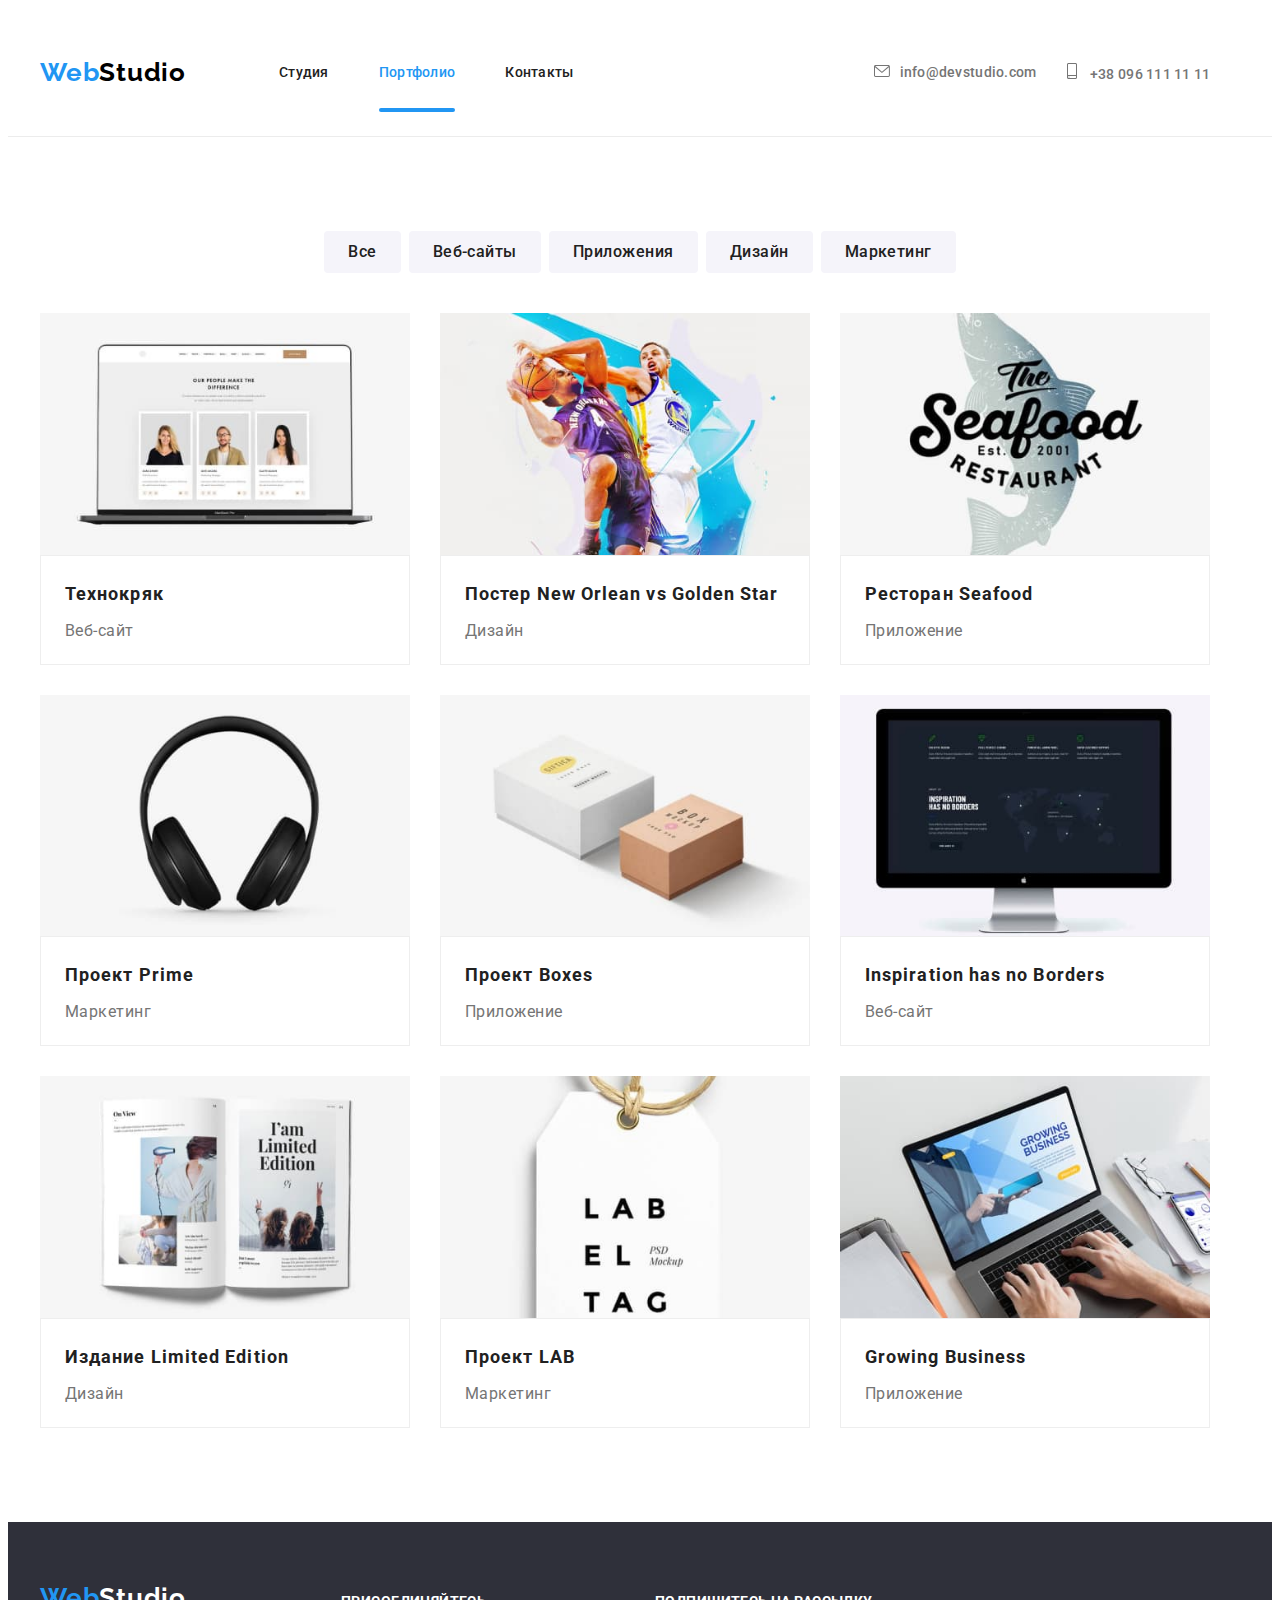
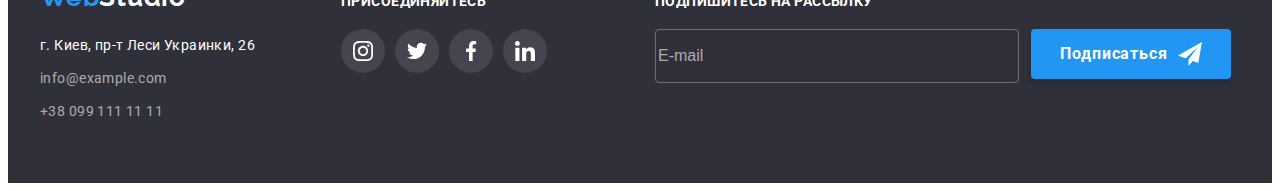
==== portfolio.html @ fca925fd "project" ====
<!DOCTYPE html>
<html lang="ru">
  <head>
    <meta charset="UTF-8" />
    <meta http-equiv="X-UA-Compatible" content="IE=edge" />
    <meta name="viewport" content="width=device-width, initial-scale=1.0" />
    <title>Portfolio</title>
    <link rel="preconnect" href="https://fonts.googleapis.com" />
    <link rel="preconnect" href="https://fonts.gstatic.com" crossorigin />
    <link
      href="https://fonts.googleapis.com/css2?family=Raleway:wght@700&family=Roboto:wght@400;500;700;900&display=swap"
      rel="stylesheet"
    />
    <link
      rel="stylesheet"
      href="https://cdnjs.cloudflare.com/ajax/libs/modern-normalize/1.1.0/modern-normalize.min.css"
      integrity="sha512-wpPYUAdjBVSE4KJnH1VR1HeZfpl1ub8YT/NKx4PuQ5NmX2tKuGu6U/JRp5y+Y8XG2tV+wKQpNHVUX03MfMFn9Q=="
      crossorigin="anonymous"
      referrerpolicy="no-referrer"
    />
    <!-- <link rel="stylesheet" href="./css/styles.css" /> -->
    <link rel="stylesheet" href="./css/main.min.css" />
  </head>
  <body>
    <!-- header -->
    <header class="header">
      <div class="container container__header">
        <a href="./index.html" class="logo" lang="en"
          >Web<span class="logo__dark">Studio</span></a
        >

        <nav>
          <ul class="site-nav">
            <li class="site-nav__item">
              <a href="./index.html" class="site-nav__link">Студия</a>
            </li>
            <li class="site-nav__item">
              <a
                href="./portfolio.html"
                class="site-nav__link site-nav__link--current"
                >Портфолио</a
              >
            </li>
            <li class="site-nav__item">
              <a href="" class="site-nav__link">Контакты</a>
            </li>
          </ul>
        </nav>
        <ul class="connect">
          <li class="connect__item">
            <a href="mailto:info@devstudio.com" class="connect__link">
              <svg class="connect__icon connect__icon--env">
                <use href="./images/symbol-defs.svg#envelope"></use></svg
              >info@devstudio.com</a
            >
          </li>
          <li class="connect__item">
            <a href="tel:+380961111111" class="connect__link">
              <svg class="connect__icon connect__icon--smart">
                <use href="./images/symbol-defs.svg#smartphone"></use>
              </svg>
              +38 096 111 11 11
            </a>
          </li>
        </ul>
        <button type="button" class="menu-btn">
          <svg
            class="menu-btn__icon"
            width="24"
            height="16"
            aria-label="Переключатель мобильного меню"
          >
            <use href="./images/symbol-defs.svg#cross"></use>
            <use href="./images/symbol-defs.svg#menu_24px16"></use>
          </svg>
        </button>
      </div>
    </header>

    <!-- main  -->
    <main>
      <section class="section">
        <div class="container">
          <h1 class="portfolio-title visually-hidden">Портфолио</h1>
          <!-- portfolio nav ------------- -->

          <ul class="filter">
            <li class="filter__item">
              <button type="button" class="filter__btn">Все</button>
            </li>
            <li class="filter__item">
              <button type="button" class="filter__btn">Веб-сайты</button>
            </li>
            <li class="filter__item">
              <button type="button" class="filter__btn">Приложения</button>
            </li>
            <li class="filter__item">
              <button type="button" class="filter__btn">Дизайн</button>
            </li>
            <li class="filter__item">
              <button type="button" class="filter__btn">Маркетинг</button>
            </li>
          </ul>

          <!-- project -->
          <ul class="project">
            <li class="project__item">
              <a href="" class="project__link">
                <div class="project__card-img">
                  <img
                    srcset="
                      ./images/p01_450_294.jpg 450w,
                      ./images/p01_354_294.jpg 354w,
                      ./images/p01_370_294.jpg 370w
                    "
                    src="./images/p01_450_294.jpg"
                    alt="Фотографии сотрудников"
                    sizes="(min-width: 1200px) 33vw, (min-width: 768px) 50vw, 100vw"
                  />
                  <p class="project__text">
                    Технокряк это современная площадка распространения
                    коронавируса. Компании используют эту платформу для
                    цифрового шпионажа и атак на защищённые сервера конкурентов.
                  </p>
                </div>
                <div class="project__footer">
                  <h2 class="project__title">Технокряк</h2>
                  <p class="project__development">Веб-сайт</p>
                </div>
              </a>
            </li>
            <li class="project__item">
              <a href="" class="project__link">
                <div class="project__card-img">
                  <img
                    srcset="
                      ./images/p02_450_294.jpg 450w,
                      ./images/p02_354_294.jpg 354w,
                      ./images/p02_370_294.jpg 370w
                    "
                    src="./images/p02_450_294.jpg"
                    alt="Двое играют в волейбол"
                    sizes="(min-width: 1200px) 33vw, (min-width: 768px) 50vw, 100vw"
                  />
                  <p class="project__text">
                    Технокряк это современная площадка распространения
                    коронавируса. Компании используют эту платформу для
                    цифрового шпионажа и атак на защищённые сервера конкурентов.
                  </p>
                </div>
                <div class="project__footer">
                  <h2 class="project__title">
                    Постер <span lang="en">New Orlean vs Golden Star</span>
                  </h2>
                  <p class="project__development">Дизайн</p>
                </div>
              </a>
            </li>
            <li class="project__item">
              <a href="" class="project__link">
                <div class="project__card-img">
                  <img
                    srcset="
                      ./images/p03_450_294.jpg 450w,
                      ./images/p03_354_294.jpg 354w,
                      ./images/p03_370_294.jpg 370w
                    "
                    src="./images/p03_450_294.jpg"
                    alt="Лого ресторана"
                    sizes="(min-width: 1200px) 33vw, (min-width: 768px) 50vw, 100vw"
                  />
                  <p class="project__text">
                    Технокряк это современная площадка распространения
                    коронавируса. Компании используют эту платформу для
                    цифрового шпионажа и атак на защищённые сервера конкурентов.
                  </p>
                </div>
                <div class="project__footer">
                  <h2 class="project__title">
                    Ресторан <span lang="en">Seafood</span>
                  </h2>
                  <p class="project__development">Приложение</p>
                </div>
              </a>
            </li>
            <li class="project__item">
              <a href="" class="project__link">
                <div class="project__card-img">
                  <img
                    srcset="
                      ./images/p04_450_294.jpg 450w,
                      ./images/p04_354_294.jpg 354w,
                      ./images/p04_370_294.jpg 370w
                    "
                    src="./images/p04_450_294.jpg"
                    alt="Наушники"
                    sizes="(min-width: 1200px) 33vw, (min-width: 768px) 50vw, 100vw"
                  />
                  <p class="project__text">
                    Технокряк это современная площадка распространения
                    коронавируса. Компании используют эту платформу для
                    цифрового шпионажа и атак на защищённые сервера конкурентов.
                  </p>
                </div>
                <div class="project__footer">
                  <h2 class="project__title">
                    Проект <span lang="en">Prime</span>
                  </h2>
                  <p class="project__development">Маркетинг</p>
                </div>
              </a>
            </li>
            <li class="project__item">
              <a href="" class="project__link">
                <div class="project__card-img">
                  <img
                    srcset="
                      ./images/p05_450_294.jpg 450w,
                      ./images/p05_354_294.jpg 354w,
                      ./images/p05_370_294.jpg 370w
                    "
                    src="./images/p05_450_294.jpg"
                    alt="Две коробочки"
                    sizes="(min-width: 1200px) 33vw, (min-width: 768px) 50vw, 100vw"
                  />
                  <p class="project__text">
                    Технокряк это современная площадка распространения
                    коронавируса. Компании используют эту платформу для
                    цифрового шпионажа и атак на защищённые сервера конкурентов.
                  </p>
                </div>
                <div class="project__footer">
                  <h2 class="project__title">
                    Проект <span lang="en">Boxes</span>
                  </h2>
                  <p class="project__development">Приложение</p>
                </div>
              </a>
            </li>
            <li class="project__item">
              <a href="" class="project__link">
                <div class="project__card-img">
                  <img
                    srcset="
                      ./images/p06_450_294.jpg 450w,
                      ./images/p06_354_294.jpg 354w,
                      ./images/p06_370_294.jpg 370w
                    "
                    src="./images/p06_450_294.jpg"
                    alt="Веб страница на мониторе"
                    sizes="(min-width: 1200px) 33vw, (min-width: 768px) 50vw, 100vw"
                  />
                  <p class="project__text">
                    Технокряк это современная площадка распространения
                    коронавируса. Компании используют эту платформу для
                    цифрового шпионажа и атак на защищённые сервера конкурентов.
                  </p>
                </div>
                <div class="project__footer">
                  <h2 class="project__title" lang="en">
                    Inspiration has no Borders
                  </h2>
                  <p class="project__development">Веб-сайт</p>
                </div>
              </a>
            </li>
            <li class="project__item">
              <a href="" class="project__link">
                <div class="project__card-img">
                  <img
                    srcset="
                      ./images/p07_450_294.jpg 450w,
                      ./images/p07_354_294.jpg 354w,
                      ./images/p07_370_294.jpg 370w
                    "
                    src="./images/p07_450_294.jpg"
                    alt="Раскрытая страница журнала"
                    sizes="(min-width: 1200px) 33vw, (min-width: 768px) 50vw, 100vw"
                  />
                  <p class="project__text">
                    Технокряк это современная площадка распространения
                    коронавируса. Компании используют эту платформу для
                    цифрового шпионажа и атак на защищённые сервера конкурентов.
                  </p>
                </div>
                <div class="project__footer">
                  <h2 class="project__title">
                    Издание <span lang="en">Limited Edition</span>
                  </h2>
                  <p class="project__development">Дизайн</p>
                </div>
              </a>
            </li>
            <li class="project__item">
              <a href="" class="project__link">
                <div class="project__card-img">
                  <img
                    srcset="
                      ./images/p08_450_294.jpg 450w,
                      ./images/p08_354_294.jpg 354w,
                      ./images/p08_370_294.jpg 370w
                    "
                    src="./images/p08_450_294.jpg"
                    alt="Ярлык на веревочке"
                    sizes="(min-width: 1200px) 33vw, (min-width: 768px) 50vw, 100vw"
                  />
                  <p class="project__text">
                    Технокряк это современная площадка распространения
                    коронавируса. Компании используют эту платформу для
                    цифрового шпионажа и атак на защищённые сервера конкурентов.
                  </p>
                </div>
                <div class="project__footer">
                  <h2 class="project__title">
                    Проект <span lang="en">LAB</span>
                  </h2>
                  <p class="project__development">Маркетинг</p>
                </div>
              </a>
            </li>
            <li class="project__item">
              <a href="" class="project__link">
                <div class="project__card-img">
                  <img
                    srcset="
                      ./images/p09_450_294.jpg 450w,
                      ./images/p09_354_294.jpg 354w,
                      ./images/p09_370_294.jpg 370w
                    "
                    src="./images/p09_450_294.jpg"
                    alt="Работа за ноутбуком"
                    sizes="(min-width: 1200px) 33vw, (min-width: 768px) 50vw, 100vw"
                  />
                  <p class="project__text">
                    Технокряк это современная площадка распространения
                    коронавируса. Компании используют эту платформу для
                    цифрового шпионажа и атак на защищённые сервера конкурентов.
                  </p>
                </div>
                <div class="project__footer">
                  <h2 class="project__title" lang="en">Growing Business</h2>
                  <p class="project__development">Приложение</p>
                </div>
              </a>
            </li>
          </ul>
        </div>
      </section>
    </main>
    <!-- footer -->
    <footer class="footer">
      <div class="container container--flex">
        <div class="container__item container-logoadd">
          <a href="./index.html" class="logo" lang="en"
            >Web<span class="logo__light">Studio</span>
          </a>
          <address class="container-address">
            <ul class="footer-address list">
              <li class="footer-address__item">
                <a
                  href="https://goo.gl/maps/Y3qcfdr68zk5Risw8"
                  target="_blank"
                  rel="noopener noreferrer nofollow"
                  class="footer-link footer-link--address"
                  >г. Киев, пр-т Леси Украинки, 26</a
                >
              </li>
              <li class="footer-address__item">
                <a
                  href="mailto:info@example.com"
                  class="footer-link footer-link--mail"
                  >info@example.com</a
                >
              </li>
              <li class="footer-address__item">
                <a href="tel:+380991111111" class="footer-link footer-link--tel"
                  >+38 099 111 11 11</a
                >
              </li>
            </ul>
          </address>
        </div>
        <div class="container__item container-links">
          <p class="footer-cont-text">Присоединяйтесь</p>

          <ul class="footer-icon list">
            <li class="footer-icon__item">
              <a href="" class="footer-icon-link">
                <svg class="footer-icon-icon" width="20" height="20">
                  <use href="./images/symbol-defs.svg#instagram"></use>
                </svg>
              </a>
            </li>
            <li class="footer-icon__item">
              <a href="" class="footer-icon-link">
                <svg class="footer-icon-icon" width="20" height="20">
                  <use href="./images/symbol-defs.svg#twitter"></use>
                </svg>
              </a>
            </li>
            <li class="footer-icon__item">
              <a href="" class="footer-icon-link">
                <svg class="footer-icon-icon" width="20" height="20">
                  <use href="./images/symbol-defs.svg#facebook"></use>
                </svg>
              </a>
            </li>
            <li class="footer-icon__item">
              <a href="" class="footer-icon-link">
                <svg class="footer-icon-icon" width="20" height="20">
                  <use href="./images/symbol-defs.svg#linkedin"></use>
                </svg>
              </a>
            </li>
          </ul>
        </div>

        <div class="container__item container-email">
          <p class="footer-cont-text">Подпишитесь на рассылку</p>
          <form class="form-input">
            <label for="form-input__label"></label>
            <input
              type="email"
              class="form-input__item"
              name="item-mail"
              id="item-mail"
              placeholder="E-mail"
            />
            <button type="submit" class="btn form-input__btn">
              Подписаться
              <svg class="icon-send" width="24" height="24">
                <use href="./images/symbol-defs.svg#icon-send"></use>
              </svg>
            </button>
          </form>
        </div>
      </div>
    </footer>
  </body>
</html>
---- css/styles.css ----
/* ---Header--------------- */
/* --- hero ------------------ */
/* --- advantage ----------- */
/* --- development ------------------------- */
/* --- team -------------------------- */

/* client */
/* footer */
/* --- portfolio-page ---------------- */

/* project */

/* modal-form */

/* .modal-chek-text::before {
  content: '';
  width: 16px;
  height: 15px;
  border: 2px solid #000000;
  border-radius: 2px;
  margin-right: 8px;
}
.modal-chek:checked + .modal-chek-text::before {
  background-image: url(../images/icon\ check.png);
  border: none;
} */
---- css/main.min.css ----
:root{--prim-text-color: #757575;--title-text-color: #212121;--accent-color: #2196f3;--prim-backg-color: #ffffff;--light-backg-color: #f5f4fa;--dark-backg-color: #2f303a}body.modal-open{overflow:hidden}p,h1,h2,h3,h4,h5,h6{margin:0}ul{margin:0;padding:0}body{font-family:'Roboto', sans-serif;color:var(--prim-text-color);background-color:var(--prim-backg-color)}button{cursor:pointer}img{display:block;max-width:100%;height:auto}a{text-decoration:none}ul{list-style:none}.visually-hidden{position:absolute;white-space:nowrap;width:1px;height:1px;overflow:hidden;border:0;padding:0;clip:rect(0 0 0 0);clip-path:inset(50%);margin:-1px}.development__box,.social__link,.client__link,.footer-icon-link{display:flex;align-items:center}.container{width:100%;padding-left:15px;padding-right:15px;margin:0 auto}@media screen and (min-width: 480px){.container{width:480px}}@media screen and (min-width: 768px){.container{width:768px}}@media screen and (min-width: 1200px){.container{width:1200px}}.section{padding-top:60px;padding-bottom:60px}@media screen and (min-width: 1200px){.section{padding-top:94px;padding-bottom:94px}}.section-title{text-align:center;color:var(--title-text-color);margin-bottom:50px}@media screen and (min-width: 480px){.section-title{font-weight:700;font-size:28px;line-height:1.17857;letter-spacing:.03em}}@media screen and (min-width: 1200px){.section-title{font-size:36px;line-height:1.16667;letter-spacing:.03em}}.logo{font-family:Raleway, sans-serif;font-weight:700;font-size:24px;line-height:1.16667;letter-spacing:.03em;color:var(--accent-color);transition:color 300ms cubic-bezier(0.4, 0, 0.2, 1)}@media screen and (min-width: 1200px){.logo{font-weight:700;font-size:26px;line-height:1.19231;letter-spacing:.03em}}.logo:hover .logo__dark,.logo:focus .logo__dark,.logo:hover .logo__light,.logo:focus .logo__light{color:var(--accent-color)}.logo__dark{font-family:Raleway, sans-serif;color:#000000}.logo__light{font-family:Raleway, sans-serif;color:#ffffff}.btn{font-family:inherit;cursor:pointer;width:200px;height:50px;font-weight:700;font-size:16px;line-height:1.875;letter-spacing:.06em;display:flex;align-items:center;justify-content:center;text-align:center;white-space:nowrap;color:#ffffff;background-color:var(--accent-color);border:transparent;border-radius:4px;box-shadow:0px 4px 4px rgba(0,0,0,0.15);transition:background-color 300ms cubic-bezier(0.4, 0, 0.2, 1)}.btn:hover,.btn:focus{background-color:#188ce8}.header{padding-top:24px;padding-bottom:24px;border-bottom:1px solid #ececec}.container__header{position:relative;display:flex;align-items:center;justify-content:space-between;min-height:80px}.menu-btn{display:inline-flex;margin:0;padding:0;border:none;background-color:transparent}@media screen and (min-width: 768px){.menu-btn{display:none}}.menu-btn__icon--close{display:none}.site-nav{font-weight:500;font-size:14px;line-height:1.14286;letter-spacing:.02em;display:none}@media screen and (min-width: 768px){.site-nav{display:contents;margin-left:88px;display:flex}}@media screen and (min-width: 1200px){.site-nav{margin-left:93px}}.site-nav__item{position:relative}.site-nav__item+.site-nav__item{margin-left:50px}.site-nav__link{color:var(--title-text-color);transition:color 300ms cubic-bezier(0.4, 0, 0.2, 1)}.site-nav__link:hover,.site-nav__link:focus{color:var(--accent-color)}.site-nav__link--current{color:var(--accent-color)}.site-nav__link--current::after{content:'';width:100%;height:4px;background:#2196f3;border-radius:2px;position:absolute;left:0;top:44px}.connect{font-weight:500;font-size:12px;line-height:1.16667;letter-spacing:.02em;display:none}@media screen and (min-width: 768px){.connect{display:contents;margin-right:auto;display:flex;flex-wrap:wrap;width:100%;margin-right:auto;margin-left:84px}.connect__link{color:var(--prim-text-color);transition:color 300ms cubic-bezier(0.4, 0, 0.2, 1)}.connect__link:hover,.connect__link:focus{color:var(--accent-color)}.connect__icon{fill:currentColor}}@media screen and (min-width: 768px) and (min-width: 768px){.connect__icon{margin-right:8px}}@media screen and (min-width: 768px) and (min-width: 1200px){.connect__icon{margin-right:10px}}@media screen and (min-width: 768px) and (min-width: 768px){.connect__icon--env{width:14px;height:10px}}@media screen and (min-width: 768px) and (min-width: 1200px){.connect__icon--env{width:16px;height:12px}}@media screen and (min-width: 768px) and (min-width: 768px){.connect__icon--smart{width:10px;height:14px}}@media screen and (min-width: 768px) and (min-width: 1200px){.connect__icon--smart{width:10px;height:16px}}@media screen and (min-width: 1200px){.connect{font-weight:500;font-size:14px;line-height:1.14286;letter-spacing:.02em;margin-left:300px;flex-direction:row;align-items:center}.connect__item+.connect__item{margin-left:30px}}.hero{background-color:var(--dark-backg-color);max-width:480px;padding:118px 0;margin-left:auto;margin-right:auto;background-image:linear-gradient(to right, rgba(47,48,58,0.4), rgba(47,48,58,0.4)),url("../images/hero-480_400.jpg");background-repeat:no-repeat;background-position:center;background-size:cover}@media screen and (min-width: 768px){.hero{max-width:768px;background-image:linear-gradient(to right, rgba(47,48,58,0.4), rgba(47,48,58,0.4)),url("../images/hero-768_400.jpg")}}@media screen and (min-width: 1200px){.hero{max-width:1600px;padding:200px 0;margin-left:auto;margin-right:auto;background-image:linear-gradient(to right, rgba(47,48,58,0.4), rgba(47,48,58,0.4)),url("../images/hero-1600_600.jpg")}}.hero__title{font-weight:900;font-size:26px;line-height:1.61538;letter-spacing:.06em;max-width:360px;text-align:center;text-transform:uppercase;color:#ffffff;margin-bottom:30px;margin-left:auto;margin-right:auto}.btn__hero{padding:10px 32px;margin-left:auto;margin-right:auto}.advantage-list{max-width:480px;margin-bottom:-30px}@media screen and (min-width: 768px){.advantage-list{max-width:768px;display:flex;flex-wrap:wrap;margin-left:-30px}}@media screen and (min-width: 1200px){.advantage-list{max-width:1200px}}.advantage-list__item{margin-bottom:30px}@media screen and (min-width: 768px){.advantage-list__item{width:calc(100% / 2 - 30px);margin-left:30px}}@media screen and (min-width: 1200px){.advantage-list__item{width:calc(100% / 4 - 30px)}}.advantage-list__box{display:flex;height:120px;margin-bottom:30px;align-items:center;justify-content:center;background:var(--light-backg-color);border-radius:4px}.advantage-list__title{font-weight:700;font-size:14px;line-height:1.14286;letter-spacing:.03em;text-transform:uppercase;color:var(--title-text-color);margin-bottom:10px}.advantage-list__text{font-size:14px;line-height:1.71429;letter-spacing:.03em;max-width:450px}@media screen and (min-width: 768px){.advantage-list__text{max-width:354px}}@media screen and (min-width: 1200px){.advantage-list__text{max-width:270px}}.section--no-padding{display:none}@media screen and (min-width: 1200px){.section--no-padding{display:contents;padding-top:0}}.development-list{display:flex;margin-left:-30px}.development-list__item{position:relative;width:calc(100% / 3 - 30px);margin-left:30px}.development__box{position:absolute;justify-content:center;width:100%;height:70px;background:rgba(47,48,58,0.8);bottom:0px}.development__text{font-weight:700;font-size:14px;line-height:1.14286;letter-spacing:.03em;text-transform:uppercase;color:#ffffff}.section--other-background{background-color:var(--light-backg-color)}.team{max-width:480px;margin-bottom:-30px}@media screen and (min-width: 768px){.team{max-width:768px;display:flex;flex-wrap:wrap;margin-left:-30px}}@media screen and (min-width: 1200px){.team{max-width:1200px}}.team__item{margin-bottom:30px;background:#ffffff;box-shadow:0px 1px 3px rgba(0,0,0,0.12),0px 1px 1px rgba(0,0,0,0.14),0px 2px 1px rgba(0,0,0,0.2);border-radius:0px 0px 4px 4px}@media screen and (min-width: 768px){.team__item{width:calc(100% / 2 - 30px);margin-left:30px}}@media screen and (min-width: 1200px){.team__item{width:calc(100% / 4 - 30px)}}.team__card{padding:30px 0}.team__title{font-weight:500;font-size:16px;line-height:1.1875;letter-spacing:.03em;text-align:center;color:var(--title-text-color);margin-bottom:10px}.team__text{font-size:16px;line-height:1.1875;letter-spacing:.03em;text-align:center;margin-bottom:16px}.social{display:flex;justify-content:center}.social__item{width:44px;height:44px}.social__item+.social__item{margin-left:10px}.social__link{justify-content:center;width:100%;height:100%;border-radius:50%;color:#afb1b8;background-color:var(--prim-backg-color);transition-property:background-color, color;transition-duration:250ms;transition-timing-function:cubic-bezier(0.4, 0, 0.2, 1)}.social__link:hover,.social__link:focus{color:#ffffff;background-color:var(--accent-color)}.social__icon{fill:currentColor}.client{max-width:480px;margin-bottom:-30px;display:flex;flex-wrap:wrap;margin-left:-30px}@media screen and (min-width: 768px){.client{max-width:768px}}@media screen and (min-width: 1200px){.client{max-width:1200px}}.client__item{margin-bottom:30px;background:#ffffff;width:calc(100% / 2 - 30px);margin-left:30px}.client__item+.client__item{margin-left:30px}@media screen and (min-width: 768px){.client__item{width:calc(100% / 3 - 30px)}}@media screen and (min-width: 1200px){.client__item{width:calc(100% / 6 - 30px)}}.client__link{justify-content:center;width:100%;height:100%;border:1px solid #afb1b8;border-radius:4px;color:#afb1b8;transition-property:border, color;transition-duration:250ms;transition-timing-function:cubic-bezier(0.4, 0, 0.2, 1)}.client__link:hover,.client__link:focus{color:var(--accent-color);border:1px solid var(--accent-color)}.client__icon{fill:currentColor}.footer{background-color:var(--dark-backg-color);padding-bottom:60px}@media screen and (min-width: 768px){.container--flex{display:flex;flex-wrap:wrap;align-items:baseline;justify-items:center}}.container__item{padding-top:60px;text-align:center}@media screen and (min-width: 768px){.container__item{width:50%}}@media screen and (min-width: 1200px){.container__item{text-align:left}}@media screen and (min-width: 768px){.container-logoadd{width:50%}}@media screen and (min-width: 1200px){.container-logoadd{width:231px}}.container-address{margin-top:20px}.footer-address__item{font-style:normal;font-size:14px;line-height:1.71429;letter-spacing:.03em}.footer-address__item:not(:last-child){margin-bottom:9px}.footer-link--address{color:#ffffff;transition:color 300ms cubic-bezier(0.4, 0, 0.2, 1)}.footer-link--mail,.footer-link--tel{color:rgba(255,255,255,0.6);transition:color 300ms cubic-bezier(0.4, 0, 0.2, 1)}.footer-link:hover,.footer-link:focus{color:var(--accent-color)}@media screen and (min-width: 1200px){.container-links{margin-left:70px;margin-right:93px;width:206px}}.footer-cont-text{font-weight:700;font-size:14px;line-height:1.14286;letter-spacing:.03em;text-transform:uppercase;color:#ffffff;margin-bottom:20px}.footer-icon{display:flex;justify-content:center}@media screen and (min-width: 1200px){.footer-icon{justify-content:left}}.footer-icon__item{width:44px;height:44px}.footer-icon__item+.footer-icon__item{margin-left:10px}.footer-icon-link{justify-content:center;width:100%;height:100%;border-radius:50%;color:#ffffff;background:rgba(255,255,255,0.1);transition-property:background-color, color;transition-duration:250ms;transition-timing-function:cubic-bezier(0.4, 0, 0.2, 1)}.footer-icon-link:hover,.footer-icon-link:focus{color:#ffffff;background-color:var(--accent-color)}.footer-icon-icon{fill:currentColor}.container-email{width:100%;margin-left:auto;margin-right:auto}@media screen and (min-width: 480px){.container-email{width:450px}}@media screen and (min-width: 1200px){.container-email{width:570px}}.form-input{display:block}@media screen and (min-width: 1200px){.form-input{display:inline-flex}}.form-input__item{margin-left:auto;margin-right:auto;width:100%;height:100%;margin-bottom:20px;font-size:16px;height:50px;border-radius:4px;background-color:transparent;border:1px solid rgba(255,255,255,0.3);transition:border-color 500ms}@media screen and (min-width: 480px){.form-input__item{width:450px}}@media screen and (min-width: 1200px){.form-input__item{width:358px}}.form-input__item::placeholder{color:rgba(255,255,255,0.6);transition:color 500ms}.form-input__item:hover,.form-input__item:focus{color:#ffffff;border:1px solid #ffffff}.form-input__item:hover::placeholder,.form-input__item:focus::placeholder{color:#ffffff}.form-input__btn{padding:10px 28px;margin-left:auto;margin-right:auto}@media screen and (min-width: 1200px){.form-input__btn{padding:10px 28px;margin-left:12px}}.icon-send{margin-left:10px;fill:currentColor}.filter{display:flex;flex-wrap:wrap;flex-direction:row;margin-left:-8px;margin-bottom:25px}@media screen and (min-width: 768px){.filter{justify-content:center}}.filter__btn{margin-left:8px;margin-bottom:15px;padding:6px 22px;font-family:inherit;white-space:nowrap;cursor:pointer;font-weight:500;font-size:16px;line-height:1.625;letter-spacing:.03em;color:var(--title-text-color);border-color:transparent;border-radius:4px;background-color:var(--light-backg-color);transition-property:background-color, color, box-shadow;transition-duration:250ms;transition-timing-function:cubic-bezier(0.4, 0, 0.2, 1)}.filter__btn:hover,.filter__btn:focus{color:#ffffff;background-color:var(--accent-color);box-shadow:0px 3px 1px rgba(0,0,0,0.1),0px 1px 2px rgba(0,0,0,0.08),0px 2px 2px rgba(0,0,0,0.12)}.project{max-width:450px}@media screen and (min-width: 768px){.project{max-width:768px;display:flex;flex-wrap:wrap;margin-left:-30px;margin-bottom:-30px}}@media screen and (min-width: 1200px){.project{max-width:1200px}}.project__item{margin-bottom:30px;position:relative}@media screen and (min-width: 768px){.project__item{width:calc(100% / 2 - 30px);margin-left:30px}}@media screen and (min-width: 1200px){.project__item{width:calc(100% / 3 - 30px)}}.project__card-img{position:relative;overflow:hidden}.project__text{position:absolute;top:0;left:0;font-size:18px;line-height:1.55556;letter-spacing:.03em;color:#ffffff;background-color:rgba(33,150,243,0.8);padding:24px;height:100%;transform:translateY(100%);transition:transform 300ms cubic-bezier(0.4, 0, 0.2, 1)}.project__link{display:block;transition:box-shadow 300ms cubic-bezier(0.4, 0, 0.2, 1)}.project__link:hover,.project__link:focus{box-shadow:0px 1px 1px rgba(0,0,0,0.12),0px 4px 4px rgba(0,0,0,0.06),1px 4px 6px rgba(0,0,0,0.16)}.project__link:hover .project__text,.project__link:focus .project__text{transform:translateY(0)}.project__footer{background:#ffffff;border:1px solid #eeeeee;box-sizing:border-box;padding:20px 24px}@media screen and (min-width: 768px){.project__footer{height:146px}}@media screen and (min-width: 1200px){.project__footer{height:110px}}.project__title{margin-bottom:4px;font-weight:700;font-size:18px;line-height:2;letter-spacing:.06em;color:var(--title-text-color)}.project__development{font-weight:hull;font-size:16px;line-height:1.875;letter-spacing:.03em;color:var(--prim-text-color)}.backdrop{position:fixed;top:0;width:100vw;height:100vh;background-color:rgba(0,0,0,0.367);overflow-y:scroll;transition:opacity 500ms, visibility 500ms}.is-hidden{opacity:0;pointer-events:none;visibility:hidden}.modal{background-color:#ffffff;border-radius:10px;position:absolute;top:50%;left:50%;transform:translate(-50%, -50%);padding:40px}@media screen and (min-width: 480px){.modal{width:450px;min-height:609px}}@media screen and (min-width: 1200px){.modal{width:528px;min-height:581px}}.modal-close-btn{width:30px;height:30px;border-radius:50%;border:1px solid #999999;background-color:transparent;position:absolute;top:8px;right:8px;display:flex;align-items:center;justify-content:center}.modal-close-btn:hover,.modal-close-btn:focus{fill:var(--accent-color)}.modal-title{font-weight:700;font-size:20px;line-height:1.15;letter-spacing:.03em;text-align:center;color:var(--title-text-color);margin-bottom:12px}.form-field{margin-bottom:10px}.modal-label{display:block;font-size:12px;line-height:1.33333;letter-spacing:.01em;color:var(--prim-text-color);margin-bottom:10px}.modal-label--end{margin-bottom:20px}.modal-label__field{position:relative;display:block;margin-top:4px}.modal-label__block{width:100%;border:1px solid rgba(33,33,33,0.2);border-radius:4px;outline:none}.modal-label__block::placeholder{font-size:12px;line-height:1.16667;letter-spacing:.01em;color:rgba(117,117,117,0.5)}.modal-label__block:hover::placeholder,.modal-label__block:focus::placeholder{color:var(--accent-color)}.modal-label__block:hover+.modal-icon,.modal-label__block:focus+.modal-icon{fill:var(--accent-color)}.modal-label__block--input{height:40px;padding-left:42px}.modal-label__block--text{height:120px;padding:12px 16px;resize:none;display:block;margin-top:4px}.modal-icon{position:absolute;left:12px;top:50%;transform:translateY(-50%);fill:var(--title-text-color)}.chek-field{position:relative;margin-bottom:30px;display:flex;align-items:center;justify-content:center}.modal-chek-span{width:16px;height:15px;border:2px solid #000000;border-radius:2px;margin-right:8px;fill:transparent}.modal-chek-text{font-size:14px;color:var(--prim-text-color)}.modal-chek:focus+.modal-chek-span{outline:3px solid var(--accent-color)}.modal-chek:checked+.modal-chek-span{background-color:var(--accent-color);border:none;fill:#ffffff}.chek-label-span{color:var(--accent-color);text-decoration:underline}.btn--submit{padding:10px 32px;margin-left:auto;margin-right:auto}
/*# sourceMappingURL=main.min.css.map */
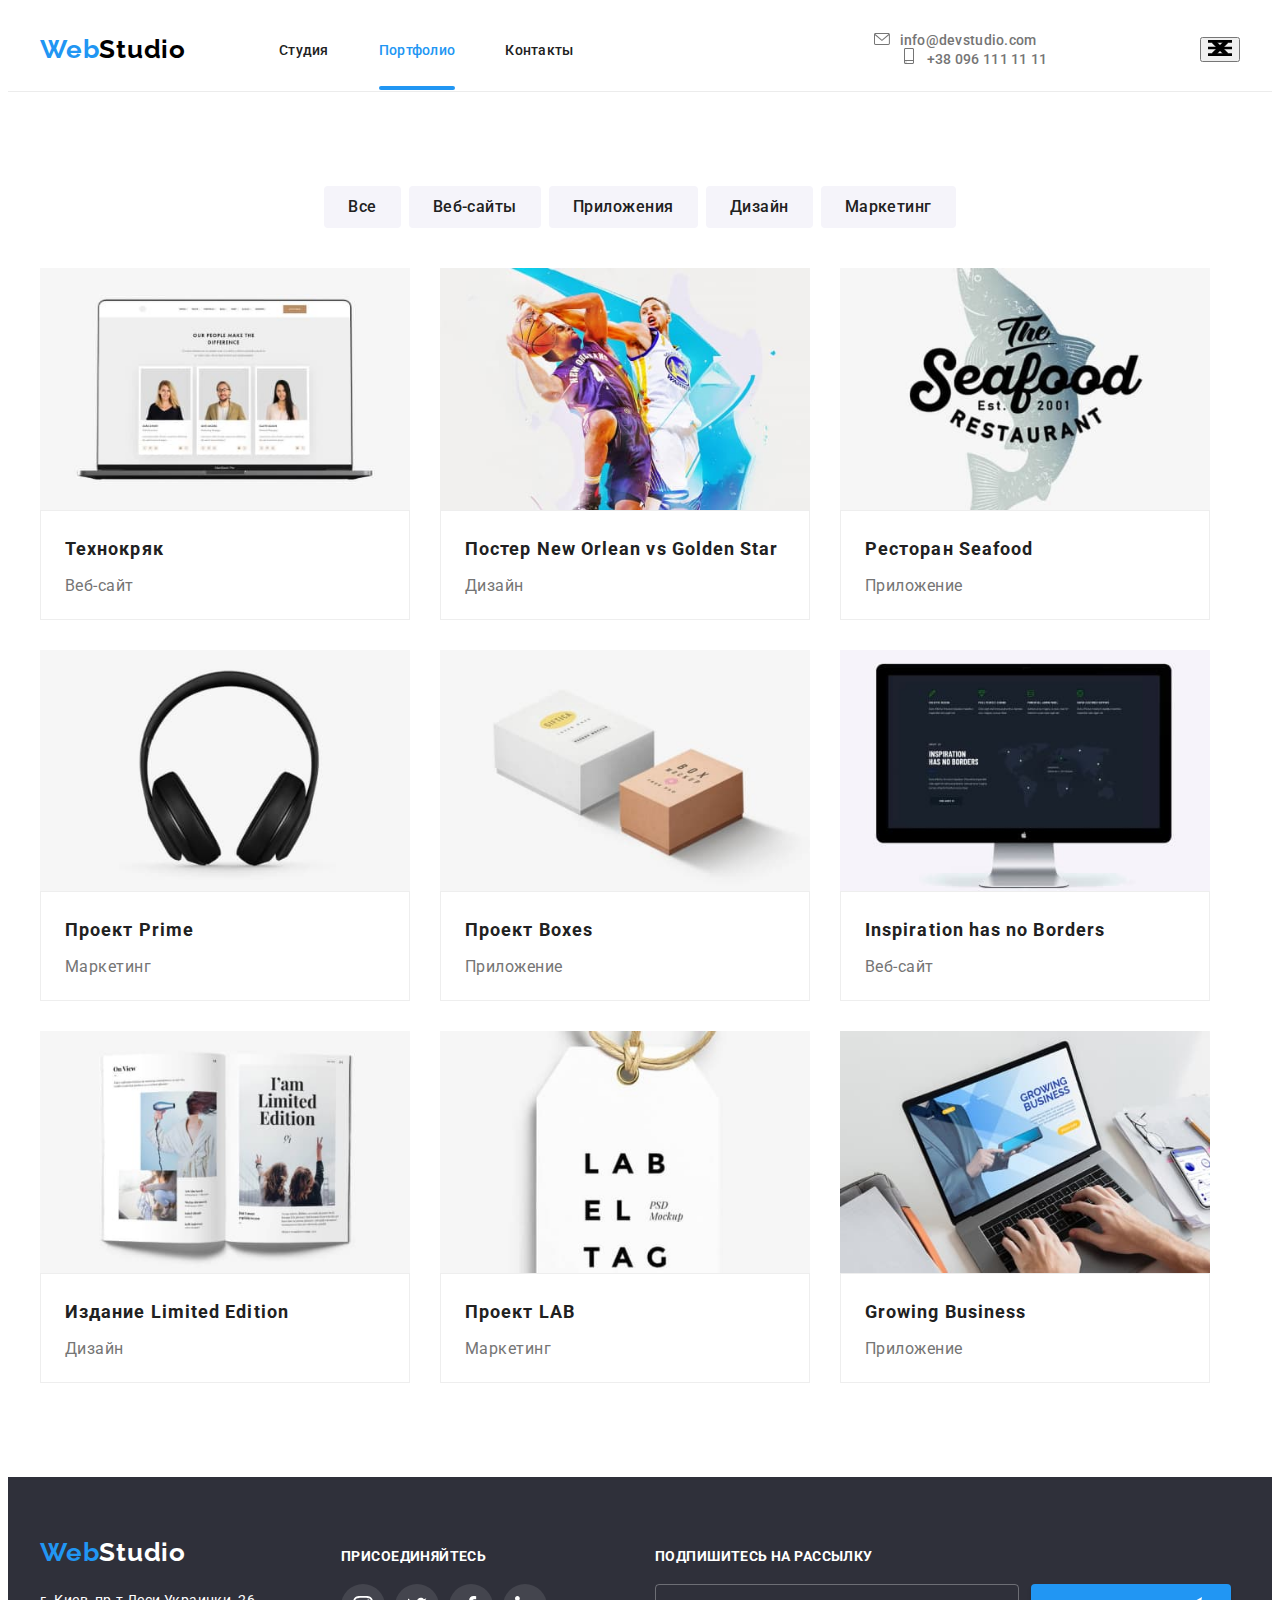
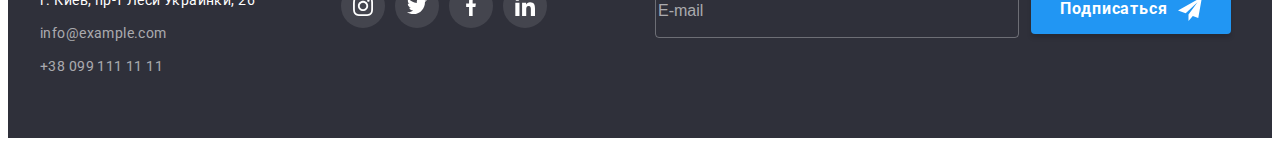
==== commit 6307e862: "add" ====
--- a/portfolio.html
+++ b/portfolio.html
@@ -436,5 +436,6 @@
         </div>
       </div>
     </footer>
+    <script src="./js/menu.js"></script>
   </body>
 </html>
--- a/css/main.min.css
+++ b/css/main.min.css
@@ -1,2 +1,2 @@
-:root{--prim-text-color: #757575;--title-text-color: #212121;--accent-color: #2196f3;--prim-backg-color: #ffffff;--light-backg-color: #f5f4fa;--dark-backg-color: #2f303a}body.modal-open{overflow:hidden}p,h1,h2,h3,h4,h5,h6{margin:0}ul{margin:0;padding:0}body{font-family:'Roboto', sans-serif;color:var(--prim-text-color);background-color:var(--prim-backg-color)}button{cursor:pointer}img{display:block;max-width:100%;height:auto}a{text-decoration:none}ul{list-style:none}.visually-hidden{position:absolute;white-space:nowrap;width:1px;height:1px;overflow:hidden;border:0;padding:0;clip:rect(0 0 0 0);clip-path:inset(50%);margin:-1px}.development__box,.social__link,.client__link,.footer-icon-link{display:flex;align-items:center}.container{width:100%;padding-left:15px;padding-right:15px;margin:0 auto}@media screen and (min-width: 480px){.container{width:480px}}@media screen and (min-width: 768px){.container{width:768px}}@media screen and (min-width: 1200px){.container{width:1200px}}.section{padding-top:60px;padding-bottom:60px}@media screen and (min-width: 1200px){.section{padding-top:94px;padding-bottom:94px}}.section-title{text-align:center;color:var(--title-text-color);margin-bottom:50px}@media screen and (min-width: 480px){.section-title{font-weight:700;font-size:28px;line-height:1.17857;letter-spacing:.03em}}@media screen and (min-width: 1200px){.section-title{font-size:36px;line-height:1.16667;letter-spacing:.03em}}.logo{font-family:Raleway, sans-serif;font-weight:700;font-size:24px;line-height:1.16667;letter-spacing:.03em;color:var(--accent-color);transition:color 300ms cubic-bezier(0.4, 0, 0.2, 1)}@media screen and (min-width: 1200px){.logo{font-weight:700;font-size:26px;line-height:1.19231;letter-spacing:.03em}}.logo:hover .logo__dark,.logo:focus .logo__dark,.logo:hover .logo__light,.logo:focus .logo__light{color:var(--accent-color)}.logo__dark{font-family:Raleway, sans-serif;color:#000000}.logo__light{font-family:Raleway, sans-serif;color:#ffffff}.btn{font-family:inherit;cursor:pointer;width:200px;height:50px;font-weight:700;font-size:16px;line-height:1.875;letter-spacing:.06em;display:flex;align-items:center;justify-content:center;text-align:center;white-space:nowrap;color:#ffffff;background-color:var(--accent-color);border:transparent;border-radius:4px;box-shadow:0px 4px 4px rgba(0,0,0,0.15);transition:background-color 300ms cubic-bezier(0.4, 0, 0.2, 1)}.btn:hover,.btn:focus{background-color:#188ce8}.header{padding-top:24px;padding-bottom:24px;border-bottom:1px solid #ececec}.container__header{position:relative;display:flex;align-items:center;justify-content:space-between;min-height:80px}.menu-btn{display:inline-flex;margin:0;padding:0;border:none;background-color:transparent}@media screen and (min-width: 768px){.menu-btn{display:none}}.menu-btn__icon--close{display:none}.site-nav{font-weight:500;font-size:14px;line-height:1.14286;letter-spacing:.02em;display:none}@media screen and (min-width: 768px){.site-nav{display:contents;margin-left:88px;display:flex}}@media screen and (min-width: 1200px){.site-nav{margin-left:93px}}.site-nav__item{position:relative}.site-nav__item+.site-nav__item{margin-left:50px}.site-nav__link{color:var(--title-text-color);transition:color 300ms cubic-bezier(0.4, 0, 0.2, 1)}.site-nav__link:hover,.site-nav__link:focus{color:var(--accent-color)}.site-nav__link--current{color:var(--accent-color)}.site-nav__link--current::after{content:'';width:100%;height:4px;background:#2196f3;border-radius:2px;position:absolute;left:0;top:44px}.connect{font-weight:500;font-size:12px;line-height:1.16667;letter-spacing:.02em;display:none}@media screen and (min-width: 768px){.connect{display:contents;margin-right:auto;display:flex;flex-wrap:wrap;width:100%;margin-right:auto;margin-left:84px}.connect__link{color:var(--prim-text-color);transition:color 300ms cubic-bezier(0.4, 0, 0.2, 1)}.connect__link:hover,.connect__link:focus{color:var(--accent-color)}.connect__icon{fill:currentColor}}@media screen and (min-width: 768px) and (min-width: 768px){.connect__icon{margin-right:8px}}@media screen and (min-width: 768px) and (min-width: 1200px){.connect__icon{margin-right:10px}}@media screen and (min-width: 768px) and (min-width: 768px){.connect__icon--env{width:14px;height:10px}}@media screen and (min-width: 768px) and (min-width: 1200px){.connect__icon--env{width:16px;height:12px}}@media screen and (min-width: 768px) and (min-width: 768px){.connect__icon--smart{width:10px;height:14px}}@media screen and (min-width: 768px) and (min-width: 1200px){.connect__icon--smart{width:10px;height:16px}}@media screen and (min-width: 1200px){.connect{font-weight:500;font-size:14px;line-height:1.14286;letter-spacing:.02em;margin-left:300px;flex-direction:row;align-items:center}.connect__item+.connect__item{margin-left:30px}}.hero{background-color:var(--dark-backg-color);max-width:480px;padding:118px 0;margin-left:auto;margin-right:auto;background-image:linear-gradient(to right, rgba(47,48,58,0.4), rgba(47,48,58,0.4)),url("../images/hero-480_400.jpg");background-repeat:no-repeat;background-position:center;background-size:cover}@media screen and (min-width: 768px){.hero{max-width:768px;background-image:linear-gradient(to right, rgba(47,48,58,0.4), rgba(47,48,58,0.4)),url("../images/hero-768_400.jpg")}}@media screen and (min-width: 1200px){.hero{max-width:1600px;padding:200px 0;margin-left:auto;margin-right:auto;background-image:linear-gradient(to right, rgba(47,48,58,0.4), rgba(47,48,58,0.4)),url("../images/hero-1600_600.jpg")}}.hero__title{font-weight:900;font-size:26px;line-height:1.61538;letter-spacing:.06em;max-width:360px;text-align:center;text-transform:uppercase;color:#ffffff;margin-bottom:30px;margin-left:auto;margin-right:auto}.btn__hero{padding:10px 32px;margin-left:auto;margin-right:auto}.advantage-list{max-width:480px;margin-bottom:-30px}@media screen and (min-width: 768px){.advantage-list{max-width:768px;display:flex;flex-wrap:wrap;margin-left:-30px}}@media screen and (min-width: 1200px){.advantage-list{max-width:1200px}}.advantage-list__item{margin-bottom:30px}@media screen and (min-width: 768px){.advantage-list__item{width:calc(100% / 2 - 30px);margin-left:30px}}@media screen and (min-width: 1200px){.advantage-list__item{width:calc(100% / 4 - 30px)}}.advantage-list__box{display:flex;height:120px;margin-bottom:30px;align-items:center;justify-content:center;background:var(--light-backg-color);border-radius:4px}.advantage-list__title{font-weight:700;font-size:14px;line-height:1.14286;letter-spacing:.03em;text-transform:uppercase;color:var(--title-text-color);margin-bottom:10px}.advantage-list__text{font-size:14px;line-height:1.71429;letter-spacing:.03em;max-width:450px}@media screen and (min-width: 768px){.advantage-list__text{max-width:354px}}@media screen and (min-width: 1200px){.advantage-list__text{max-width:270px}}.section--no-padding{display:none}@media screen and (min-width: 1200px){.section--no-padding{display:contents;padding-top:0}}.development-list{display:flex;margin-left:-30px}.development-list__item{position:relative;width:calc(100% / 3 - 30px);margin-left:30px}.development__box{position:absolute;justify-content:center;width:100%;height:70px;background:rgba(47,48,58,0.8);bottom:0px}.development__text{font-weight:700;font-size:14px;line-height:1.14286;letter-spacing:.03em;text-transform:uppercase;color:#ffffff}.section--other-background{background-color:var(--light-backg-color)}.team{max-width:480px;margin-bottom:-30px}@media screen and (min-width: 768px){.team{max-width:768px;display:flex;flex-wrap:wrap;margin-left:-30px}}@media screen and (min-width: 1200px){.team{max-width:1200px}}.team__item{margin-bottom:30px;background:#ffffff;box-shadow:0px 1px 3px rgba(0,0,0,0.12),0px 1px 1px rgba(0,0,0,0.14),0px 2px 1px rgba(0,0,0,0.2);border-radius:0px 0px 4px 4px}@media screen and (min-width: 768px){.team__item{width:calc(100% / 2 - 30px);margin-left:30px}}@media screen and (min-width: 1200px){.team__item{width:calc(100% / 4 - 30px)}}.team__card{padding:30px 0}.team__title{font-weight:500;font-size:16px;line-height:1.1875;letter-spacing:.03em;text-align:center;color:var(--title-text-color);margin-bottom:10px}.team__text{font-size:16px;line-height:1.1875;letter-spacing:.03em;text-align:center;margin-bottom:16px}.social{display:flex;justify-content:center}.social__item{width:44px;height:44px}.social__item+.social__item{margin-left:10px}.social__link{justify-content:center;width:100%;height:100%;border-radius:50%;color:#afb1b8;background-color:var(--prim-backg-color);transition-property:background-color, color;transition-duration:250ms;transition-timing-function:cubic-bezier(0.4, 0, 0.2, 1)}.social__link:hover,.social__link:focus{color:#ffffff;background-color:var(--accent-color)}.social__icon{fill:currentColor}.client{max-width:480px;margin-bottom:-30px;display:flex;flex-wrap:wrap;margin-left:-30px}@media screen and (min-width: 768px){.client{max-width:768px}}@media screen and (min-width: 1200px){.client{max-width:1200px}}.client__item{margin-bottom:30px;background:#ffffff;width:calc(100% / 2 - 30px);margin-left:30px}.client__item+.client__item{margin-left:30px}@media screen and (min-width: 768px){.client__item{width:calc(100% / 3 - 30px)}}@media screen and (min-width: 1200px){.client__item{width:calc(100% / 6 - 30px)}}.client__link{justify-content:center;width:100%;height:100%;border:1px solid #afb1b8;border-radius:4px;color:#afb1b8;transition-property:border, color;transition-duration:250ms;transition-timing-function:cubic-bezier(0.4, 0, 0.2, 1)}.client__link:hover,.client__link:focus{color:var(--accent-color);border:1px solid var(--accent-color)}.client__icon{fill:currentColor}.footer{background-color:var(--dark-backg-color);padding-bottom:60px}@media screen and (min-width: 768px){.container--flex{display:flex;flex-wrap:wrap;align-items:baseline;justify-items:center}}.container__item{padding-top:60px;text-align:center}@media screen and (min-width: 768px){.container__item{width:50%}}@media screen and (min-width: 1200px){.container__item{text-align:left}}@media screen and (min-width: 768px){.container-logoadd{width:50%}}@media screen and (min-width: 1200px){.container-logoadd{width:231px}}.container-address{margin-top:20px}.footer-address__item{font-style:normal;font-size:14px;line-height:1.71429;letter-spacing:.03em}.footer-address__item:not(:last-child){margin-bottom:9px}.footer-link--address{color:#ffffff;transition:color 300ms cubic-bezier(0.4, 0, 0.2, 1)}.footer-link--mail,.footer-link--tel{color:rgba(255,255,255,0.6);transition:color 300ms cubic-bezier(0.4, 0, 0.2, 1)}.footer-link:hover,.footer-link:focus{color:var(--accent-color)}@media screen and (min-width: 1200px){.container-links{margin-left:70px;margin-right:93px;width:206px}}.footer-cont-text{font-weight:700;font-size:14px;line-height:1.14286;letter-spacing:.03em;text-transform:uppercase;color:#ffffff;margin-bottom:20px}.footer-icon{display:flex;justify-content:center}@media screen and (min-width: 1200px){.footer-icon{justify-content:left}}.footer-icon__item{width:44px;height:44px}.footer-icon__item+.footer-icon__item{margin-left:10px}.footer-icon-link{justify-content:center;width:100%;height:100%;border-radius:50%;color:#ffffff;background:rgba(255,255,255,0.1);transition-property:background-color, color;transition-duration:250ms;transition-timing-function:cubic-bezier(0.4, 0, 0.2, 1)}.footer-icon-link:hover,.footer-icon-link:focus{color:#ffffff;background-color:var(--accent-color)}.footer-icon-icon{fill:currentColor}.container-email{width:100%;margin-left:auto;margin-right:auto}@media screen and (min-width: 480px){.container-email{width:450px}}@media screen and (min-width: 1200px){.container-email{width:570px}}.form-input{display:block}@media screen and (min-width: 1200px){.form-input{display:inline-flex}}.form-input__item{margin-left:auto;margin-right:auto;width:100%;height:100%;margin-bottom:20px;font-size:16px;height:50px;border-radius:4px;background-color:transparent;border:1px solid rgba(255,255,255,0.3);transition:border-color 500ms}@media screen and (min-width: 480px){.form-input__item{width:450px}}@media screen and (min-width: 1200px){.form-input__item{width:358px}}.form-input__item::placeholder{color:rgba(255,255,255,0.6);transition:color 500ms}.form-input__item:hover,.form-input__item:focus{color:#ffffff;border:1px solid #ffffff}.form-input__item:hover::placeholder,.form-input__item:focus::placeholder{color:#ffffff}.form-input__btn{padding:10px 28px;margin-left:auto;margin-right:auto}@media screen and (min-width: 1200px){.form-input__btn{padding:10px 28px;margin-left:12px}}.icon-send{margin-left:10px;fill:currentColor}.filter{display:flex;flex-wrap:wrap;flex-direction:row;margin-left:-8px;margin-bottom:25px}@media screen and (min-width: 768px){.filter{justify-content:center}}.filter__btn{margin-left:8px;margin-bottom:15px;padding:6px 22px;font-family:inherit;white-space:nowrap;cursor:pointer;font-weight:500;font-size:16px;line-height:1.625;letter-spacing:.03em;color:var(--title-text-color);border-color:transparent;border-radius:4px;background-color:var(--light-backg-color);transition-property:background-color, color, box-shadow;transition-duration:250ms;transition-timing-function:cubic-bezier(0.4, 0, 0.2, 1)}.filter__btn:hover,.filter__btn:focus{color:#ffffff;background-color:var(--accent-color);box-shadow:0px 3px 1px rgba(0,0,0,0.1),0px 1px 2px rgba(0,0,0,0.08),0px 2px 2px rgba(0,0,0,0.12)}.project{max-width:450px}@media screen and (min-width: 768px){.project{max-width:768px;display:flex;flex-wrap:wrap;margin-left:-30px;margin-bottom:-30px}}@media screen and (min-width: 1200px){.project{max-width:1200px}}.project__item{margin-bottom:30px;position:relative}@media screen and (min-width: 768px){.project__item{width:calc(100% / 2 - 30px);margin-left:30px}}@media screen and (min-width: 1200px){.project__item{width:calc(100% / 3 - 30px)}}.project__card-img{position:relative;overflow:hidden}.project__text{position:absolute;top:0;left:0;font-size:18px;line-height:1.55556;letter-spacing:.03em;color:#ffffff;background-color:rgba(33,150,243,0.8);padding:24px;height:100%;transform:translateY(100%);transition:transform 300ms cubic-bezier(0.4, 0, 0.2, 1)}.project__link{display:block;transition:box-shadow 300ms cubic-bezier(0.4, 0, 0.2, 1)}.project__link:hover,.project__link:focus{box-shadow:0px 1px 1px rgba(0,0,0,0.12),0px 4px 4px rgba(0,0,0,0.06),1px 4px 6px rgba(0,0,0,0.16)}.project__link:hover .project__text,.project__link:focus .project__text{transform:translateY(0)}.project__footer{background:#ffffff;border:1px solid #eeeeee;box-sizing:border-box;padding:20px 24px}@media screen and (min-width: 768px){.project__footer{height:146px}}@media screen and (min-width: 1200px){.project__footer{height:110px}}.project__title{margin-bottom:4px;font-weight:700;font-size:18px;line-height:2;letter-spacing:.06em;color:var(--title-text-color)}.project__development{font-weight:hull;font-size:16px;line-height:1.875;letter-spacing:.03em;color:var(--prim-text-color)}.backdrop{position:fixed;top:0;width:100vw;height:100vh;background-color:rgba(0,0,0,0.367);overflow-y:scroll;transition:opacity 500ms, visibility 500ms}.is-hidden{opacity:0;pointer-events:none;visibility:hidden}.modal{background-color:#ffffff;border-radius:10px;position:absolute;top:50%;left:50%;transform:translate(-50%, -50%);padding:40px}@media screen and (min-width: 480px){.modal{width:450px;min-height:609px}}@media screen and (min-width: 1200px){.modal{width:528px;min-height:581px}}.modal-close-btn{width:30px;height:30px;border-radius:50%;border:1px solid #999999;background-color:transparent;position:absolute;top:8px;right:8px;display:flex;align-items:center;justify-content:center}.modal-close-btn:hover,.modal-close-btn:focus{fill:var(--accent-color)}.modal-title{font-weight:700;font-size:20px;line-height:1.15;letter-spacing:.03em;text-align:center;color:var(--title-text-color);margin-bottom:12px}.form-field{margin-bottom:10px}.modal-label{display:block;font-size:12px;line-height:1.33333;letter-spacing:.01em;color:var(--prim-text-color);margin-bottom:10px}.modal-label--end{margin-bottom:20px}.modal-label__field{position:relative;display:block;margin-top:4px}.modal-label__block{width:100%;border:1px solid rgba(33,33,33,0.2);border-radius:4px;outline:none}.modal-label__block::placeholder{font-size:12px;line-height:1.16667;letter-spacing:.01em;color:rgba(117,117,117,0.5)}.modal-label__block:hover::placeholder,.modal-label__block:focus::placeholder{color:var(--accent-color)}.modal-label__block:hover+.modal-icon,.modal-label__block:focus+.modal-icon{fill:var(--accent-color)}.modal-label__block--input{height:40px;padding-left:42px}.modal-label__block--text{height:120px;padding:12px 16px;resize:none;display:block;margin-top:4px}.modal-icon{position:absolute;left:12px;top:50%;transform:translateY(-50%);fill:var(--title-text-color)}.chek-field{position:relative;margin-bottom:30px;display:flex;align-items:center;justify-content:center}.modal-chek-span{width:16px;height:15px;border:2px solid #000000;border-radius:2px;margin-right:8px;fill:transparent}.modal-chek-text{font-size:14px;color:var(--prim-text-color)}.modal-chek:focus+.modal-chek-span{outline:3px solid var(--accent-color)}.modal-chek:checked+.modal-chek-span{background-color:var(--accent-color);border:none;fill:#ffffff}.chek-label-span{color:var(--accent-color);text-decoration:underline}.btn--submit{padding:10px 32px;margin-left:auto;margin-right:auto}
+:root{--prim-text-color: #757575;--title-text-color: #212121;--accent-color: #2196f3;--prim-backg-color: #ffffff;--light-backg-color: #f5f4fa;--dark-backg-color: #2f303a}body.modal-open{overflow:hidden}p,h1,h2,h3,h4,h5,h6{margin:0}ul{margin:0;padding:0}body{font-family:'Roboto', sans-serif;color:var(--prim-text-color);background-color:var(--prim-backg-color)}button{cursor:pointer}img{display:block;max-width:100%;height:auto}a{text-decoration:none}ul{list-style:none}.visually-hidden{position:absolute;white-space:nowrap;width:1px;height:1px;overflow:hidden;border:0;padding:0;clip:rect(0 0 0 0);clip-path:inset(50%);margin:-1px}.development__box,.social__link,.client__link,.footer-icon-link{display:flex;align-items:center}.container{width:100%;padding-left:15px;padding-right:15px;margin:0 auto}@media screen and (min-width: 480px){.container{width:480px}}@media screen and (min-width: 768px){.container{width:768px}}@media screen and (min-width: 1200px){.container{width:1200px}}.section{padding-top:60px;padding-bottom:60px}@media screen and (min-width: 1200px){.section{padding-top:94px;padding-bottom:94px}}.section-title{text-align:center;color:var(--title-text-color);margin-bottom:50px}@media screen and (min-width: 480px){.section-title{font-weight:700;font-size:28px;line-height:1.17857;letter-spacing:.03em}}@media screen and (min-width: 1200px){.section-title{font-size:36px;line-height:1.16667;letter-spacing:.03em}}.logo{font-family:Raleway, sans-serif;font-weight:700;font-size:24px;line-height:1.16667;letter-spacing:.03em;color:var(--accent-color);transition:color 300ms cubic-bezier(0.4, 0, 0.2, 1)}@media screen and (min-width: 1200px){.logo{font-weight:700;font-size:26px;line-height:1.19231;letter-spacing:.03em}}.logo:hover .logo__dark,.logo:focus .logo__dark,.logo:hover .logo__light,.logo:focus .logo__light{color:var(--accent-color)}.logo__dark{font-family:Raleway, sans-serif;color:#000000}.logo__light{font-family:Raleway, sans-serif;color:#ffffff}.btn{font-family:inherit;cursor:pointer;width:200px;height:50px;font-weight:700;font-size:16px;line-height:1.875;letter-spacing:.06em;display:flex;align-items:center;justify-content:center;text-align:center;white-space:nowrap;color:#ffffff;background-color:var(--accent-color);border:transparent;border-radius:4px;box-shadow:0px 4px 4px rgba(0,0,0,0.15);transition:background-color 300ms cubic-bezier(0.4, 0, 0.2, 1)}.btn:hover,.btn:focus{background-color:#188ce8}.header{padding-top:16px;padding-bottom:16px;border-bottom:1px solid #ececec}@media screen and (min-width: 768px){.header{padding-top:26px;padding-bottom:26px}}@media screen and (min-width: 1200px){.header{padding-top:24px;padding-bottom:24px}}.container__header{position:relative;display:flex;align-items:center;justify-content:space-between}.menu-open-btn{display:inline-flex;margin:0;padding:0;border:none;background-color:transparent}.menu-open-btn:hover,.menu-open-btn:focus{fill:var(--accent-color)}@media screen and (min-width: 768px){.menu-open-btn{display:none}}.site-nav{font-weight:500;font-size:14px;line-height:1.14286;letter-spacing:.02em;display:none}@media screen and (min-width: 768px){.site-nav{display:contents;margin-left:88px;display:flex}}@media screen and (min-width: 1200px){.site-nav{margin-left:93px}}.site-nav__item{position:relative}.site-nav__item+.site-nav__item{margin-left:50px}.site-nav__link{color:var(--title-text-color);transition:color 300ms cubic-bezier(0.4, 0, 0.2, 1)}.site-nav__link:hover,.site-nav__link:focus{color:var(--accent-color)}.site-nav__link--current{color:var(--accent-color)}.site-nav__link--current::after{content:'';width:100%;height:4px;background:#2196f3;border-radius:2px;position:absolute;left:0;top:44px}.connect{font-weight:500;font-size:12px;line-height:1.16667;letter-spacing:.02em;display:none}@media screen and (min-width: 768px){.connect{display:contents;margin-right:auto;display:flex;flex-wrap:wrap;width:100%;margin-right:auto;margin-left:84px}.connect__link{color:var(--prim-text-color);transition:color 300ms cubic-bezier(0.4, 0, 0.2, 1)}.connect__link:hover,.connect__link:focus{color:var(--accent-color)}.connect__icon{fill:currentColor}}@media screen and (min-width: 768px) and (min-width: 768px){.connect__icon{margin-right:8px}}@media screen and (min-width: 768px) and (min-width: 1200px){.connect__icon{margin-right:10px}}@media screen and (min-width: 768px) and (min-width: 768px){.connect__icon--env{width:14px;height:10px}}@media screen and (min-width: 768px) and (min-width: 1200px){.connect__icon--env{width:16px;height:12px}}@media screen and (min-width: 768px) and (min-width: 768px){.connect__icon--smart{width:10px;height:14px}}@media screen and (min-width: 768px) and (min-width: 1200px){.connect__icon--smart{width:10px;height:16px}}@media screen and (min-width: 1200px){.connect{font-weight:500;font-size:14px;line-height:1.14286;letter-spacing:.02em;margin-left:300px;flex-direction:row;align-items:center}.connect__item+.connect__item{margin-left:30px}}.mob-menu{position:fixed;z-index:1;background-color:#ffffff;top:0;left:0;padding-top:48px;padding-bottom:48px;padding-left:40px;font-style:normal;font-weight:500}.mob-menu-container{height:796px;display:flex;flex-direction:column;justify-content:space-between}.menu-close-btn{margin:0;padding:0;border:none;background-color:transparent;position:absolute;top:10px;right:15px}.menu-close-btn:hover,.menu-close-btn:focus{fill:var(--accent-color)}.mob-menu__item:not(:last-child){margin-bottom:32px}.mob-menu__link{font-size:40px;line-height:47px;letter-spacing:0.02em;color:#212121}.mob-menu__link:hover,.mob-menu__link:focus{color:#2196f3}.mob-contact{display:block}.mob-soc__item{margin-top:32}.mob-contact__tel{font-size:34px;line-height:40px;letter-spacing:0.02em;color:#2196f3}.mob-contact__tel:hover,.mob-contact__tel:focus{color:#188ce8}.mob-contact__mail{font-size:24px;line-height:28px;letter-spacing:0.02em;color:#757575}.mob-contact__mail:hover,.mob-contact__mail:focus{color:#188ce8}.mob-soc{margin-top:64px;display:flex}.mob-soc__link{font-size:18px;line-height:22px;letter-spacing:0.02em;color:#2196f3}.mob-soc__item:not(:last-child){margin-right:10px;padding-right:10px;border-right:1px solid rgba(33,33,33,0.2)}.hero{background-color:var(--dark-backg-color);max-width:480px;padding:118px 0;margin-left:auto;margin-right:auto;background-image:linear-gradient(to right, rgba(47,48,58,0.4), rgba(47,48,58,0.4)),url("../images/hero-480_400.jpg");background-repeat:no-repeat;background-position:center;background-size:cover}@media (min-device-pixel-ratio: 2), (min-resolution: 192dpi), (min-resolution: 2dppx){.hero{background-image:linear-gradient(to right, rgba(47,48,58,0.4), rgba(47,48,58,0.4)),url("../images/hero-480_400_2x.jpg")}}@media screen and (min-width: 768px){.hero{max-width:768px;background-image:linear-gradient(to right, rgba(47,48,58,0.4), rgba(47,48,58,0.4)),url("../images/hero-768_400.jpg")}}@media screen and (min-width: 768px) and (min-device-pixel-ratio: 2), screen and (min-width: 768px) and (min-resolution: 192dpi), screen and (min-width: 768px) and (min-resolution: 2dppx){.hero{background-image:linear-gradient(to right, rgba(47,48,58,0.4), rgba(47,48,58,0.4)),url("../images/hero-768_400_2x.jpg")}}@media screen and (min-width: 1200px){.hero{max-width:1600px;padding:200px 0;margin-left:auto;margin-right:auto;background-image:linear-gradient(to right, rgba(47,48,58,0.4), rgba(47,48,58,0.4)),url("../images/hero-1600_600.jpg")}}@media screen and (min-width: 1200px) and (min-device-pixel-ratio: 2), screen and (min-width: 1200px) and (min-resolution: 192dpi), screen and (min-width: 1200px) and (min-resolution: 2dppx){.hero{background-image:linear-gradient(to right, rgba(47,48,58,0.4), rgba(47,48,58,0.4)),url("../images/hero-1600_600_2x.jpg")}}.hero__title{font-weight:900;font-size:26px;line-height:1.61538;letter-spacing:.06em;max-width:360px;text-align:center;text-transform:uppercase;color:#ffffff;margin-bottom:30px;margin-left:auto;margin-right:auto}.btn__hero{padding:10px 32px;margin-left:auto;margin-right:auto}.advantage-list{max-width:480px;margin-bottom:-30px}@media screen and (min-width: 768px){.advantage-list{max-width:768px;display:flex;flex-wrap:wrap;margin-left:-30px}}@media screen and (min-width: 1200px){.advantage-list{max-width:1200px}}.advantage-list__item{margin-bottom:30px}@media screen and (min-width: 768px){.advantage-list__item{width:calc(100% / 2 - 30px);margin-left:30px}}@media screen and (min-width: 1200px){.advantage-list__item{width:calc(100% / 4 - 30px)}}.advantage-list__box{display:flex;height:120px;margin-bottom:30px;align-items:center;justify-content:center;background:var(--light-backg-color);border-radius:4px}.advantage-list__title{font-weight:700;font-size:14px;line-height:1.14286;letter-spacing:.03em;text-transform:uppercase;color:var(--title-text-color);margin-bottom:10px}.advantage-list__text{font-size:14px;line-height:1.71429;letter-spacing:.03em;max-width:450px}@media screen and (min-width: 768px){.advantage-list__text{max-width:354px}}@media screen and (min-width: 1200px){.advantage-list__text{max-width:270px}}.section--no-padding{display:none}@media screen and (min-width: 1200px){.section--no-padding{display:contents;padding-top:0}}.development-list{display:flex;margin-left:-30px}.development-list__item{position:relative;width:calc(100% / 3 - 30px);margin-left:30px}.development__box{position:absolute;justify-content:center;width:100%;height:70px;background:rgba(47,48,58,0.8);bottom:0px}.development__text{font-weight:700;font-size:14px;line-height:1.14286;letter-spacing:.03em;text-transform:uppercase;color:#ffffff}.section--other-background{background-color:var(--light-backg-color)}.team{max-width:480px;margin-bottom:-30px}@media screen and (min-width: 768px){.team{max-width:768px;display:flex;flex-wrap:wrap;margin-left:-30px}}@media screen and (min-width: 1200px){.team{max-width:1200px}}.team__item{margin-bottom:30px;background:#ffffff;box-shadow:0px 1px 3px rgba(0,0,0,0.12),0px 1px 1px rgba(0,0,0,0.14),0px 2px 1px rgba(0,0,0,0.2);border-radius:0px 0px 4px 4px}@media screen and (min-width: 768px){.team__item{width:calc(100% / 2 - 30px);margin-left:30px}}@media screen and (min-width: 1200px){.team__item{width:calc(100% / 4 - 30px)}}.team__card{padding:30px 0}.team__title{font-weight:500;font-size:16px;line-height:1.1875;letter-spacing:.03em;text-align:center;color:var(--title-text-color);margin-bottom:10px}.team__text{font-size:16px;line-height:1.1875;letter-spacing:.03em;text-align:center;margin-bottom:16px}.social{display:flex;justify-content:center}.social__item{width:44px;height:44px}.social__item+.social__item{margin-left:10px}.social__link{justify-content:center;width:100%;height:100%;border-radius:50%;color:#afb1b8;background-color:var(--prim-backg-color);transition-property:background-color, color;transition-duration:250ms;transition-timing-function:cubic-bezier(0.4, 0, 0.2, 1)}.social__link:hover,.social__link:focus{color:#ffffff;background-color:var(--accent-color)}.social__icon{fill:currentColor}.client{max-width:480px;margin-bottom:-30px;display:flex;flex-wrap:wrap;margin-left:-30px}@media screen and (min-width: 768px){.client{max-width:768px}}@media screen and (min-width: 1200px){.client{max-width:1200px}}.client__item{margin-bottom:30px;background:#ffffff;width:calc(100% / 2 - 30px);margin-left:30px}.client__item+.client__item{margin-left:30px}@media screen and (min-width: 768px){.client__item{width:calc(100% / 3 - 30px)}}@media screen and (min-width: 1200px){.client__item{width:calc(100% / 6 - 30px)}}.client__link{justify-content:center;width:100%;height:100%;border:1px solid #afb1b8;border-radius:4px;color:#afb1b8;transition-property:border, color;transition-duration:250ms;transition-timing-function:cubic-bezier(0.4, 0, 0.2, 1)}.client__link:hover,.client__link:focus{color:var(--accent-color);border:1px solid var(--accent-color)}.client__icon{fill:currentColor}.footer{background-color:var(--dark-backg-color);padding-bottom:60px}@media screen and (min-width: 768px){.container--flex{display:flex;flex-wrap:wrap;align-items:baseline;justify-items:center}}.container__item{padding-top:60px;text-align:center}@media screen and (min-width: 768px){.container__item{width:50%}}@media screen and (min-width: 1200px){.container__item{text-align:left}}@media screen and (min-width: 768px){.container-logoadd{width:50%}}@media screen and (min-width: 1200px){.container-logoadd{width:231px}}.container-address{margin-top:20px}.footer-address__item{font-style:normal;font-size:14px;line-height:1.71429;letter-spacing:.03em}.footer-address__item:not(:last-child){margin-bottom:9px}.footer-link--address{color:#ffffff;transition:color 300ms cubic-bezier(0.4, 0, 0.2, 1)}.footer-link--mail,.footer-link--tel{color:rgba(255,255,255,0.6);transition:color 300ms cubic-bezier(0.4, 0, 0.2, 1)}.footer-link:hover,.footer-link:focus{color:var(--accent-color)}@media screen and (min-width: 1200px){.container-links{margin-left:70px;margin-right:93px;width:206px}}.footer-cont-text{font-weight:700;font-size:14px;line-height:1.14286;letter-spacing:.03em;text-transform:uppercase;color:#ffffff;margin-bottom:20px}.footer-icon{display:flex;justify-content:center}@media screen and (min-width: 1200px){.footer-icon{justify-content:left}}.footer-icon__item{width:44px;height:44px}.footer-icon__item+.footer-icon__item{margin-left:10px}.footer-icon-link{justify-content:center;width:100%;height:100%;border-radius:50%;color:#ffffff;background:rgba(255,255,255,0.1);transition-property:background-color, color;transition-duration:250ms;transition-timing-function:cubic-bezier(0.4, 0, 0.2, 1)}.footer-icon-link:hover,.footer-icon-link:focus{color:#ffffff;background-color:var(--accent-color)}.footer-icon-icon{fill:currentColor}.container-email{width:100%;margin-left:auto;margin-right:auto}@media screen and (min-width: 480px){.container-email{width:450px}}@media screen and (min-width: 1200px){.container-email{width:570px}}.form-input{display:block}@media screen and (min-width: 1200px){.form-input{display:inline-flex}}.form-input__item{margin-left:auto;margin-right:auto;width:100%;height:100%;margin-bottom:20px;font-size:16px;height:50px;border-radius:4px;background-color:transparent;border:1px solid rgba(255,255,255,0.3);transition:border-color 500ms}@media screen and (min-width: 480px){.form-input__item{width:450px}}@media screen and (min-width: 1200px){.form-input__item{width:358px}}.form-input__item::placeholder{color:rgba(255,255,255,0.6);transition:color 500ms}.form-input__item:hover,.form-input__item:focus{color:#ffffff;border:1px solid #ffffff}.form-input__item:hover::placeholder,.form-input__item:focus::placeholder{color:#ffffff}.form-input__btn{padding:10px 28px;margin-left:auto;margin-right:auto}@media screen and (min-width: 1200px){.form-input__btn{padding:10px 28px;margin-left:12px}}.icon-send{margin-left:10px;fill:currentColor}.filter{display:flex;flex-wrap:wrap;flex-direction:row;margin-left:-8px;margin-bottom:25px}@media screen and (min-width: 768px){.filter{justify-content:center}}.filter__btn{margin-left:8px;margin-bottom:15px;padding:6px 22px;font-family:inherit;white-space:nowrap;cursor:pointer;font-weight:500;font-size:16px;line-height:1.625;letter-spacing:.03em;color:var(--title-text-color);border-color:transparent;border-radius:4px;background-color:var(--light-backg-color);transition-property:background-color, color, box-shadow;transition-duration:250ms;transition-timing-function:cubic-bezier(0.4, 0, 0.2, 1)}.filter__btn:hover,.filter__btn:focus{color:#ffffff;background-color:var(--accent-color);box-shadow:0px 3px 1px rgba(0,0,0,0.1),0px 1px 2px rgba(0,0,0,0.08),0px 2px 2px rgba(0,0,0,0.12)}.project{max-width:450px}@media screen and (min-width: 768px){.project{max-width:768px;display:flex;flex-wrap:wrap;margin-left:-30px;margin-bottom:-30px}}@media screen and (min-width: 1200px){.project{max-width:1200px}}.project__item{margin-bottom:30px;position:relative}@media screen and (min-width: 768px){.project__item{width:calc(100% / 2 - 30px);margin-left:30px}}@media screen and (min-width: 1200px){.project__item{width:calc(100% / 3 - 30px)}}.project__card-img{position:relative;overflow:hidden}.project__text{position:absolute;top:0;left:0;font-size:18px;line-height:1.55556;letter-spacing:.03em;color:#ffffff;background-color:rgba(33,150,243,0.8);padding:24px;height:100%;transform:translateY(100%);transition:transform 300ms cubic-bezier(0.4, 0, 0.2, 1)}.project__link{display:block;transition:box-shadow 300ms cubic-bezier(0.4, 0, 0.2, 1)}.project__link:hover,.project__link:focus{box-shadow:0px 1px 1px rgba(0,0,0,0.12),0px 4px 4px rgba(0,0,0,0.06),1px 4px 6px rgba(0,0,0,0.16)}.project__link:hover .project__text,.project__link:focus .project__text{transform:translateY(0)}.project__footer{background:#ffffff;border:1px solid #eeeeee;box-sizing:border-box;padding:20px 24px}@media screen and (min-width: 768px){.project__footer{height:146px}}@media screen and (min-width: 1200px){.project__footer{height:110px}}.project__title{margin-bottom:4px;font-weight:700;font-size:18px;line-height:2;letter-spacing:.06em;color:var(--title-text-color)}.project__development{font-weight:hull;font-size:16px;line-height:1.875;letter-spacing:.03em;color:var(--prim-text-color)}.backdrop{position:fixed;top:0;width:100vw;height:100vh;background-color:rgba(0,0,0,0.367);overflow-y:scroll;transition:opacity 500ms, visibility 500ms}.is-hidden{opacity:0;pointer-events:none;visibility:hidden}.modal{background-color:#ffffff;border-radius:10px;position:absolute;top:50%;left:50%;transform:translate(-50%, -50%);padding:40px}@media screen and (min-width: 480px){.modal{width:450px;min-height:609px}}@media screen and (min-width: 1200px){.modal{width:528px;min-height:581px}}.modal-close-btn{width:30px;height:30px;border-radius:50%;border:1px solid #999999;background-color:transparent;position:absolute;top:8px;right:8px;display:flex;align-items:center;justify-content:center}.modal-close-btn:hover,.modal-close-btn:focus{fill:var(--accent-color)}.modal-title{font-weight:700;font-size:20px;line-height:1.15;letter-spacing:.03em;text-align:center;color:var(--title-text-color);margin-bottom:12px}.form-field{margin-bottom:10px}.modal-label{display:block;font-size:12px;line-height:1.33333;letter-spacing:.01em;color:var(--prim-text-color);margin-bottom:10px}.modal-label--end{margin-bottom:20px}.modal-label__field{position:relative;display:block;margin-top:4px}.modal-label__block{width:100%;border:1px solid rgba(33,33,33,0.2);border-radius:4px;outline:none}.modal-label__block::placeholder{font-size:12px;line-height:1.16667;letter-spacing:.01em;color:rgba(117,117,117,0.5)}.modal-label__block:hover::placeholder,.modal-label__block:focus::placeholder{color:var(--accent-color)}.modal-label__block:hover+.modal-icon,.modal-label__block:focus+.modal-icon{fill:var(--accent-color)}.modal-label__block--input{height:40px;padding-left:42px}.modal-label__block--text{height:120px;padding:12px 16px;resize:none;display:block;margin-top:4px}.modal-icon{position:absolute;left:12px;top:50%;transform:translateY(-50%);fill:var(--title-text-color)}.chek-field{position:relative;margin-bottom:30px;display:flex;align-items:center;justify-content:center}.modal-chek-span{width:16px;height:15px;border:2px solid #000000;border-radius:2px;margin-right:8px;fill:transparent}.modal-chek-text{font-size:14px;color:var(--prim-text-color)}.modal-chek:focus+.modal-chek-span{outline:3px solid var(--accent-color)}.modal-chek:checked+.modal-chek-span{background-color:var(--accent-color);border:none;fill:#ffffff}.chek-label-span{color:var(--accent-color);text-decoration:underline}.btn--submit{padding:10px 32px;margin-left:auto;margin-right:auto}
 /*# sourceMappingURL=main.min.css.map */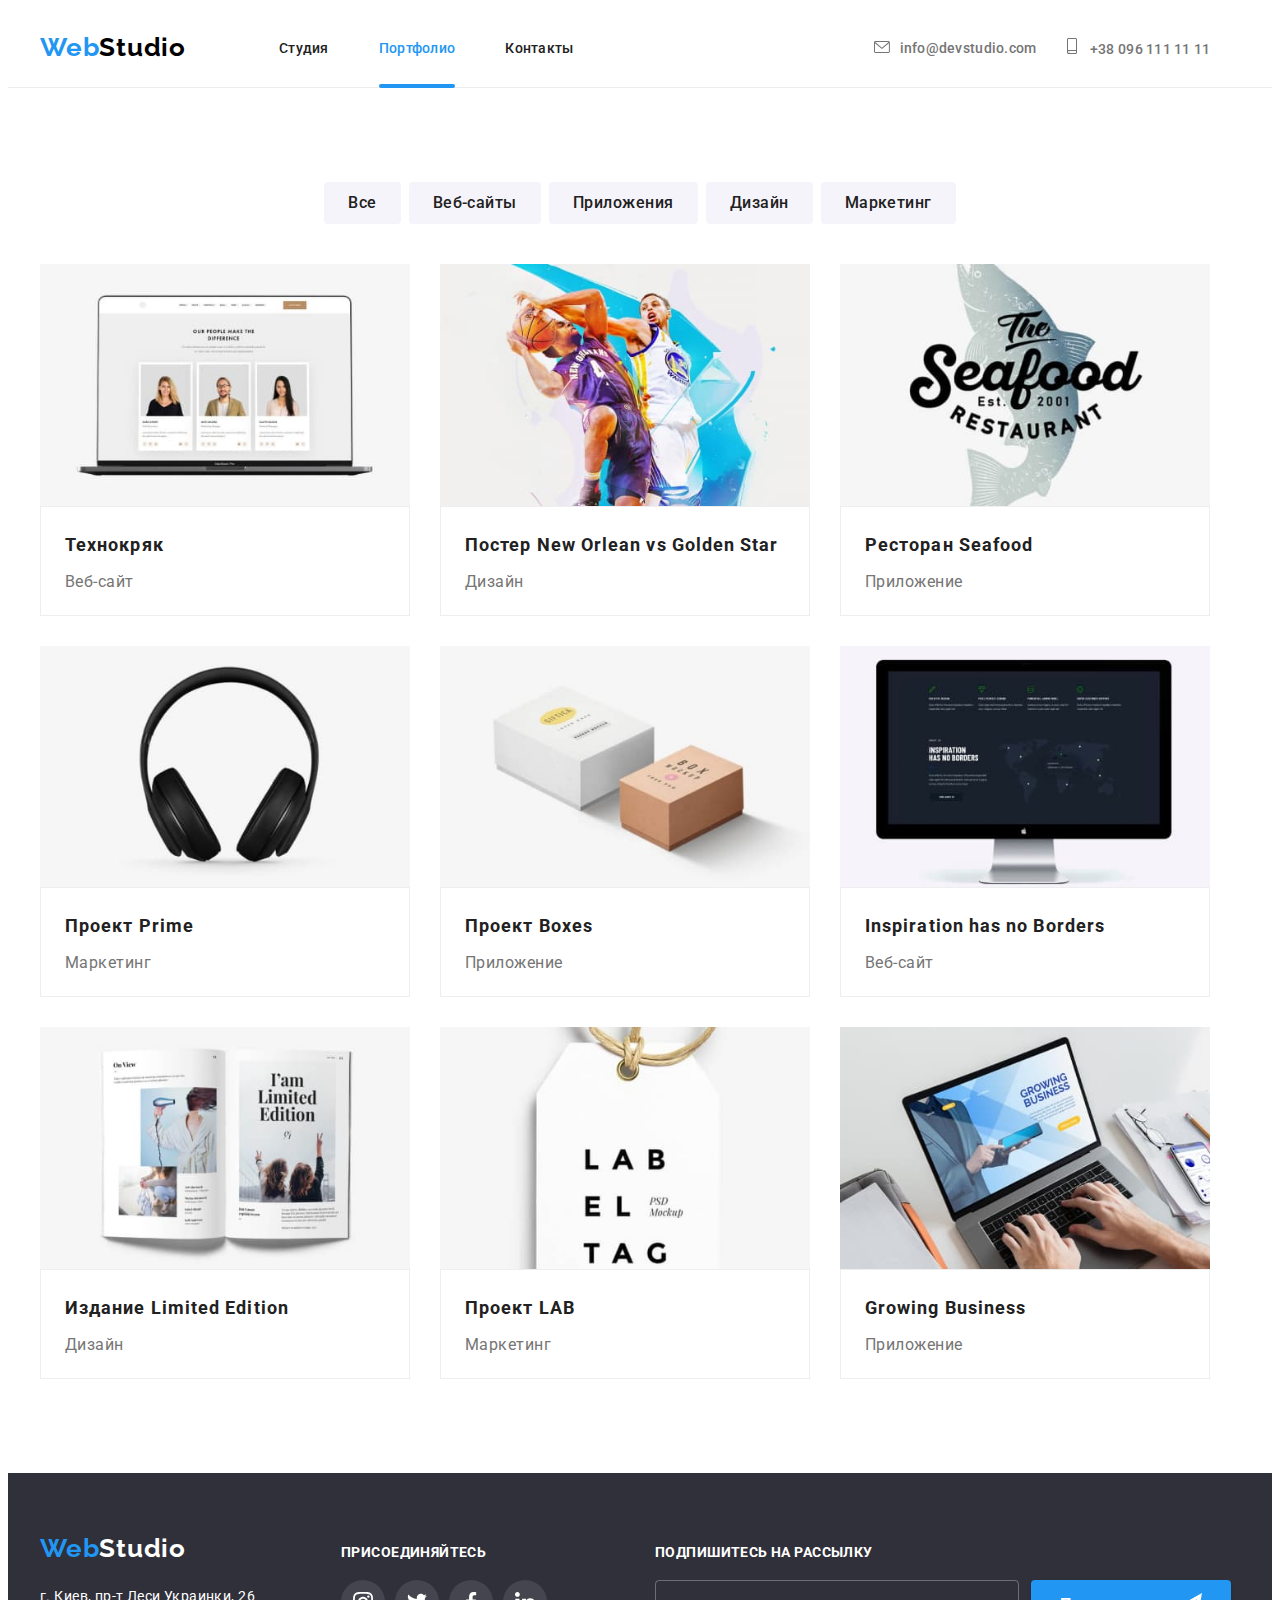
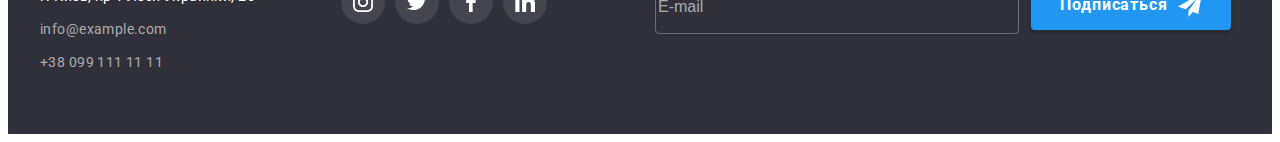
==== commit bf480f3a: "menu" ====
--- a/portfolio.html
+++ b/portfolio.html
@@ -63,17 +63,79 @@
             </a>
           </li>
         </ul>
-        <button type="button" class="menu-btn">
+
+        <button type="button" class="menu-open-btn">
           <svg
             class="menu-btn__icon"
-            width="24"
-            height="16"
-            aria-label="Переключатель мобильного меню"
+            width="40"
+            height="40"
+            aria-label="Включеник мобильного меню"
           >
-            <use href="./images/symbol-defs.svg#cross"></use>
-            <use href="./images/symbol-defs.svg#menu_24px16"></use>
+            <use
+              class="menu-btn__icon--menu"
+              href="./images/symbol-defs.svg#menu_40px"
+            ></use>
           </svg>
         </button>
+      </div>
+
+      <div class="mob-menu is-hidden">
+        <div class="container mob-menu-container">
+          <div class="mob-menu-top">
+            <button type="button" class="menu-close-btn">
+              <svg
+                class="menu-btn__icon"
+                width="40"
+                height="40"
+                aria-label="Выключение мобильного меню"
+              >
+                <use
+                  class="menu-btn__icon--close"
+                  href="./images/symbol-defs.svg#close_40px"
+                ></use>
+              </svg>
+            </button>
+            <ul class="mob-menu-list list">
+              <li class="mob-menu__item">
+                <a href="./index.html" class="mob-menu__link">Студия</a>
+              </li>
+              <li class="mob-menu__item">
+                <a href="./portfolio.html" class="mob-menu__link">Портфолио</a>
+              </li>
+              <li class="mob-menu__item">
+                <a href="" class="mob-menu__link">Контакты</a>
+              </li>
+            </ul>
+          </div>
+          <div class="mob-menu-bottom">
+            <ul class="mob-contact">
+              <li class="mob-contact__item">
+                <a href="tel:+380961111111" class="mob-contact__tel"
+                  >+38 096 111 11 11
+                </a>
+              </li>
+              <li class="mob-contact__item">
+                <a href="mailto:info@devstudio.com" class="mob-contact__mail">
+                  info@devstudio.com
+                </a>
+              </li>
+            </ul>
+            <ul class="mob-soc">
+              <li class="mob-soc__item">
+                <a href="" class="mob-soc__link"> Instagram </a>
+              </li>
+              <li class="mob-soc__item">
+                <a href="" class="mob-soc__link"> Twitter </a>
+              </li>
+              <li class="mob-soc__item">
+                <a href="" class="mob-soc__link"> Facebook </a>
+              </li>
+              <li class="mob-soc__item">
+                <a href="" class="mob-soc__link"> LinkedIn </a>
+              </li>
+            </ul>
+          </div>
+        </div>
       </div>
     </header>
 
--- a/css/main.min.css
+++ b/css/main.min.css
@@ -1,2 +1,2 @@
-:root{--prim-text-color: #757575;--title-text-color: #212121;--accent-color: #2196f3;--prim-backg-color: #ffffff;--light-backg-color: #f5f4fa;--dark-backg-color: #2f303a}body.modal-open{overflow:hidden}p,h1,h2,h3,h4,h5,h6{margin:0}ul{margin:0;padding:0}body{font-family:'Roboto', sans-serif;color:var(--prim-text-color);background-color:var(--prim-backg-color)}button{cursor:pointer}img{display:block;max-width:100%;height:auto}a{text-decoration:none}ul{list-style:none}.visually-hidden{position:absolute;white-space:nowrap;width:1px;height:1px;overflow:hidden;border:0;padding:0;clip:rect(0 0 0 0);clip-path:inset(50%);margin:-1px}.development__box,.social__link,.client__link,.footer-icon-link{display:flex;align-items:center}.container{width:100%;padding-left:15px;padding-right:15px;margin:0 auto}@media screen and (min-width: 480px){.container{width:480px}}@media screen and (min-width: 768px){.container{width:768px}}@media screen and (min-width: 1200px){.container{width:1200px}}.section{padding-top:60px;padding-bottom:60px}@media screen and (min-width: 1200px){.section{padding-top:94px;padding-bottom:94px}}.section-title{text-align:center;color:var(--title-text-color);margin-bottom:50px}@media screen and (min-width: 480px){.section-title{font-weight:700;font-size:28px;line-height:1.17857;letter-spacing:.03em}}@media screen and (min-width: 1200px){.section-title{font-size:36px;line-height:1.16667;letter-spacing:.03em}}.logo{font-family:Raleway, sans-serif;font-weight:700;font-size:24px;line-height:1.16667;letter-spacing:.03em;color:var(--accent-color);transition:color 300ms cubic-bezier(0.4, 0, 0.2, 1)}@media screen and (min-width: 1200px){.logo{font-weight:700;font-size:26px;line-height:1.19231;letter-spacing:.03em}}.logo:hover .logo__dark,.logo:focus .logo__dark,.logo:hover .logo__light,.logo:focus .logo__light{color:var(--accent-color)}.logo__dark{font-family:Raleway, sans-serif;color:#000000}.logo__light{font-family:Raleway, sans-serif;color:#ffffff}.btn{font-family:inherit;cursor:pointer;width:200px;height:50px;font-weight:700;font-size:16px;line-height:1.875;letter-spacing:.06em;display:flex;align-items:center;justify-content:center;text-align:center;white-space:nowrap;color:#ffffff;background-color:var(--accent-color);border:transparent;border-radius:4px;box-shadow:0px 4px 4px rgba(0,0,0,0.15);transition:background-color 300ms cubic-bezier(0.4, 0, 0.2, 1)}.btn:hover,.btn:focus{background-color:#188ce8}.header{padding-top:16px;padding-bottom:16px;border-bottom:1px solid #ececec}@media screen and (min-width: 768px){.header{padding-top:26px;padding-bottom:26px}}@media screen and (min-width: 1200px){.header{padding-top:24px;padding-bottom:24px}}.container__header{position:relative;display:flex;align-items:center;justify-content:space-between}.menu-open-btn{display:inline-flex;margin:0;padding:0;border:none;background-color:transparent}.menu-open-btn:hover,.menu-open-btn:focus{fill:var(--accent-color)}@media screen and (min-width: 768px){.menu-open-btn{display:none}}.site-nav{font-weight:500;font-size:14px;line-height:1.14286;letter-spacing:.02em;display:none}@media screen and (min-width: 768px){.site-nav{display:contents;margin-left:88px;display:flex}}@media screen and (min-width: 1200px){.site-nav{margin-left:93px}}.site-nav__item{position:relative}.site-nav__item+.site-nav__item{margin-left:50px}.site-nav__link{color:var(--title-text-color);transition:color 300ms cubic-bezier(0.4, 0, 0.2, 1)}.site-nav__link:hover,.site-nav__link:focus{color:var(--accent-color)}.site-nav__link--current{color:var(--accent-color)}.site-nav__link--current::after{content:'';width:100%;height:4px;background:#2196f3;border-radius:2px;position:absolute;left:0;top:44px}.connect{font-weight:500;font-size:12px;line-height:1.16667;letter-spacing:.02em;display:none}@media screen and (min-width: 768px){.connect{display:contents;margin-right:auto;display:flex;flex-wrap:wrap;width:100%;margin-right:auto;margin-left:84px}.connect__link{color:var(--prim-text-color);transition:color 300ms cubic-bezier(0.4, 0, 0.2, 1)}.connect__link:hover,.connect__link:focus{color:var(--accent-color)}.connect__icon{fill:currentColor}}@media screen and (min-width: 768px) and (min-width: 768px){.connect__icon{margin-right:8px}}@media screen and (min-width: 768px) and (min-width: 1200px){.connect__icon{margin-right:10px}}@media screen and (min-width: 768px) and (min-width: 768px){.connect__icon--env{width:14px;height:10px}}@media screen and (min-width: 768px) and (min-width: 1200px){.connect__icon--env{width:16px;height:12px}}@media screen and (min-width: 768px) and (min-width: 768px){.connect__icon--smart{width:10px;height:14px}}@media screen and (min-width: 768px) and (min-width: 1200px){.connect__icon--smart{width:10px;height:16px}}@media screen and (min-width: 1200px){.connect{font-weight:500;font-size:14px;line-height:1.14286;letter-spacing:.02em;margin-left:300px;flex-direction:row;align-items:center}.connect__item+.connect__item{margin-left:30px}}.mob-menu{position:fixed;z-index:1;background-color:#ffffff;top:0;left:0;padding-top:48px;padding-bottom:48px;padding-left:40px;font-style:normal;font-weight:500}.mob-menu-container{height:796px;display:flex;flex-direction:column;justify-content:space-between}.menu-close-btn{margin:0;padding:0;border:none;background-color:transparent;position:absolute;top:10px;right:15px}.menu-close-btn:hover,.menu-close-btn:focus{fill:var(--accent-color)}.mob-menu__item:not(:last-child){margin-bottom:32px}.mob-menu__link{font-size:40px;line-height:47px;letter-spacing:0.02em;color:#212121}.mob-menu__link:hover,.mob-menu__link:focus{color:#2196f3}.mob-contact{display:block}.mob-soc__item{margin-top:32}.mob-contact__tel{font-size:34px;line-height:40px;letter-spacing:0.02em;color:#2196f3}.mob-contact__tel:hover,.mob-contact__tel:focus{color:#188ce8}.mob-contact__mail{font-size:24px;line-height:28px;letter-spacing:0.02em;color:#757575}.mob-contact__mail:hover,.mob-contact__mail:focus{color:#188ce8}.mob-soc{margin-top:64px;display:flex}.mob-soc__link{font-size:18px;line-height:22px;letter-spacing:0.02em;color:#2196f3}.mob-soc__item:not(:last-child){margin-right:10px;padding-right:10px;border-right:1px solid rgba(33,33,33,0.2)}.hero{background-color:var(--dark-backg-color);max-width:480px;padding:118px 0;margin-left:auto;margin-right:auto;background-image:linear-gradient(to right, rgba(47,48,58,0.4), rgba(47,48,58,0.4)),url("../images/hero-480_400.jpg");background-repeat:no-repeat;background-position:center;background-size:cover}@media (min-device-pixel-ratio: 2), (min-resolution: 192dpi), (min-resolution: 2dppx){.hero{background-image:linear-gradient(to right, rgba(47,48,58,0.4), rgba(47,48,58,0.4)),url("../images/hero-480_400_2x.jpg")}}@media screen and (min-width: 768px){.hero{max-width:768px;background-image:linear-gradient(to right, rgba(47,48,58,0.4), rgba(47,48,58,0.4)),url("../images/hero-768_400.jpg")}}@media screen and (min-width: 768px) and (min-device-pixel-ratio: 2), screen and (min-width: 768px) and (min-resolution: 192dpi), screen and (min-width: 768px) and (min-resolution: 2dppx){.hero{background-image:linear-gradient(to right, rgba(47,48,58,0.4), rgba(47,48,58,0.4)),url("../images/hero-768_400_2x.jpg")}}@media screen and (min-width: 1200px){.hero{max-width:1600px;padding:200px 0;margin-left:auto;margin-right:auto;background-image:linear-gradient(to right, rgba(47,48,58,0.4), rgba(47,48,58,0.4)),url("../images/hero-1600_600.jpg")}}@media screen and (min-width: 1200px) and (min-device-pixel-ratio: 2), screen and (min-width: 1200px) and (min-resolution: 192dpi), screen and (min-width: 1200px) and (min-resolution: 2dppx){.hero{background-image:linear-gradient(to right, rgba(47,48,58,0.4), rgba(47,48,58,0.4)),url("../images/hero-1600_600_2x.jpg")}}.hero__title{font-weight:900;font-size:26px;line-height:1.61538;letter-spacing:.06em;max-width:360px;text-align:center;text-transform:uppercase;color:#ffffff;margin-bottom:30px;margin-left:auto;margin-right:auto}.btn__hero{padding:10px 32px;margin-left:auto;margin-right:auto}.advantage-list{max-width:480px;margin-bottom:-30px}@media screen and (min-width: 768px){.advantage-list{max-width:768px;display:flex;flex-wrap:wrap;margin-left:-30px}}@media screen and (min-width: 1200px){.advantage-list{max-width:1200px}}.advantage-list__item{margin-bottom:30px}@media screen and (min-width: 768px){.advantage-list__item{width:calc(100% / 2 - 30px);margin-left:30px}}@media screen and (min-width: 1200px){.advantage-list__item{width:calc(100% / 4 - 30px)}}.advantage-list__box{display:flex;height:120px;margin-bottom:30px;align-items:center;justify-content:center;background:var(--light-backg-color);border-radius:4px}.advantage-list__title{font-weight:700;font-size:14px;line-height:1.14286;letter-spacing:.03em;text-transform:uppercase;color:var(--title-text-color);margin-bottom:10px}.advantage-list__text{font-size:14px;line-height:1.71429;letter-spacing:.03em;max-width:450px}@media screen and (min-width: 768px){.advantage-list__text{max-width:354px}}@media screen and (min-width: 1200px){.advantage-list__text{max-width:270px}}.section--no-padding{display:none}@media screen and (min-width: 1200px){.section--no-padding{display:contents;padding-top:0}}.development-list{display:flex;margin-left:-30px}.development-list__item{position:relative;width:calc(100% / 3 - 30px);margin-left:30px}.development__box{position:absolute;justify-content:center;width:100%;height:70px;background:rgba(47,48,58,0.8);bottom:0px}.development__text{font-weight:700;font-size:14px;line-height:1.14286;letter-spacing:.03em;text-transform:uppercase;color:#ffffff}.section--other-background{background-color:var(--light-backg-color)}.team{max-width:480px;margin-bottom:-30px}@media screen and (min-width: 768px){.team{max-width:768px;display:flex;flex-wrap:wrap;margin-left:-30px}}@media screen and (min-width: 1200px){.team{max-width:1200px}}.team__item{margin-bottom:30px;background:#ffffff;box-shadow:0px 1px 3px rgba(0,0,0,0.12),0px 1px 1px rgba(0,0,0,0.14),0px 2px 1px rgba(0,0,0,0.2);border-radius:0px 0px 4px 4px}@media screen and (min-width: 768px){.team__item{width:calc(100% / 2 - 30px);margin-left:30px}}@media screen and (min-width: 1200px){.team__item{width:calc(100% / 4 - 30px)}}.team__card{padding:30px 0}.team__title{font-weight:500;font-size:16px;line-height:1.1875;letter-spacing:.03em;text-align:center;color:var(--title-text-color);margin-bottom:10px}.team__text{font-size:16px;line-height:1.1875;letter-spacing:.03em;text-align:center;margin-bottom:16px}.social{display:flex;justify-content:center}.social__item{width:44px;height:44px}.social__item+.social__item{margin-left:10px}.social__link{justify-content:center;width:100%;height:100%;border-radius:50%;color:#afb1b8;background-color:var(--prim-backg-color);transition-property:background-color, color;transition-duration:250ms;transition-timing-function:cubic-bezier(0.4, 0, 0.2, 1)}.social__link:hover,.social__link:focus{color:#ffffff;background-color:var(--accent-color)}.social__icon{fill:currentColor}.client{max-width:480px;margin-bottom:-30px;display:flex;flex-wrap:wrap;margin-left:-30px}@media screen and (min-width: 768px){.client{max-width:768px}}@media screen and (min-width: 1200px){.client{max-width:1200px}}.client__item{margin-bottom:30px;background:#ffffff;width:calc(100% / 2 - 30px);margin-left:30px}.client__item+.client__item{margin-left:30px}@media screen and (min-width: 768px){.client__item{width:calc(100% / 3 - 30px)}}@media screen and (min-width: 1200px){.client__item{width:calc(100% / 6 - 30px)}}.client__link{justify-content:center;width:100%;height:100%;border:1px solid #afb1b8;border-radius:4px;color:#afb1b8;transition-property:border, color;transition-duration:250ms;transition-timing-function:cubic-bezier(0.4, 0, 0.2, 1)}.client__link:hover,.client__link:focus{color:var(--accent-color);border:1px solid var(--accent-color)}.client__icon{fill:currentColor}.footer{background-color:var(--dark-backg-color);padding-bottom:60px}@media screen and (min-width: 768px){.container--flex{display:flex;flex-wrap:wrap;align-items:baseline;justify-items:center}}.container__item{padding-top:60px;text-align:center}@media screen and (min-width: 768px){.container__item{width:50%}}@media screen and (min-width: 1200px){.container__item{text-align:left}}@media screen and (min-width: 768px){.container-logoadd{width:50%}}@media screen and (min-width: 1200px){.container-logoadd{width:231px}}.container-address{margin-top:20px}.footer-address__item{font-style:normal;font-size:14px;line-height:1.71429;letter-spacing:.03em}.footer-address__item:not(:last-child){margin-bottom:9px}.footer-link--address{color:#ffffff;transition:color 300ms cubic-bezier(0.4, 0, 0.2, 1)}.footer-link--mail,.footer-link--tel{color:rgba(255,255,255,0.6);transition:color 300ms cubic-bezier(0.4, 0, 0.2, 1)}.footer-link:hover,.footer-link:focus{color:var(--accent-color)}@media screen and (min-width: 1200px){.container-links{margin-left:70px;margin-right:93px;width:206px}}.footer-cont-text{font-weight:700;font-size:14px;line-height:1.14286;letter-spacing:.03em;text-transform:uppercase;color:#ffffff;margin-bottom:20px}.footer-icon{display:flex;justify-content:center}@media screen and (min-width: 1200px){.footer-icon{justify-content:left}}.footer-icon__item{width:44px;height:44px}.footer-icon__item+.footer-icon__item{margin-left:10px}.footer-icon-link{justify-content:center;width:100%;height:100%;border-radius:50%;color:#ffffff;background:rgba(255,255,255,0.1);transition-property:background-color, color;transition-duration:250ms;transition-timing-function:cubic-bezier(0.4, 0, 0.2, 1)}.footer-icon-link:hover,.footer-icon-link:focus{color:#ffffff;background-color:var(--accent-color)}.footer-icon-icon{fill:currentColor}.container-email{width:100%;margin-left:auto;margin-right:auto}@media screen and (min-width: 480px){.container-email{width:450px}}@media screen and (min-width: 1200px){.container-email{width:570px}}.form-input{display:block}@media screen and (min-width: 1200px){.form-input{display:inline-flex}}.form-input__item{margin-left:auto;margin-right:auto;width:100%;height:100%;margin-bottom:20px;font-size:16px;height:50px;border-radius:4px;background-color:transparent;border:1px solid rgba(255,255,255,0.3);transition:border-color 500ms}@media screen and (min-width: 480px){.form-input__item{width:450px}}@media screen and (min-width: 1200px){.form-input__item{width:358px}}.form-input__item::placeholder{color:rgba(255,255,255,0.6);transition:color 500ms}.form-input__item:hover,.form-input__item:focus{color:#ffffff;border:1px solid #ffffff}.form-input__item:hover::placeholder,.form-input__item:focus::placeholder{color:#ffffff}.form-input__btn{padding:10px 28px;margin-left:auto;margin-right:auto}@media screen and (min-width: 1200px){.form-input__btn{padding:10px 28px;margin-left:12px}}.icon-send{margin-left:10px;fill:currentColor}.filter{display:flex;flex-wrap:wrap;flex-direction:row;margin-left:-8px;margin-bottom:25px}@media screen and (min-width: 768px){.filter{justify-content:center}}.filter__btn{margin-left:8px;margin-bottom:15px;padding:6px 22px;font-family:inherit;white-space:nowrap;cursor:pointer;font-weight:500;font-size:16px;line-height:1.625;letter-spacing:.03em;color:var(--title-text-color);border-color:transparent;border-radius:4px;background-color:var(--light-backg-color);transition-property:background-color, color, box-shadow;transition-duration:250ms;transition-timing-function:cubic-bezier(0.4, 0, 0.2, 1)}.filter__btn:hover,.filter__btn:focus{color:#ffffff;background-color:var(--accent-color);box-shadow:0px 3px 1px rgba(0,0,0,0.1),0px 1px 2px rgba(0,0,0,0.08),0px 2px 2px rgba(0,0,0,0.12)}.project{max-width:450px}@media screen and (min-width: 768px){.project{max-width:768px;display:flex;flex-wrap:wrap;margin-left:-30px;margin-bottom:-30px}}@media screen and (min-width: 1200px){.project{max-width:1200px}}.project__item{margin-bottom:30px;position:relative}@media screen and (min-width: 768px){.project__item{width:calc(100% / 2 - 30px);margin-left:30px}}@media screen and (min-width: 1200px){.project__item{width:calc(100% / 3 - 30px)}}.project__card-img{position:relative;overflow:hidden}.project__text{position:absolute;top:0;left:0;font-size:18px;line-height:1.55556;letter-spacing:.03em;color:#ffffff;background-color:rgba(33,150,243,0.8);padding:24px;height:100%;transform:translateY(100%);transition:transform 300ms cubic-bezier(0.4, 0, 0.2, 1)}.project__link{display:block;transition:box-shadow 300ms cubic-bezier(0.4, 0, 0.2, 1)}.project__link:hover,.project__link:focus{box-shadow:0px 1px 1px rgba(0,0,0,0.12),0px 4px 4px rgba(0,0,0,0.06),1px 4px 6px rgba(0,0,0,0.16)}.project__link:hover .project__text,.project__link:focus .project__text{transform:translateY(0)}.project__footer{background:#ffffff;border:1px solid #eeeeee;box-sizing:border-box;padding:20px 24px}@media screen and (min-width: 768px){.project__footer{height:146px}}@media screen and (min-width: 1200px){.project__footer{height:110px}}.project__title{margin-bottom:4px;font-weight:700;font-size:18px;line-height:2;letter-spacing:.06em;color:var(--title-text-color)}.project__development{font-weight:hull;font-size:16px;line-height:1.875;letter-spacing:.03em;color:var(--prim-text-color)}.backdrop{position:fixed;top:0;width:100vw;height:100vh;background-color:rgba(0,0,0,0.367);overflow-y:scroll;transition:opacity 500ms, visibility 500ms}.is-hidden{opacity:0;pointer-events:none;visibility:hidden}.modal{background-color:#ffffff;border-radius:10px;position:absolute;top:50%;left:50%;transform:translate(-50%, -50%);padding:40px}@media screen and (min-width: 480px){.modal{width:450px;min-height:609px}}@media screen and (min-width: 1200px){.modal{width:528px;min-height:581px}}.modal-close-btn{width:30px;height:30px;border-radius:50%;border:1px solid #999999;background-color:transparent;position:absolute;top:8px;right:8px;display:flex;align-items:center;justify-content:center}.modal-close-btn:hover,.modal-close-btn:focus{fill:var(--accent-color)}.modal-title{font-weight:700;font-size:20px;line-height:1.15;letter-spacing:.03em;text-align:center;color:var(--title-text-color);margin-bottom:12px}.form-field{margin-bottom:10px}.modal-label{display:block;font-size:12px;line-height:1.33333;letter-spacing:.01em;color:var(--prim-text-color);margin-bottom:10px}.modal-label--end{margin-bottom:20px}.modal-label__field{position:relative;display:block;margin-top:4px}.modal-label__block{width:100%;border:1px solid rgba(33,33,33,0.2);border-radius:4px;outline:none}.modal-label__block::placeholder{font-size:12px;line-height:1.16667;letter-spacing:.01em;color:rgba(117,117,117,0.5)}.modal-label__block:hover::placeholder,.modal-label__block:focus::placeholder{color:var(--accent-color)}.modal-label__block:hover+.modal-icon,.modal-label__block:focus+.modal-icon{fill:var(--accent-color)}.modal-label__block--input{height:40px;padding-left:42px}.modal-label__block--text{height:120px;padding:12px 16px;resize:none;display:block;margin-top:4px}.modal-icon{position:absolute;left:12px;top:50%;transform:translateY(-50%);fill:var(--title-text-color)}.chek-field{position:relative;margin-bottom:30px;display:flex;align-items:center;justify-content:center}.modal-chek-span{width:16px;height:15px;border:2px solid #000000;border-radius:2px;margin-right:8px;fill:transparent}.modal-chek-text{font-size:14px;color:var(--prim-text-color)}.modal-chek:focus+.modal-chek-span{outline:3px solid var(--accent-color)}.modal-chek:checked+.modal-chek-span{background-color:var(--accent-color);border:none;fill:#ffffff}.chek-label-span{color:var(--accent-color);text-decoration:underline}.btn--submit{padding:10px 32px;margin-left:auto;margin-right:auto}
+:root{--prim-text-color: #757575;--title-text-color: #212121;--accent-color: #2196f3;--prim-backg-color: #ffffff;--light-backg-color: #f5f4fa;--dark-backg-color: #2f303a}body.modal-open{overflow:hidden}p,h1,h2,h3,h4,h5,h6{margin:0}ul{margin:0;padding:0}body{font-family:'Roboto', sans-serif;color:var(--prim-text-color);background-color:var(--prim-backg-color)}button{cursor:pointer}img{display:block;max-width:100%;height:auto}a{text-decoration:none}ul{list-style:none}.visually-hidden{position:absolute;white-space:nowrap;width:1px;height:1px;overflow:hidden;border:0;padding:0;clip:rect(0 0 0 0);clip-path:inset(50%);margin:-1px}.development__box,.social__link,.client__link,.footer-icon-link{display:flex;align-items:center}.container{width:100%;padding-left:15px;padding-right:15px;margin:0 auto}@media screen and (min-width: 480px){.container{width:480px}}@media screen and (min-width: 768px){.container{width:768px}}@media screen and (min-width: 1200px){.container{width:1200px}}.section{padding-top:60px;padding-bottom:60px}@media screen and (min-width: 1200px){.section{padding-top:94px;padding-bottom:94px}}.section-title{text-align:center;color:var(--title-text-color);margin-bottom:50px}@media screen and (min-width: 480px){.section-title{font-weight:700;font-size:28px;line-height:1.17857;letter-spacing:.03em}}@media screen and (min-width: 1200px){.section-title{font-size:36px;line-height:1.16667;letter-spacing:.03em}}.logo{font-family:Raleway, sans-serif;font-weight:700;font-size:24px;line-height:1.16667;letter-spacing:.03em;color:var(--accent-color);transition:color 300ms cubic-bezier(0.4, 0, 0.2, 1)}@media screen and (min-width: 1200px){.logo{font-weight:700;font-size:26px;line-height:1.19231;letter-spacing:.03em}}.logo:hover .logo__dark,.logo:focus .logo__dark,.logo:hover .logo__light,.logo:focus .logo__light{color:var(--accent-color)}.logo__dark{font-family:Raleway, sans-serif;color:#000000}.logo__light{font-family:Raleway, sans-serif;color:#ffffff}.btn{font-family:inherit;cursor:pointer;width:200px;height:50px;font-weight:700;font-size:16px;line-height:1.875;letter-spacing:.06em;display:flex;align-items:center;justify-content:center;text-align:center;white-space:nowrap;color:#ffffff;background-color:var(--accent-color);border:transparent;border-radius:4px;box-shadow:0px 4px 4px rgba(0,0,0,0.15);transition:background-color 300ms cubic-bezier(0.4, 0, 0.2, 1)}.btn:hover,.btn:focus{background-color:#188ce8}.header{padding-top:16px;padding-bottom:16px;border-bottom:1px solid #ececec}@media screen and (min-width: 768px){.header{padding-top:26px;padding-bottom:26px}}@media screen and (min-width: 1200px){.header{padding-top:24px;padding-bottom:24px}}.container__header{position:relative;display:flex;align-items:center;justify-content:space-between}.menu-open-btn{display:inline-flex;margin:0;padding:0;border:none;background-color:transparent}.menu-open-btn:hover,.menu-open-btn:focus{fill:var(--accent-color)}@media screen and (min-width: 768px){.menu-open-btn{display:none}}.site-nav{font-weight:500;font-size:14px;line-height:1.14286;letter-spacing:.02em;display:none}@media screen and (min-width: 768px){.site-nav{display:contents;margin-left:88px;display:flex}}@media screen and (min-width: 1200px){.site-nav{margin-left:93px}}.site-nav__item{position:relative}.site-nav__item+.site-nav__item{margin-left:50px}.site-nav__link{color:var(--title-text-color);transition:color 300ms cubic-bezier(0.4, 0, 0.2, 1)}.site-nav__link:hover,.site-nav__link:focus{color:var(--accent-color)}.site-nav__link--current{color:var(--accent-color)}.site-nav__link--current::after{content:'';width:100%;height:4px;background:#2196f3;border-radius:2px;position:absolute;left:0;top:44px}.connect{font-weight:500;font-size:12px;line-height:1.16667;letter-spacing:.02em;display:none}@media screen and (min-width: 768px){.connect{display:contents;margin-right:auto;display:flex;flex-wrap:wrap;width:100%;margin-right:auto;margin-left:84px}.connect__link{color:var(--prim-text-color);transition:color 300ms cubic-bezier(0.4, 0, 0.2, 1)}.connect__link:hover,.connect__link:focus{color:var(--accent-color)}.connect__icon{fill:currentColor}}@media screen and (min-width: 768px) and (min-width: 768px){.connect__icon{margin-right:8px}}@media screen and (min-width: 768px) and (min-width: 1200px){.connect__icon{margin-right:10px}}@media screen and (min-width: 768px) and (min-width: 768px){.connect__icon--env{width:14px;height:10px}}@media screen and (min-width: 768px) and (min-width: 1200px){.connect__icon--env{width:16px;height:12px}}@media screen and (min-width: 768px) and (min-width: 768px){.connect__icon--smart{width:10px;height:14px}}@media screen and (min-width: 768px) and (min-width: 1200px){.connect__icon--smart{width:10px;height:16px}}@media screen and (min-width: 1200px){.connect{font-weight:500;font-size:14px;line-height:1.14286;letter-spacing:.02em;margin-left:300px;flex-direction:row;align-items:center}.connect__item+.connect__item{margin-left:30px}}.mob-menu{position:fixed;z-index:1;background-color:#ffffff;width:100vw;height:100vw;top:0;left:0;padding-top:48px;padding-bottom:48px;padding-left:40px;font-style:normal;font-weight:500}.mob-menu-container{height:100%;display:flex;flex-direction:column;justify-content:space-between}.menu-close-btn{margin:0;padding:0;border:none;background-color:transparent;position:absolute;top:10px;right:15px}.menu-close-btn:hover,.menu-close-btn:focus{fill:var(--accent-color)}.mob-menu__item:not(:last-child){margin-bottom:32px}.mob-menu__link{font-size:40px;line-height:47px;letter-spacing:0.02em;color:#212121}.mob-menu__link:hover,.mob-menu__link:focus{color:#2196f3}.mob-contact{display:block}.mob-soc__item{margin-top:32}.mob-contact__tel{font-size:34px;line-height:40px;letter-spacing:0.02em;color:#2196f3}.mob-contact__tel:hover,.mob-contact__tel:focus{color:#188ce8}.mob-contact__mail{font-size:24px;line-height:28px;letter-spacing:0.02em;color:#757575}.mob-contact__mail:hover,.mob-contact__mail:focus{color:#188ce8}.mob-soc{margin-top:64px;display:flex}.mob-soc__link{font-size:18px;line-height:22px;letter-spacing:0.02em;color:#2196f3}.mob-soc__item:not(:last-child){margin-right:10px;padding-right:10px;border-right:1px solid rgba(33,33,33,0.2)}.hero{background-color:var(--dark-backg-color);max-width:480px;padding:118px 0;margin-left:auto;margin-right:auto;background-image:linear-gradient(to right, rgba(47,48,58,0.4), rgba(47,48,58,0.4)),url("../images/hero-480_400.jpg");background-repeat:no-repeat;background-position:center;background-size:cover}@media (min-device-pixel-ratio: 2), (min-resolution: 192dpi), (min-resolution: 2dppx){.hero{background-image:linear-gradient(to right, rgba(47,48,58,0.4), rgba(47,48,58,0.4)),url("../images/hero-480_400_2x.jpg")}}@media screen and (min-width: 768px){.hero{max-width:768px;background-image:linear-gradient(to right, rgba(47,48,58,0.4), rgba(47,48,58,0.4)),url("../images/hero-768_400.jpg")}}@media screen and (min-width: 768px) and (min-device-pixel-ratio: 2), screen and (min-width: 768px) and (min-resolution: 192dpi), screen and (min-width: 768px) and (min-resolution: 2dppx){.hero{background-image:linear-gradient(to right, rgba(47,48,58,0.4), rgba(47,48,58,0.4)),url("../images/hero-768_400_2x.jpg")}}@media screen and (min-width: 1200px){.hero{max-width:1600px;padding:200px 0;margin-left:auto;margin-right:auto;background-image:linear-gradient(to right, rgba(47,48,58,0.4), rgba(47,48,58,0.4)),url("../images/hero-1600_600.jpg")}}@media screen and (min-width: 1200px) and (min-device-pixel-ratio: 2), screen and (min-width: 1200px) and (min-resolution: 192dpi), screen and (min-width: 1200px) and (min-resolution: 2dppx){.hero{background-image:linear-gradient(to right, rgba(47,48,58,0.4), rgba(47,48,58,0.4)),url("../images/hero-1600_600_2x.jpg")}}.hero__title{font-weight:900;font-size:26px;line-height:1.61538;letter-spacing:.06em;max-width:360px;text-align:center;text-transform:uppercase;color:#ffffff;margin-bottom:30px;margin-left:auto;margin-right:auto}.btn__hero{padding:10px 32px;margin-left:auto;margin-right:auto}.advantage-list{max-width:480px;margin-bottom:-30px}@media screen and (min-width: 768px){.advantage-list{max-width:768px;display:flex;flex-wrap:wrap;margin-left:-30px}}@media screen and (min-width: 1200px){.advantage-list{max-width:1200px}}.advantage-list__item{margin-bottom:30px}@media screen and (min-width: 768px){.advantage-list__item{width:calc(100% / 2 - 30px);margin-left:30px}}@media screen and (min-width: 1200px){.advantage-list__item{width:calc(100% / 4 - 30px)}}.advantage-list__box{display:flex;height:120px;margin-bottom:30px;align-items:center;justify-content:center;background:var(--light-backg-color);border-radius:4px}.advantage-list__title{font-weight:700;font-size:14px;line-height:1.14286;letter-spacing:.03em;text-transform:uppercase;color:var(--title-text-color);margin-bottom:10px}.advantage-list__text{font-size:14px;line-height:1.71429;letter-spacing:.03em;max-width:450px}@media screen and (min-width: 768px){.advantage-list__text{max-width:354px}}@media screen and (min-width: 1200px){.advantage-list__text{max-width:270px}}.section--no-padding{display:none}@media screen and (min-width: 1200px){.section--no-padding{display:contents;padding-top:0}}.development-list{display:flex;margin-left:-30px}.development-list__item{position:relative;width:calc(100% / 3 - 30px);margin-left:30px}.development__box{position:absolute;justify-content:center;width:100%;height:70px;background:rgba(47,48,58,0.8);bottom:0px}.development__text{font-weight:700;font-size:14px;line-height:1.14286;letter-spacing:.03em;text-transform:uppercase;color:#ffffff}.section--other-background{background-color:var(--light-backg-color)}.team{max-width:480px;margin-bottom:-30px}@media screen and (min-width: 768px){.team{max-width:768px;display:flex;flex-wrap:wrap;margin-left:-30px}}@media screen and (min-width: 1200px){.team{max-width:1200px}}.team__item{margin-bottom:30px;background:#ffffff;box-shadow:0px 1px 3px rgba(0,0,0,0.12),0px 1px 1px rgba(0,0,0,0.14),0px 2px 1px rgba(0,0,0,0.2);border-radius:0px 0px 4px 4px}@media screen and (min-width: 768px){.team__item{width:calc(100% / 2 - 30px);margin-left:30px}}@media screen and (min-width: 1200px){.team__item{width:calc(100% / 4 - 30px)}}.team__card{padding:30px 0}.team__title{font-weight:500;font-size:16px;line-height:1.1875;letter-spacing:.03em;text-align:center;color:var(--title-text-color);margin-bottom:10px}.team__text{font-size:16px;line-height:1.1875;letter-spacing:.03em;text-align:center;margin-bottom:16px}.social{display:flex;justify-content:center}.social__item{width:44px;height:44px}.social__item+.social__item{margin-left:10px}.social__link{justify-content:center;width:100%;height:100%;border-radius:50%;color:#afb1b8;background-color:var(--prim-backg-color);transition-property:background-color, color;transition-duration:250ms;transition-timing-function:cubic-bezier(0.4, 0, 0.2, 1)}.social__link:hover,.social__link:focus{color:#ffffff;background-color:var(--accent-color)}.social__icon{fill:currentColor}.client{max-width:480px;margin-bottom:-30px;display:flex;flex-wrap:wrap;margin-left:-30px}@media screen and (min-width: 768px){.client{max-width:768px}}@media screen and (min-width: 1200px){.client{max-width:1200px}}.client__item{margin-bottom:30px;background:#ffffff;width:calc(100% / 2 - 30px);margin-left:30px}.client__item+.client__item{margin-left:30px}@media screen and (min-width: 768px){.client__item{width:calc(100% / 3 - 30px)}}@media screen and (min-width: 1200px){.client__item{width:calc(100% / 6 - 30px)}}.client__link{justify-content:center;width:100%;height:100%;border:1px solid #afb1b8;border-radius:4px;color:#afb1b8;transition-property:border, color;transition-duration:250ms;transition-timing-function:cubic-bezier(0.4, 0, 0.2, 1)}.client__link:hover,.client__link:focus{color:var(--accent-color);border:1px solid var(--accent-color)}.client__icon{fill:currentColor}.footer{background-color:var(--dark-backg-color);padding-bottom:60px}@media screen and (min-width: 768px){.container--flex{display:flex;flex-wrap:wrap;align-items:baseline;justify-items:center}}.container__item{padding-top:60px;text-align:center}@media screen and (min-width: 768px){.container__item{width:50%}}@media screen and (min-width: 1200px){.container__item{text-align:left}}@media screen and (min-width: 768px){.container-logoadd{width:50%}}@media screen and (min-width: 1200px){.container-logoadd{width:231px}}.container-address{margin-top:20px}.footer-address__item{font-style:normal;font-size:14px;line-height:1.71429;letter-spacing:.03em}.footer-address__item:not(:last-child){margin-bottom:9px}.footer-link--address{color:#ffffff;transition:color 300ms cubic-bezier(0.4, 0, 0.2, 1)}.footer-link--mail,.footer-link--tel{color:rgba(255,255,255,0.6);transition:color 300ms cubic-bezier(0.4, 0, 0.2, 1)}.footer-link:hover,.footer-link:focus{color:var(--accent-color)}@media screen and (min-width: 1200px){.container-links{margin-left:70px;margin-right:93px;width:206px}}.footer-cont-text{font-weight:700;font-size:14px;line-height:1.14286;letter-spacing:.03em;text-transform:uppercase;color:#ffffff;margin-bottom:20px}.footer-icon{display:flex;justify-content:center}@media screen and (min-width: 1200px){.footer-icon{justify-content:left}}.footer-icon__item{width:44px;height:44px}.footer-icon__item+.footer-icon__item{margin-left:10px}.footer-icon-link{justify-content:center;width:100%;height:100%;border-radius:50%;color:#ffffff;background:rgba(255,255,255,0.1);transition-property:background-color, color;transition-duration:250ms;transition-timing-function:cubic-bezier(0.4, 0, 0.2, 1)}.footer-icon-link:hover,.footer-icon-link:focus{color:#ffffff;background-color:var(--accent-color)}.footer-icon-icon{fill:currentColor}.container-email{width:100%;margin-left:auto;margin-right:auto}@media screen and (min-width: 480px){.container-email{width:450px}}@media screen and (min-width: 1200px){.container-email{width:570px}}.form-input{display:block}@media screen and (min-width: 1200px){.form-input{display:inline-flex}}.form-input__item{margin-left:auto;margin-right:auto;width:100%;height:100%;margin-bottom:20px;font-size:16px;height:50px;border-radius:4px;background-color:transparent;border:1px solid rgba(255,255,255,0.3);transition:border-color 500ms}@media screen and (min-width: 480px){.form-input__item{width:450px}}@media screen and (min-width: 1200px){.form-input__item{width:358px}}.form-input__item::placeholder{color:rgba(255,255,255,0.6);transition:color 500ms}.form-input__item:hover,.form-input__item:focus{color:#ffffff;border:1px solid #ffffff}.form-input__item:hover::placeholder,.form-input__item:focus::placeholder{color:#ffffff}.form-input__btn{padding:10px 28px;margin-left:auto;margin-right:auto}@media screen and (min-width: 1200px){.form-input__btn{padding:10px 28px;margin-left:12px}}.icon-send{margin-left:10px;fill:currentColor}.filter{display:flex;flex-wrap:wrap;flex-direction:row;margin-left:-8px;margin-bottom:25px}@media screen and (min-width: 768px){.filter{justify-content:center}}.filter__btn{margin-left:8px;margin-bottom:15px;padding:6px 22px;font-family:inherit;white-space:nowrap;cursor:pointer;font-weight:500;font-size:16px;line-height:1.625;letter-spacing:.03em;color:var(--title-text-color);border-color:transparent;border-radius:4px;background-color:var(--light-backg-color);transition-property:background-color, color, box-shadow;transition-duration:250ms;transition-timing-function:cubic-bezier(0.4, 0, 0.2, 1)}.filter__btn:hover,.filter__btn:focus{color:#ffffff;background-color:var(--accent-color);box-shadow:0px 3px 1px rgba(0,0,0,0.1),0px 1px 2px rgba(0,0,0,0.08),0px 2px 2px rgba(0,0,0,0.12)}.project{max-width:450px}@media screen and (min-width: 768px){.project{max-width:768px;display:flex;flex-wrap:wrap;margin-left:-30px;margin-bottom:-30px}}@media screen and (min-width: 1200px){.project{max-width:1200px}}.project__item{margin-bottom:30px;position:relative}@media screen and (min-width: 768px){.project__item{width:calc(100% / 2 - 30px);margin-left:30px}}@media screen and (min-width: 1200px){.project__item{width:calc(100% / 3 - 30px)}}.project__card-img{position:relative;overflow:hidden}.project__text{position:absolute;top:0;left:0;font-size:18px;line-height:1.55556;letter-spacing:.03em;color:#ffffff;background-color:rgba(33,150,243,0.8);padding:24px;height:100%;transform:translateY(100%);transition:transform 300ms cubic-bezier(0.4, 0, 0.2, 1)}.project__link{display:block;transition:box-shadow 300ms cubic-bezier(0.4, 0, 0.2, 1)}.project__link:hover,.project__link:focus{box-shadow:0px 1px 1px rgba(0,0,0,0.12),0px 4px 4px rgba(0,0,0,0.06),1px 4px 6px rgba(0,0,0,0.16)}.project__link:hover .project__text,.project__link:focus .project__text{transform:translateY(0)}.project__footer{background:#ffffff;border:1px solid #eeeeee;box-sizing:border-box;padding:20px 24px}@media screen and (min-width: 768px){.project__footer{height:146px}}@media screen and (min-width: 1200px){.project__footer{height:110px}}.project__title{margin-bottom:4px;font-weight:700;font-size:18px;line-height:2;letter-spacing:.06em;color:var(--title-text-color)}.project__development{font-weight:hull;font-size:16px;line-height:1.875;letter-spacing:.03em;color:var(--prim-text-color)}.backdrop{position:fixed;top:0;width:100vw;height:100vh;background-color:rgba(0,0,0,0.367);overflow-y:scroll;transition:opacity 500ms, visibility 500ms}.is-hidden{opacity:0;pointer-events:none;visibility:hidden}.modal{background-color:#ffffff;border-radius:10px;position:absolute;top:50%;left:50%;transform:translate(-50%, -50%);padding:40px}@media screen and (min-width: 480px){.modal{width:450px;min-height:609px}}@media screen and (min-width: 1200px){.modal{width:528px;min-height:581px}}.modal-close-btn{width:30px;height:30px;border-radius:50%;border:1px solid #999999;background-color:transparent;position:absolute;top:8px;right:8px;display:flex;align-items:center;justify-content:center}.modal-close-btn:hover,.modal-close-btn:focus{fill:var(--accent-color)}.modal-title{font-weight:700;font-size:20px;line-height:1.15;letter-spacing:.03em;text-align:center;color:var(--title-text-color);margin-bottom:12px}.form-field{margin-bottom:10px}.modal-label{display:block;font-size:12px;line-height:1.33333;letter-spacing:.01em;color:var(--prim-text-color);margin-bottom:10px}.modal-label--end{margin-bottom:20px}.modal-label__field{position:relative;display:block;margin-top:4px}.modal-label__block{width:100%;border:1px solid rgba(33,33,33,0.2);border-radius:4px;outline:none}.modal-label__block::placeholder{font-size:12px;line-height:1.16667;letter-spacing:.01em;color:rgba(117,117,117,0.5)}.modal-label__block:hover::placeholder,.modal-label__block:focus::placeholder{color:var(--accent-color)}.modal-label__block:hover+.modal-icon,.modal-label__block:focus+.modal-icon{fill:var(--accent-color)}.modal-label__block--input{height:40px;padding-left:42px}.modal-label__block--text{height:120px;padding:12px 16px;resize:none;display:block;margin-top:4px}.modal-icon{position:absolute;left:12px;top:50%;transform:translateY(-50%);fill:var(--title-text-color)}.chek-field{position:relative;margin-bottom:30px;display:flex;align-items:center;justify-content:center}.modal-chek-span{width:16px;height:15px;border:2px solid #000000;border-radius:2px;margin-right:8px;fill:transparent}.modal-chek-text{font-size:14px;color:var(--prim-text-color)}.modal-chek:focus+.modal-chek-span{outline:3px solid var(--accent-color)}.modal-chek:checked+.modal-chek-span{background-color:var(--accent-color);border:none;fill:#ffffff}.chek-label-span{color:var(--accent-color);text-decoration:underline}.btn--submit{padding:10px 32px;margin-left:auto;margin-right:auto}
 /*# sourceMappingURL=main.min.css.map */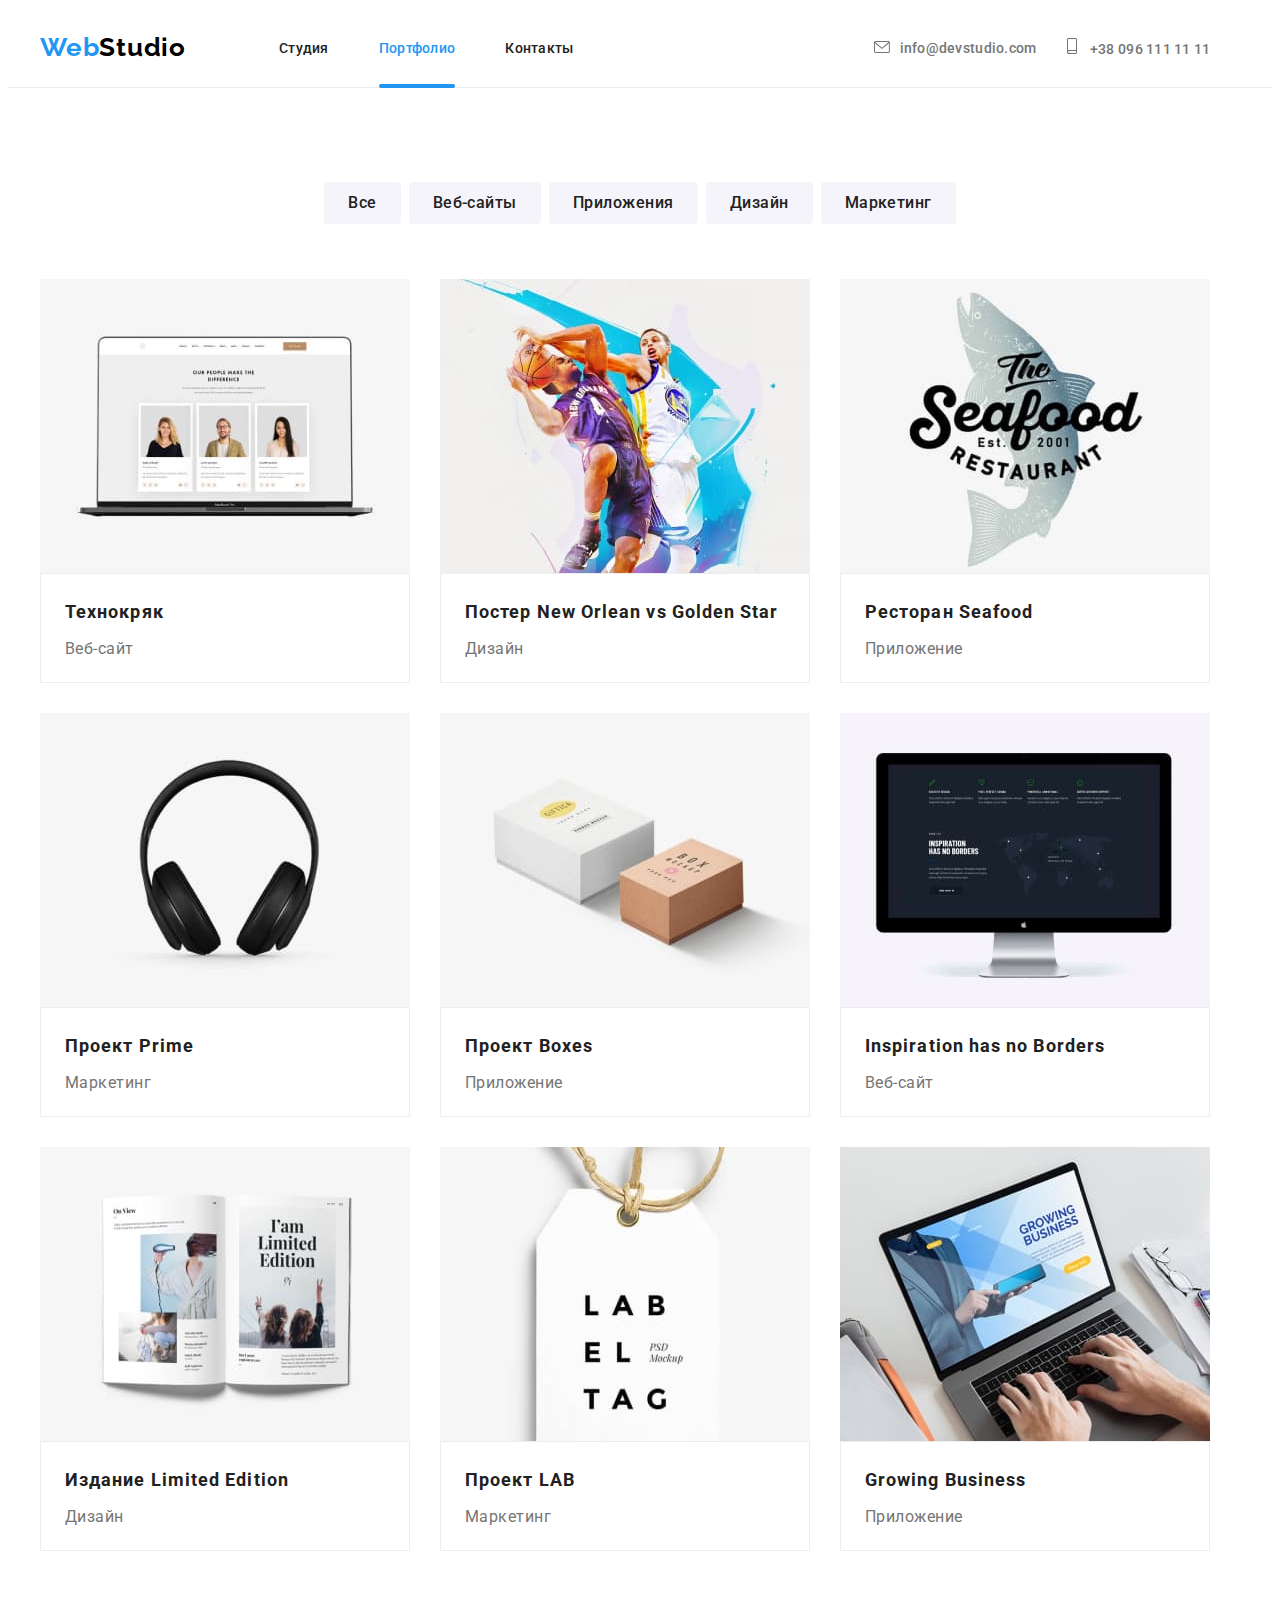
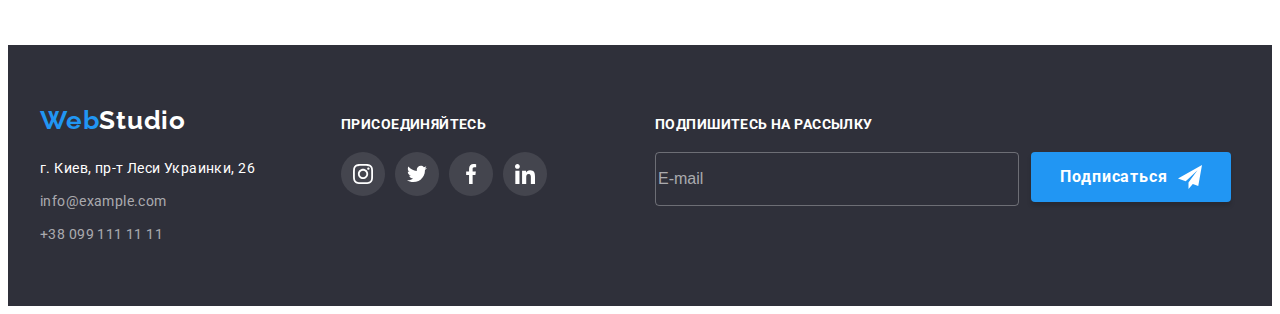
==== commit 81fce0bf: "picture" ====
--- a/portfolio.html
+++ b/portfolio.html
@@ -144,7 +144,7 @@
       <section class="section">
         <div class="container">
           <h1 class="portfolio-title visually-hidden">Портфолио</h1>
-          <!-- portfolio nav ------------- -->
+          <!-- portfolio nav -->
 
           <ul class="filter">
             <li class="filter__item">
@@ -169,16 +169,41 @@
             <li class="project__item">
               <a href="" class="project__link">
                 <div class="project__card-img">
-                  <img
-                    srcset="
-                      ./images/p01_450_294.jpg 450w,
-                      ./images/p01_354_294.jpg 354w,
-                      ./images/p01_370_294.jpg 370w
-                    "
-                    src="./images/p01_450_294.jpg"
-                    alt="Фотографии сотрудников"
-                    sizes="(min-width: 1200px) 33vw, (min-width: 768px) 50vw, 100vw"
-                  />
+                  <picture>
+                    <source
+                      srcset="
+                        ./images/p01_370_294.jpg    1x,
+                        ./images/p01_370_294_2x.jpg 2x
+                      "
+                      media="(min-width: 1200px)"
+                    />
+                    <source
+                      srcset="
+                        ./images/p01_354_294.jpg    1x,
+                        ./images/p01_354_294_2x.jpg 2x
+                      "
+                      media="(min-width: 768px)"
+                    />
+                    <source
+                      srcset="
+                        ./images/p01_450_294.jpg    1x,
+                        ./images/p01_450_294_2x.jpg 2x
+                      "
+                      media="(min-width: 480px)"
+                    />
+
+                    <img
+                      srcset="
+                        ./images/p01_370_294.jpg 370w,
+                        ./images/p01_354_294.jpg 354w,
+                        ./images/p01_450_294.jpg 450w
+                      "
+                      src="./images/p01_450_294.jpg"
+                      alt="Фотографии сотрудников"
+                      sizes="(min-width: 1200px) 33vw, (min-width: 768px) 50vw, 100vw"
+                    />
+                  </picture>
+
                   <p class="project__text">
                     Технокряк это современная площадка распространения
                     коронавируса. Компании используют эту платформу для
@@ -194,16 +219,41 @@
             <li class="project__item">
               <a href="" class="project__link">
                 <div class="project__card-img">
-                  <img
-                    srcset="
-                      ./images/p02_450_294.jpg 450w,
-                      ./images/p02_354_294.jpg 354w,
-                      ./images/p02_370_294.jpg 370w
-                    "
-                    src="./images/p02_450_294.jpg"
-                    alt="Двое играют в волейбол"
-                    sizes="(min-width: 1200px) 33vw, (min-width: 768px) 50vw, 100vw"
-                  />
+                  <picture>
+                    <source
+                      srcset="
+                        ./images/p02_370_294.jpg    1x,
+                        ./images/p02_370_294_2x.jpg 2x
+                      "
+                      media="(min-width: 1200px)"
+                    />
+                    <source
+                      srcset="
+                        ./images/p02_354_294.jpg    1x,
+                        ./images/p02_354_294_2x.jpg 2x
+                      "
+                      media="(min-width: 768px)"
+                    />
+                    <source
+                      srcset="
+                        ./images/p02_450_294.jpg    1x,
+                        ./images/p02_450_294_2x.jpg 2x
+                      "
+                      media="(min-width: 480px)"
+                    />
+
+                    <img
+                      srcset="
+                        ./images/p02_370_294.jpg 370w,
+                        ./images/p02_354_294.jpg 354w,
+                        ./images/p02_450_294.jpg 450w
+                      "
+                      src="./images/p02_450_294.jpg"
+                      alt="Двое играют в волейбол"
+                      sizes="(min-width: 1200px) 33vw, (min-width: 768px) 50vw, 100vw"
+                    />
+                  </picture>
+
                   <p class="project__text">
                     Технокряк это современная площадка распространения
                     коронавируса. Компании используют эту платформу для
@@ -221,16 +271,41 @@
             <li class="project__item">
               <a href="" class="project__link">
                 <div class="project__card-img">
-                  <img
-                    srcset="
-                      ./images/p03_450_294.jpg 450w,
-                      ./images/p03_354_294.jpg 354w,
-                      ./images/p03_370_294.jpg 370w
-                    "
-                    src="./images/p03_450_294.jpg"
-                    alt="Лого ресторана"
-                    sizes="(min-width: 1200px) 33vw, (min-width: 768px) 50vw, 100vw"
-                  />
+                  <picture>
+                    <source
+                      srcset="
+                        ./images/p03_370_294.jpg    1x,
+                        ./images/p03_370_294_2x.jpg 2x
+                      "
+                      media="(min-width: 1200px)"
+                    />
+                    <source
+                      srcset="
+                        ./images/p03_354_294.jpg    1x,
+                        ./images/p03_354_294_2x.jpg 2x
+                      "
+                      media="(min-width: 768px)"
+                    />
+                    <source
+                      srcset="
+                        ./images/p03_450_294.jpg    1x,
+                        ./images/p03_450_294_2x.jpg 2x
+                      "
+                      media="(min-width: 480px)"
+                    />
+
+                    <img
+                      srcset="
+                        ./images/p03_370_294.jpg 370w,
+                        ./images/p03_354_294.jpg 354w,
+                        ./images/p03_450_294.jpg 450w
+                      "
+                      src="./images/p03_450_294.jpg"
+                      alt="Лого ресторана"
+                      sizes="(min-width: 1200px) 33vw, (min-width: 768px) 50vw, 100vw"
+                    />
+                  </picture>
+
                   <p class="project__text">
                     Технокряк это современная площадка распространения
                     коронавируса. Компании используют эту платформу для
@@ -248,16 +323,41 @@
             <li class="project__item">
               <a href="" class="project__link">
                 <div class="project__card-img">
-                  <img
-                    srcset="
-                      ./images/p04_450_294.jpg 450w,
-                      ./images/p04_354_294.jpg 354w,
-                      ./images/p04_370_294.jpg 370w
-                    "
-                    src="./images/p04_450_294.jpg"
-                    alt="Наушники"
-                    sizes="(min-width: 1200px) 33vw, (min-width: 768px) 50vw, 100vw"
-                  />
+                  <picture>
+                    <source
+                      srcset="
+                        ./images/p04_370_294.jpg    1x,
+                        ./images/p04_370_294_2x.jpg 2x
+                      "
+                      media="(min-width: 1200px)"
+                    />
+                    <source
+                      srcset="
+                        ./images/p04_354_294.jpg    1x,
+                        ./images/p04_354_294_2x.jpg 2x
+                      "
+                      media="(min-width: 768px)"
+                    />
+                    <source
+                      srcset="
+                        ./images/p04_450_294.jpg    1x,
+                        ./images/p04_450_294_2x.jpg 2x
+                      "
+                      media="(min-width: 480px)"
+                    />
+
+                    <img
+                      srcset="
+                        ./images/p04_370_294.jpg 370w,
+                        ./images/p04_354_294.jpg 354w,
+                        ./images/p04_450_294.jpg 450w
+                      "
+                      src="./images/p04_450_294.jpg"
+                      alt="Наушники"
+                      sizes="(min-width: 1200px) 33vw, (min-width: 768px) 50vw, 100vw"
+                    />
+                  </picture>
+
                   <p class="project__text">
                     Технокряк это современная площадка распространения
                     коронавируса. Компании используют эту платформу для
@@ -275,16 +375,40 @@
             <li class="project__item">
               <a href="" class="project__link">
                 <div class="project__card-img">
-                  <img
-                    srcset="
-                      ./images/p05_450_294.jpg 450w,
-                      ./images/p05_354_294.jpg 354w,
-                      ./images/p05_370_294.jpg 370w
-                    "
-                    src="./images/p05_450_294.jpg"
-                    alt="Две коробочки"
-                    sizes="(min-width: 1200px) 33vw, (min-width: 768px) 50vw, 100vw"
-                  />
+                  <picture>
+                    <source
+                      srcset="
+                        ./images/p05_370_294.jpg    1x,
+                        ./images/p05_370_294_2x.jpg 2x
+                      "
+                      media="(min-width: 1200px)"
+                    />
+                    <source
+                      srcset="
+                        ./images/p05_354_294.jpg    1x,
+                        ./images/p05_354_294_2x.jpg 2x
+                      "
+                      media="(min-width: 768px)"
+                    />
+                    <source
+                      srcset="
+                        ./images/p05_450_294.jpg    1x,
+                        ./images/p05_450_294_2x.jpg 2x
+                      "
+                      media="(min-width: 480px)"
+                    />
+
+                    <img
+                      srcset="
+                        ./images/p05_370_294.jpg 370w,
+                        ./images/p05_354_294.jpg 354w,
+                        ./images/p05_450_294.jpg 450w
+                      "
+                      src="./images/p05_450_294.jpg"
+                      alt="Две коробочки"
+                      sizes="(min-width: 1200px) 33vw, (min-width: 768px) 50vw, 100vw"
+                    />
+                  </picture>
                   <p class="project__text">
                     Технокряк это современная площадка распространения
                     коронавируса. Компании используют эту платформу для
@@ -302,16 +426,41 @@
             <li class="project__item">
               <a href="" class="project__link">
                 <div class="project__card-img">
-                  <img
-                    srcset="
-                      ./images/p06_450_294.jpg 450w,
-                      ./images/p06_354_294.jpg 354w,
-                      ./images/p06_370_294.jpg 370w
-                    "
-                    src="./images/p06_450_294.jpg"
-                    alt="Веб страница на мониторе"
-                    sizes="(min-width: 1200px) 33vw, (min-width: 768px) 50vw, 100vw"
-                  />
+                  <picture>
+                    <source
+                      srcset="
+                        ./images/p06_370_294.jpg    1x,
+                        ./images/p06_370_294_2x.jpg 2x
+                      "
+                      media="(min-width: 1200px)"
+                    />
+                    <source
+                      srcset="
+                        ./images/p06_354_294.jpg    1x,
+                        ./images/p06_354_294_2x.jpg 2x
+                      "
+                      media="(min-width: 768px)"
+                    />
+                    <source
+                      srcset="
+                        ./images/p06_450_294.jpg    1x,
+                        ./images/p06_450_294_2x.jpg 2x
+                      "
+                      media="(min-width: 480px)"
+                    />
+
+                    <img
+                      srcset="
+                        ./images/p06_370_294.jpg 370w,
+                        ./images/p06_354_294.jpg 354w,
+                        ./images/p06_450_294.jpg 450w
+                      "
+                      src="./images/p06_450_294.jpg"
+                      alt="Веб страница на мониторе"
+                      sizes="(min-width: 1200px) 33vw, (min-width: 768px) 50vw, 100vw"
+                    />
+                  </picture>
+
                   <p class="project__text">
                     Технокряк это современная площадка распространения
                     коронавируса. Компании используют эту платформу для
@@ -329,16 +478,41 @@
             <li class="project__item">
               <a href="" class="project__link">
                 <div class="project__card-img">
-                  <img
-                    srcset="
-                      ./images/p07_450_294.jpg 450w,
-                      ./images/p07_354_294.jpg 354w,
-                      ./images/p07_370_294.jpg 370w
-                    "
-                    src="./images/p07_450_294.jpg"
-                    alt="Раскрытая страница журнала"
-                    sizes="(min-width: 1200px) 33vw, (min-width: 768px) 50vw, 100vw"
-                  />
+                  <picture>
+                    <source
+                      srcset="
+                        ./images/p07_370_294.jpg    1x,
+                        ./images/p07_370_294_2x.jpg 2x
+                      "
+                      media="(min-width: 1200px)"
+                    />
+                    <source
+                      srcset="
+                        ./images/p07_354_294.jpg    1x,
+                        ./images/p07_354_294_2x.jpg 2x
+                      "
+                      media="(min-width: 768px)"
+                    />
+                    <source
+                      srcset="
+                        ./images/p07_450_294.jpg    1x,
+                        ./images/p07_450_294_2x.jpg 2x
+                      "
+                      media="(min-width: 480px)"
+                    />
+
+                    <img
+                      srcset="
+                        ./images/p07_370_294.jpg 370w,
+                        ./images/p07_354_294.jpg 354w,
+                        ./images/p07_450_294.jpg 450w
+                      "
+                      src="./images/p07_450_294.jpg"
+                      alt="Раскрытая страница журнала"
+                      sizes="(min-width: 1200px) 33vw, (min-width: 768px) 50vw, 100vw"
+                    />
+                  </picture>
+
                   <p class="project__text">
                     Технокряк это современная площадка распространения
                     коронавируса. Компании используют эту платформу для
@@ -356,16 +530,41 @@
             <li class="project__item">
               <a href="" class="project__link">
                 <div class="project__card-img">
-                  <img
-                    srcset="
-                      ./images/p08_450_294.jpg 450w,
-                      ./images/p08_354_294.jpg 354w,
-                      ./images/p08_370_294.jpg 370w
-                    "
-                    src="./images/p08_450_294.jpg"
-                    alt="Ярлык на веревочке"
-                    sizes="(min-width: 1200px) 33vw, (min-width: 768px) 50vw, 100vw"
-                  />
+                  <picture>
+                    <source
+                      srcset="
+                        ./images/p08_370_294.jpg    1x,
+                        ./images/p08_370_294_2x.jpg 2x
+                      "
+                      media="(min-width: 1200px)"
+                    />
+                    <source
+                      srcset="
+                        ./images/p08_354_294.jpg    1x,
+                        ./images/p08_354_294_2x.jpg 2x
+                      "
+                      media="(min-width: 768px)"
+                    />
+                    <source
+                      srcset="
+                        ./images/p08_450_294.jpg    1x,
+                        ./images/p08_450_294_2x.jpg 2x
+                      "
+                      media="(min-width: 480px)"
+                    />
+
+                    <img
+                      srcset="
+                        ./images/p08_370_294.jpg 370w,
+                        ./images/p08_354_294.jpg 354w,
+                        ./images/p08_450_294.jpg 450w
+                      "
+                      src="./images/p08_450_294.jpg"
+                      alt="Ярлык на веревочке"
+                      sizes="(min-width: 1200px) 33vw, (min-width: 768px) 50vw, 100vw"
+                    />
+                  </picture>
+
                   <p class="project__text">
                     Технокряк это современная площадка распространения
                     коронавируса. Компании используют эту платформу для
@@ -383,16 +582,41 @@
             <li class="project__item">
               <a href="" class="project__link">
                 <div class="project__card-img">
-                  <img
-                    srcset="
-                      ./images/p09_450_294.jpg 450w,
-                      ./images/p09_354_294.jpg 354w,
-                      ./images/p09_370_294.jpg 370w
-                    "
-                    src="./images/p09_450_294.jpg"
-                    alt="Работа за ноутбуком"
-                    sizes="(min-width: 1200px) 33vw, (min-width: 768px) 50vw, 100vw"
-                  />
+                  <picture>
+                    <source
+                      srcset="
+                        ./images/p09_370_294.jpg    1x,
+                        ./images/p09_370_294_2x.jpg 2x
+                      "
+                      media="(min-width: 1200px)"
+                    />
+                    <source
+                      srcset="
+                        ./images/p09_354_294.jpg    1x,
+                        ./images/p09_354_294_2x.jpg 2x
+                      "
+                      media="(min-width: 768px)"
+                    />
+                    <source
+                      srcset="
+                        ./images/p09_450_294.jpg    1x,
+                        ./images/p09_450_294_2x.jpg 2x
+                      "
+                      media="(min-width: 480px)"
+                    />
+
+                    <img
+                      srcset="
+                        ./images/p09_370_294.jpg 370w,
+                        ./images/p09_354_294.jpg 354w,
+                        ./images/p09_450_294.jpg 450w
+                      "
+                      src="./images/p09_450_294.jpg"
+                      alt="Работа за ноутбуком"
+                      sizes="(min-width: 1200px) 33vw, (min-width: 768px) 50vw, 100vw"
+                    />
+                  </picture>
+
                   <p class="project__text">
                     Технокряк это современная площадка распространения
                     коронавируса. Компании используют эту платформу для
@@ -480,7 +704,7 @@
         <div class="container__item container-email">
           <p class="footer-cont-text">Подпишитесь на рассылку</p>
           <form class="form-input">
-            <label for="form-input__label"></label>
+            <label for="item-mail"></label>
             <input
               type="email"
               class="form-input__item"
--- a/css/main.min.css
+++ b/css/main.min.css
@@ -1,2 +1,2 @@
-:root{--prim-text-color: #757575;--title-text-color: #212121;--accent-color: #2196f3;--prim-backg-color: #ffffff;--light-backg-color: #f5f4fa;--dark-backg-color: #2f303a}body.modal-open{overflow:hidden}p,h1,h2,h3,h4,h5,h6{margin:0}ul{margin:0;padding:0}body{font-family:'Roboto', sans-serif;color:var(--prim-text-color);background-color:var(--prim-backg-color)}button{cursor:pointer}img{display:block;max-width:100%;height:auto}a{text-decoration:none}ul{list-style:none}.visually-hidden{position:absolute;white-space:nowrap;width:1px;height:1px;overflow:hidden;border:0;padding:0;clip:rect(0 0 0 0);clip-path:inset(50%);margin:-1px}.development__box,.social__link,.client__link,.footer-icon-link{display:flex;align-items:center}.container{width:100%;padding-left:15px;padding-right:15px;margin:0 auto}@media screen and (min-width: 480px){.container{width:480px}}@media screen and (min-width: 768px){.container{width:768px}}@media screen and (min-width: 1200px){.container{width:1200px}}.section{padding-top:60px;padding-bottom:60px}@media screen and (min-width: 1200px){.section{padding-top:94px;padding-bottom:94px}}.section-title{text-align:center;color:var(--title-text-color);margin-bottom:50px}@media screen and (min-width: 480px){.section-title{font-weight:700;font-size:28px;line-height:1.17857;letter-spacing:.03em}}@media screen and (min-width: 1200px){.section-title{font-size:36px;line-height:1.16667;letter-spacing:.03em}}.logo{font-family:Raleway, sans-serif;font-weight:700;font-size:24px;line-height:1.16667;letter-spacing:.03em;color:var(--accent-color);transition:color 300ms cubic-bezier(0.4, 0, 0.2, 1)}@media screen and (min-width: 1200px){.logo{font-weight:700;font-size:26px;line-height:1.19231;letter-spacing:.03em}}.logo:hover .logo__dark,.logo:focus .logo__dark,.logo:hover .logo__light,.logo:focus .logo__light{color:var(--accent-color)}.logo__dark{font-family:Raleway, sans-serif;color:#000000}.logo__light{font-family:Raleway, sans-serif;color:#ffffff}.btn{font-family:inherit;cursor:pointer;width:200px;height:50px;font-weight:700;font-size:16px;line-height:1.875;letter-spacing:.06em;display:flex;align-items:center;justify-content:center;text-align:center;white-space:nowrap;color:#ffffff;background-color:var(--accent-color);border:transparent;border-radius:4px;box-shadow:0px 4px 4px rgba(0,0,0,0.15);transition:background-color 300ms cubic-bezier(0.4, 0, 0.2, 1)}.btn:hover,.btn:focus{background-color:#188ce8}.header{padding-top:16px;padding-bottom:16px;border-bottom:1px solid #ececec}@media screen and (min-width: 768px){.header{padding-top:26px;padding-bottom:26px}}@media screen and (min-width: 1200px){.header{padding-top:24px;padding-bottom:24px}}.container__header{position:relative;display:flex;align-items:center;justify-content:space-between}.menu-open-btn{display:inline-flex;margin:0;padding:0;border:none;background-color:transparent}.menu-open-btn:hover,.menu-open-btn:focus{fill:var(--accent-color)}@media screen and (min-width: 768px){.menu-open-btn{display:none}}.site-nav{font-weight:500;font-size:14px;line-height:1.14286;letter-spacing:.02em;display:none}@media screen and (min-width: 768px){.site-nav{display:contents;margin-left:88px;display:flex}}@media screen and (min-width: 1200px){.site-nav{margin-left:93px}}.site-nav__item{position:relative}.site-nav__item+.site-nav__item{margin-left:50px}.site-nav__link{color:var(--title-text-color);transition:color 300ms cubic-bezier(0.4, 0, 0.2, 1)}.site-nav__link:hover,.site-nav__link:focus{color:var(--accent-color)}.site-nav__link--current{color:var(--accent-color)}.site-nav__link--current::after{content:'';width:100%;height:4px;background:#2196f3;border-radius:2px;position:absolute;left:0;top:44px}.connect{font-weight:500;font-size:12px;line-height:1.16667;letter-spacing:.02em;display:none}@media screen and (min-width: 768px){.connect{display:contents;margin-right:auto;display:flex;flex-wrap:wrap;width:100%;margin-right:auto;margin-left:84px}.connect__link{color:var(--prim-text-color);transition:color 300ms cubic-bezier(0.4, 0, 0.2, 1)}.connect__link:hover,.connect__link:focus{color:var(--accent-color)}.connect__icon{fill:currentColor}}@media screen and (min-width: 768px) and (min-width: 768px){.connect__icon{margin-right:8px}}@media screen and (min-width: 768px) and (min-width: 1200px){.connect__icon{margin-right:10px}}@media screen and (min-width: 768px) and (min-width: 768px){.connect__icon--env{width:14px;height:10px}}@media screen and (min-width: 768px) and (min-width: 1200px){.connect__icon--env{width:16px;height:12px}}@media screen and (min-width: 768px) and (min-width: 768px){.connect__icon--smart{width:10px;height:14px}}@media screen and (min-width: 768px) and (min-width: 1200px){.connect__icon--smart{width:10px;height:16px}}@media screen and (min-width: 1200px){.connect{font-weight:500;font-size:14px;line-height:1.14286;letter-spacing:.02em;margin-left:300px;flex-direction:row;align-items:center}.connect__item+.connect__item{margin-left:30px}}.mob-menu{position:fixed;z-index:1;background-color:#ffffff;width:100vw;height:100vw;top:0;left:0;padding-top:48px;padding-bottom:48px;padding-left:40px;font-style:normal;font-weight:500}.mob-menu-container{height:100%;display:flex;flex-direction:column;justify-content:space-between}.menu-close-btn{margin:0;padding:0;border:none;background-color:transparent;position:absolute;top:10px;right:15px}.menu-close-btn:hover,.menu-close-btn:focus{fill:var(--accent-color)}.mob-menu__item:not(:last-child){margin-bottom:32px}.mob-menu__link{font-size:40px;line-height:47px;letter-spacing:0.02em;color:#212121}.mob-menu__link:hover,.mob-menu__link:focus{color:#2196f3}.mob-contact{display:block}.mob-soc__item{margin-top:32}.mob-contact__tel{font-size:34px;line-height:40px;letter-spacing:0.02em;color:#2196f3}.mob-contact__tel:hover,.mob-contact__tel:focus{color:#188ce8}.mob-contact__mail{font-size:24px;line-height:28px;letter-spacing:0.02em;color:#757575}.mob-contact__mail:hover,.mob-contact__mail:focus{color:#188ce8}.mob-soc{margin-top:64px;display:flex}.mob-soc__link{font-size:18px;line-height:22px;letter-spacing:0.02em;color:#2196f3}.mob-soc__item:not(:last-child){margin-right:10px;padding-right:10px;border-right:1px solid rgba(33,33,33,0.2)}.hero{background-color:var(--dark-backg-color);max-width:480px;padding:118px 0;margin-left:auto;margin-right:auto;background-image:linear-gradient(to right, rgba(47,48,58,0.4), rgba(47,48,58,0.4)),url("../images/hero-480_400.jpg");background-repeat:no-repeat;background-position:center;background-size:cover}@media (min-device-pixel-ratio: 2), (min-resolution: 192dpi), (min-resolution: 2dppx){.hero{background-image:linear-gradient(to right, rgba(47,48,58,0.4), rgba(47,48,58,0.4)),url("../images/hero-480_400_2x.jpg")}}@media screen and (min-width: 768px){.hero{max-width:768px;background-image:linear-gradient(to right, rgba(47,48,58,0.4), rgba(47,48,58,0.4)),url("../images/hero-768_400.jpg")}}@media screen and (min-width: 768px) and (min-device-pixel-ratio: 2), screen and (min-width: 768px) and (min-resolution: 192dpi), screen and (min-width: 768px) and (min-resolution: 2dppx){.hero{background-image:linear-gradient(to right, rgba(47,48,58,0.4), rgba(47,48,58,0.4)),url("../images/hero-768_400_2x.jpg")}}@media screen and (min-width: 1200px){.hero{max-width:1600px;padding:200px 0;margin-left:auto;margin-right:auto;background-image:linear-gradient(to right, rgba(47,48,58,0.4), rgba(47,48,58,0.4)),url("../images/hero-1600_600.jpg")}}@media screen and (min-width: 1200px) and (min-device-pixel-ratio: 2), screen and (min-width: 1200px) and (min-resolution: 192dpi), screen and (min-width: 1200px) and (min-resolution: 2dppx){.hero{background-image:linear-gradient(to right, rgba(47,48,58,0.4), rgba(47,48,58,0.4)),url("../images/hero-1600_600_2x.jpg")}}.hero__title{font-weight:900;font-size:26px;line-height:1.61538;letter-spacing:.06em;max-width:360px;text-align:center;text-transform:uppercase;color:#ffffff;margin-bottom:30px;margin-left:auto;margin-right:auto}.btn__hero{padding:10px 32px;margin-left:auto;margin-right:auto}.advantage-list{max-width:480px;margin-bottom:-30px}@media screen and (min-width: 768px){.advantage-list{max-width:768px;display:flex;flex-wrap:wrap;margin-left:-30px}}@media screen and (min-width: 1200px){.advantage-list{max-width:1200px}}.advantage-list__item{margin-bottom:30px}@media screen and (min-width: 768px){.advantage-list__item{width:calc(100% / 2 - 30px);margin-left:30px}}@media screen and (min-width: 1200px){.advantage-list__item{width:calc(100% / 4 - 30px)}}.advantage-list__box{display:flex;height:120px;margin-bottom:30px;align-items:center;justify-content:center;background:var(--light-backg-color);border-radius:4px}.advantage-list__title{font-weight:700;font-size:14px;line-height:1.14286;letter-spacing:.03em;text-transform:uppercase;color:var(--title-text-color);margin-bottom:10px}.advantage-list__text{font-size:14px;line-height:1.71429;letter-spacing:.03em;max-width:450px}@media screen and (min-width: 768px){.advantage-list__text{max-width:354px}}@media screen and (min-width: 1200px){.advantage-list__text{max-width:270px}}.section--no-padding{display:none}@media screen and (min-width: 1200px){.section--no-padding{display:contents;padding-top:0}}.development-list{display:flex;margin-left:-30px}.development-list__item{position:relative;width:calc(100% / 3 - 30px);margin-left:30px}.development__box{position:absolute;justify-content:center;width:100%;height:70px;background:rgba(47,48,58,0.8);bottom:0px}.development__text{font-weight:700;font-size:14px;line-height:1.14286;letter-spacing:.03em;text-transform:uppercase;color:#ffffff}.section--other-background{background-color:var(--light-backg-color)}.team{max-width:480px;margin-bottom:-30px}@media screen and (min-width: 768px){.team{max-width:768px;display:flex;flex-wrap:wrap;margin-left:-30px}}@media screen and (min-width: 1200px){.team{max-width:1200px}}.team__item{margin-bottom:30px;background:#ffffff;box-shadow:0px 1px 3px rgba(0,0,0,0.12),0px 1px 1px rgba(0,0,0,0.14),0px 2px 1px rgba(0,0,0,0.2);border-radius:0px 0px 4px 4px}@media screen and (min-width: 768px){.team__item{width:calc(100% / 2 - 30px);margin-left:30px}}@media screen and (min-width: 1200px){.team__item{width:calc(100% / 4 - 30px)}}.team__card{padding:30px 0}.team__title{font-weight:500;font-size:16px;line-height:1.1875;letter-spacing:.03em;text-align:center;color:var(--title-text-color);margin-bottom:10px}.team__text{font-size:16px;line-height:1.1875;letter-spacing:.03em;text-align:center;margin-bottom:16px}.social{display:flex;justify-content:center}.social__item{width:44px;height:44px}.social__item+.social__item{margin-left:10px}.social__link{justify-content:center;width:100%;height:100%;border-radius:50%;color:#afb1b8;background-color:var(--prim-backg-color);transition-property:background-color, color;transition-duration:250ms;transition-timing-function:cubic-bezier(0.4, 0, 0.2, 1)}.social__link:hover,.social__link:focus{color:#ffffff;background-color:var(--accent-color)}.social__icon{fill:currentColor}.client{max-width:480px;margin-bottom:-30px;display:flex;flex-wrap:wrap;margin-left:-30px}@media screen and (min-width: 768px){.client{max-width:768px}}@media screen and (min-width: 1200px){.client{max-width:1200px}}.client__item{margin-bottom:30px;background:#ffffff;width:calc(100% / 2 - 30px);margin-left:30px}.client__item+.client__item{margin-left:30px}@media screen and (min-width: 768px){.client__item{width:calc(100% / 3 - 30px)}}@media screen and (min-width: 1200px){.client__item{width:calc(100% / 6 - 30px)}}.client__link{justify-content:center;width:100%;height:100%;border:1px solid #afb1b8;border-radius:4px;color:#afb1b8;transition-property:border, color;transition-duration:250ms;transition-timing-function:cubic-bezier(0.4, 0, 0.2, 1)}.client__link:hover,.client__link:focus{color:var(--accent-color);border:1px solid var(--accent-color)}.client__icon{fill:currentColor}.footer{background-color:var(--dark-backg-color);padding-bottom:60px}@media screen and (min-width: 768px){.container--flex{display:flex;flex-wrap:wrap;align-items:baseline;justify-items:center}}.container__item{padding-top:60px;text-align:center}@media screen and (min-width: 768px){.container__item{width:50%}}@media screen and (min-width: 1200px){.container__item{text-align:left}}@media screen and (min-width: 768px){.container-logoadd{width:50%}}@media screen and (min-width: 1200px){.container-logoadd{width:231px}}.container-address{margin-top:20px}.footer-address__item{font-style:normal;font-size:14px;line-height:1.71429;letter-spacing:.03em}.footer-address__item:not(:last-child){margin-bottom:9px}.footer-link--address{color:#ffffff;transition:color 300ms cubic-bezier(0.4, 0, 0.2, 1)}.footer-link--mail,.footer-link--tel{color:rgba(255,255,255,0.6);transition:color 300ms cubic-bezier(0.4, 0, 0.2, 1)}.footer-link:hover,.footer-link:focus{color:var(--accent-color)}@media screen and (min-width: 1200px){.container-links{margin-left:70px;margin-right:93px;width:206px}}.footer-cont-text{font-weight:700;font-size:14px;line-height:1.14286;letter-spacing:.03em;text-transform:uppercase;color:#ffffff;margin-bottom:20px}.footer-icon{display:flex;justify-content:center}@media screen and (min-width: 1200px){.footer-icon{justify-content:left}}.footer-icon__item{width:44px;height:44px}.footer-icon__item+.footer-icon__item{margin-left:10px}.footer-icon-link{justify-content:center;width:100%;height:100%;border-radius:50%;color:#ffffff;background:rgba(255,255,255,0.1);transition-property:background-color, color;transition-duration:250ms;transition-timing-function:cubic-bezier(0.4, 0, 0.2, 1)}.footer-icon-link:hover,.footer-icon-link:focus{color:#ffffff;background-color:var(--accent-color)}.footer-icon-icon{fill:currentColor}.container-email{width:100%;margin-left:auto;margin-right:auto}@media screen and (min-width: 480px){.container-email{width:450px}}@media screen and (min-width: 1200px){.container-email{width:570px}}.form-input{display:block}@media screen and (min-width: 1200px){.form-input{display:inline-flex}}.form-input__item{margin-left:auto;margin-right:auto;width:100%;height:100%;margin-bottom:20px;font-size:16px;height:50px;border-radius:4px;background-color:transparent;border:1px solid rgba(255,255,255,0.3);transition:border-color 500ms}@media screen and (min-width: 480px){.form-input__item{width:450px}}@media screen and (min-width: 1200px){.form-input__item{width:358px}}.form-input__item::placeholder{color:rgba(255,255,255,0.6);transition:color 500ms}.form-input__item:hover,.form-input__item:focus{color:#ffffff;border:1px solid #ffffff}.form-input__item:hover::placeholder,.form-input__item:focus::placeholder{color:#ffffff}.form-input__btn{padding:10px 28px;margin-left:auto;margin-right:auto}@media screen and (min-width: 1200px){.form-input__btn{padding:10px 28px;margin-left:12px}}.icon-send{margin-left:10px;fill:currentColor}.filter{display:flex;flex-wrap:wrap;flex-direction:row;margin-left:-8px;margin-bottom:25px}@media screen and (min-width: 768px){.filter{justify-content:center}}.filter__btn{margin-left:8px;margin-bottom:15px;padding:6px 22px;font-family:inherit;white-space:nowrap;cursor:pointer;font-weight:500;font-size:16px;line-height:1.625;letter-spacing:.03em;color:var(--title-text-color);border-color:transparent;border-radius:4px;background-color:var(--light-backg-color);transition-property:background-color, color, box-shadow;transition-duration:250ms;transition-timing-function:cubic-bezier(0.4, 0, 0.2, 1)}.filter__btn:hover,.filter__btn:focus{color:#ffffff;background-color:var(--accent-color);box-shadow:0px 3px 1px rgba(0,0,0,0.1),0px 1px 2px rgba(0,0,0,0.08),0px 2px 2px rgba(0,0,0,0.12)}.project{max-width:450px}@media screen and (min-width: 768px){.project{max-width:768px;display:flex;flex-wrap:wrap;margin-left:-30px;margin-bottom:-30px}}@media screen and (min-width: 1200px){.project{max-width:1200px}}.project__item{margin-bottom:30px;position:relative}@media screen and (min-width: 768px){.project__item{width:calc(100% / 2 - 30px);margin-left:30px}}@media screen and (min-width: 1200px){.project__item{width:calc(100% / 3 - 30px)}}.project__card-img{position:relative;overflow:hidden}.project__text{position:absolute;top:0;left:0;font-size:18px;line-height:1.55556;letter-spacing:.03em;color:#ffffff;background-color:rgba(33,150,243,0.8);padding:24px;height:100%;transform:translateY(100%);transition:transform 300ms cubic-bezier(0.4, 0, 0.2, 1)}.project__link{display:block;transition:box-shadow 300ms cubic-bezier(0.4, 0, 0.2, 1)}.project__link:hover,.project__link:focus{box-shadow:0px 1px 1px rgba(0,0,0,0.12),0px 4px 4px rgba(0,0,0,0.06),1px 4px 6px rgba(0,0,0,0.16)}.project__link:hover .project__text,.project__link:focus .project__text{transform:translateY(0)}.project__footer{background:#ffffff;border:1px solid #eeeeee;box-sizing:border-box;padding:20px 24px}@media screen and (min-width: 768px){.project__footer{height:146px}}@media screen and (min-width: 1200px){.project__footer{height:110px}}.project__title{margin-bottom:4px;font-weight:700;font-size:18px;line-height:2;letter-spacing:.06em;color:var(--title-text-color)}.project__development{font-weight:hull;font-size:16px;line-height:1.875;letter-spacing:.03em;color:var(--prim-text-color)}.backdrop{position:fixed;top:0;width:100vw;height:100vh;background-color:rgba(0,0,0,0.367);overflow-y:scroll;transition:opacity 500ms, visibility 500ms}.is-hidden{opacity:0;pointer-events:none;visibility:hidden}.modal{background-color:#ffffff;border-radius:10px;position:absolute;top:50%;left:50%;transform:translate(-50%, -50%);padding:40px}@media screen and (min-width: 480px){.modal{width:450px;min-height:609px}}@media screen and (min-width: 1200px){.modal{width:528px;min-height:581px}}.modal-close-btn{width:30px;height:30px;border-radius:50%;border:1px solid #999999;background-color:transparent;position:absolute;top:8px;right:8px;display:flex;align-items:center;justify-content:center}.modal-close-btn:hover,.modal-close-btn:focus{fill:var(--accent-color)}.modal-title{font-weight:700;font-size:20px;line-height:1.15;letter-spacing:.03em;text-align:center;color:var(--title-text-color);margin-bottom:12px}.form-field{margin-bottom:10px}.modal-label{display:block;font-size:12px;line-height:1.33333;letter-spacing:.01em;color:var(--prim-text-color);margin-bottom:10px}.modal-label--end{margin-bottom:20px}.modal-label__field{position:relative;display:block;margin-top:4px}.modal-label__block{width:100%;border:1px solid rgba(33,33,33,0.2);border-radius:4px;outline:none}.modal-label__block::placeholder{font-size:12px;line-height:1.16667;letter-spacing:.01em;color:rgba(117,117,117,0.5)}.modal-label__block:hover::placeholder,.modal-label__block:focus::placeholder{color:var(--accent-color)}.modal-label__block:hover+.modal-icon,.modal-label__block:focus+.modal-icon{fill:var(--accent-color)}.modal-label__block--input{height:40px;padding-left:42px}.modal-label__block--text{height:120px;padding:12px 16px;resize:none;display:block;margin-top:4px}.modal-icon{position:absolute;left:12px;top:50%;transform:translateY(-50%);fill:var(--title-text-color)}.chek-field{position:relative;margin-bottom:30px;display:flex;align-items:center;justify-content:center}.modal-chek-span{width:16px;height:15px;border:2px solid #000000;border-radius:2px;margin-right:8px;fill:transparent}.modal-chek-text{font-size:14px;color:var(--prim-text-color)}.modal-chek:focus+.modal-chek-span{outline:3px solid var(--accent-color)}.modal-chek:checked+.modal-chek-span{background-color:var(--accent-color);border:none;fill:#ffffff}.chek-label-span{color:var(--accent-color);text-decoration:underline}.btn--submit{padding:10px 32px;margin-left:auto;margin-right:auto}
+:root{--prim-text-color: #757575;--title-text-color: #212121;--accent-color: #2196f3;--prim-backg-color: #ffffff;--light-backg-color: #f5f4fa;--dark-backg-color: #2f303a}body.modal-open{overflow:hidden}p,h1,h2,h3,h4,h5,h6{margin:0}ul{margin:0;padding:0}body{font-family:'Roboto', sans-serif;color:var(--prim-text-color);background-color:var(--prim-backg-color)}button{cursor:pointer}img{display:block;max-width:100%;height:auto}a{text-decoration:none}ul{list-style:none}.visually-hidden{position:absolute;white-space:nowrap;width:1px;height:1px;overflow:hidden;border:0;padding:0;clip:rect(0 0 0 0);clip-path:inset(50%);margin:-1px}.development__box,.social__link,.client__link,.footer-icon-link{display:flex;align-items:center}.container{width:100%;padding-left:15px;padding-right:15px;margin:0 auto}@media screen and (min-width: 480px){.container{width:480px}}@media screen and (min-width: 768px){.container{width:768px}}@media screen and (min-width: 1200px){.container{width:1200px}}.section{padding-top:60px;padding-bottom:60px}@media screen and (min-width: 1200px){.section{padding-top:94px;padding-bottom:94px}}.section-title{text-align:center;color:var(--title-text-color);margin-bottom:50px}@media screen and (min-width: 480px){.section-title{font-weight:700;font-size:28px;line-height:1.17857;letter-spacing:.03em}}@media screen and (min-width: 1200px){.section-title{font-size:36px;line-height:1.16667;letter-spacing:.03em}}.logo{font-family:Raleway, sans-serif;font-weight:700;font-size:24px;line-height:1.16667;letter-spacing:.03em;color:var(--accent-color);transition:color 300ms cubic-bezier(0.4, 0, 0.2, 1)}@media screen and (min-width: 1200px){.logo{font-weight:700;font-size:26px;line-height:1.19231;letter-spacing:.03em}}.logo:hover .logo__dark,.logo:focus .logo__dark,.logo:hover .logo__light,.logo:focus .logo__light{color:var(--accent-color)}.logo__dark{font-family:Raleway, sans-serif;color:#000000}.logo__light{font-family:Raleway, sans-serif;color:#ffffff}.btn{font-family:inherit;cursor:pointer;width:200px;height:50px;font-weight:700;font-size:16px;line-height:1.875;letter-spacing:.06em;display:flex;align-items:center;justify-content:center;text-align:center;white-space:nowrap;color:#ffffff;background-color:var(--accent-color);border:transparent;border-radius:4px;box-shadow:0px 4px 4px rgba(0,0,0,0.15);transition:background-color 300ms cubic-bezier(0.4, 0, 0.2, 1)}.btn:hover,.btn:focus{background-color:#188ce8}.header{padding-top:16px;padding-bottom:16px;border-bottom:1px solid #ececec}@media screen and (min-width: 768px){.header{padding-top:26px;padding-bottom:26px}}@media screen and (min-width: 1200px){.header{padding-top:24px;padding-bottom:24px}}.container__header{position:relative;display:flex;align-items:center;justify-content:space-between}.menu-open-btn{display:inline-flex;margin:0;padding:0;border:none;background-color:transparent}.menu-open-btn:hover,.menu-open-btn:focus{fill:var(--accent-color)}@media screen and (min-width: 768px){.menu-open-btn{display:none}}.site-nav{font-weight:500;font-size:14px;line-height:1.14286;letter-spacing:.02em;display:none}@media screen and (min-width: 768px){.site-nav{display:contents;margin-left:88px;display:flex}}@media screen and (min-width: 1200px){.site-nav{margin-left:93px}}.site-nav__item{position:relative}.site-nav__item+.site-nav__item{margin-left:50px}.site-nav__link{color:var(--title-text-color);transition:color 300ms cubic-bezier(0.4, 0, 0.2, 1)}.site-nav__link:hover,.site-nav__link:focus{color:var(--accent-color)}.site-nav__link--current{color:var(--accent-color)}.site-nav__link--current::after{content:'';width:100%;height:4px;background:#2196f3;border-radius:2px;position:absolute;left:0;top:44px}.connect{font-weight:500;font-size:12px;line-height:1.16667;letter-spacing:.02em;display:none}@media screen and (min-width: 768px){.connect{display:contents;margin-right:auto;display:flex;flex-wrap:wrap;width:100%;margin-right:auto;margin-left:84px}.connect__link{color:var(--prim-text-color);transition:color 300ms cubic-bezier(0.4, 0, 0.2, 1)}.connect__link:hover,.connect__link:focus{color:var(--accent-color)}.connect__icon{fill:currentColor}}@media screen and (min-width: 768px) and (min-width: 768px){.connect__icon{margin-right:8px}}@media screen and (min-width: 768px) and (min-width: 1200px){.connect__icon{margin-right:10px}}@media screen and (min-width: 768px) and (min-width: 768px){.connect__icon--env{width:14px;height:10px}}@media screen and (min-width: 768px) and (min-width: 1200px){.connect__icon--env{width:16px;height:12px}}@media screen and (min-width: 768px) and (min-width: 768px){.connect__icon--smart{width:10px;height:14px}}@media screen and (min-width: 768px) and (min-width: 1200px){.connect__icon--smart{width:10px;height:16px}}@media screen and (min-width: 1200px){.connect{font-weight:500;font-size:14px;line-height:1.14286;letter-spacing:.02em;margin-left:300px;flex-direction:row;align-items:center}.connect__item+.connect__item{margin-left:30px}}.mob-menu{position:fixed;z-index:1;background-color:#ffffff;width:100vw;height:100vw;min-height:700px;top:0;left:0;padding-top:48px;padding-bottom:48px;padding-left:40px;font-style:normal;font-weight:500}.mob-menu-container{height:100%;display:flex;flex-direction:column;justify-content:space-between}.menu-close-btn{margin:0;padding:0;border:none;background-color:transparent;position:absolute;top:10px;right:15px}.menu-close-btn:hover,.menu-close-btn:focus{fill:var(--accent-color)}.mob-menu__item:not(:last-child){margin-bottom:32px}.mob-menu__link{font-size:40px;line-height:47px;letter-spacing:0.02em;color:#212121}.mob-menu__link:hover,.mob-menu__link:focus{color:#2196f3}.mob-contact{display:block}.mob-soc__item{margin-top:32}.mob-contact__tel{font-size:34px;line-height:40px;letter-spacing:0.02em;color:#2196f3}.mob-contact__tel:hover,.mob-contact__tel:focus{color:#188ce8}.mob-contact__mail{font-size:24px;line-height:28px;letter-spacing:0.02em;color:#757575}.mob-contact__mail:hover,.mob-contact__mail:focus{color:#188ce8}.mob-soc{margin-top:64px;display:flex}.mob-soc__link{font-size:18px;line-height:22px;letter-spacing:0.02em;color:#2196f3}.mob-soc__item:not(:last-child){margin-right:10px;padding-right:10px;border-right:1px solid rgba(33,33,33,0.2)}.hero{background-color:var(--dark-backg-color);max-width:480px;padding:118px 0;margin-left:auto;margin-right:auto;background-image:linear-gradient(to right, rgba(47,48,58,0.4), rgba(47,48,58,0.4)),url("../images/hero-480_400.jpg");background-repeat:no-repeat;background-position:center;background-size:cover}@media (min-device-pixel-ratio: 2), (min-resolution: 192dpi), (min-resolution: 2dppx){.hero{background-image:linear-gradient(to right, rgba(47,48,58,0.4), rgba(47,48,58,0.4)),url("../images/hero-480_400_2x.jpg")}}@media screen and (min-width: 768px){.hero{max-width:768px;background-image:linear-gradient(to right, rgba(47,48,58,0.4), rgba(47,48,58,0.4)),url("../images/hero-768_400.jpg")}}@media screen and (min-width: 768px) and (min-device-pixel-ratio: 2), screen and (min-width: 768px) and (min-resolution: 192dpi), screen and (min-width: 768px) and (min-resolution: 2dppx){.hero{background-image:linear-gradient(to right, rgba(47,48,58,0.4), rgba(47,48,58,0.4)),url("../images/hero-768_400_2x.jpg")}}@media screen and (min-width: 1200px){.hero{max-width:1600px;padding:200px 0;margin-left:auto;margin-right:auto;background-image:linear-gradient(to right, rgba(47,48,58,0.4), rgba(47,48,58,0.4)),url("../images/hero-1600_600.jpg")}}@media screen and (min-width: 1200px) and (min-device-pixel-ratio: 2), screen and (min-width: 1200px) and (min-resolution: 192dpi), screen and (min-width: 1200px) and (min-resolution: 2dppx){.hero{background-image:linear-gradient(to right, rgba(47,48,58,0.4), rgba(47,48,58,0.4)),url("../images/hero-1600_600_2x.jpg")}}.hero__title{font-weight:900;font-size:26px;line-height:1.61538;letter-spacing:.06em;max-width:360px;text-align:center;text-transform:uppercase;color:#ffffff;margin-bottom:30px;margin-left:auto;margin-right:auto}.btn__hero{padding:10px 32px;margin-left:auto;margin-right:auto}.advantage-list{max-width:480px;margin-bottom:-30px}@media screen and (min-width: 768px){.advantage-list{max-width:768px;display:flex;flex-wrap:wrap;margin-left:-30px}}@media screen and (min-width: 1200px){.advantage-list{max-width:1200px}}.advantage-list__item{margin-bottom:30px}@media screen and (min-width: 768px){.advantage-list__item{width:calc(100% / 2 - 30px);margin-left:30px}}@media screen and (min-width: 1200px){.advantage-list__item{width:calc(100% / 4 - 30px)}}.advantage-list__box{display:flex;height:120px;margin-bottom:30px;align-items:center;justify-content:center;background:var(--light-backg-color);border-radius:4px}.advantage-list__title{font-weight:700;font-size:14px;line-height:1.14286;letter-spacing:.03em;text-transform:uppercase;color:var(--title-text-color);margin-bottom:10px}.advantage-list__text{font-size:14px;line-height:1.71429;letter-spacing:.03em;max-width:450px}@media screen and (min-width: 768px){.advantage-list__text{max-width:354px}}@media screen and (min-width: 1200px){.advantage-list__text{max-width:270px}}.section--no-padding{display:none}@media screen and (min-width: 1200px){.section--no-padding{display:contents;padding-top:0}}.development-list{display:flex;margin-left:-30px}.development-list__item{position:relative;width:calc(100% / 3 - 30px);margin-left:30px}.development__box{position:absolute;justify-content:center;width:100%;height:70px;background:rgba(47,48,58,0.8);bottom:0px}.development__text{font-weight:700;font-size:14px;line-height:1.14286;letter-spacing:.03em;text-transform:uppercase;color:#ffffff}.section--other-background{background-color:var(--light-backg-color)}.team{max-width:480px;margin-bottom:-30px}@media screen and (min-width: 768px){.team{max-width:768px;display:flex;flex-wrap:wrap;margin-left:-30px}}@media screen and (min-width: 1200px){.team{max-width:1200px}}.team__item{margin-bottom:30px;background:#ffffff;box-shadow:0px 1px 3px rgba(0,0,0,0.12),0px 1px 1px rgba(0,0,0,0.14),0px 2px 1px rgba(0,0,0,0.2);border-radius:0px 0px 4px 4px}@media screen and (min-width: 768px){.team__item{width:calc(100% / 2 - 30px);margin-left:30px}}@media screen and (min-width: 1200px){.team__item{width:calc(100% / 4 - 30px)}}.team__card{padding:30px 0}.team__title{font-weight:500;font-size:16px;line-height:1.1875;letter-spacing:.03em;text-align:center;color:var(--title-text-color);margin-bottom:10px}.team__text{font-size:16px;line-height:1.1875;letter-spacing:.03em;text-align:center;margin-bottom:16px}.social{display:flex;justify-content:center}.social__item{width:44px;height:44px}.social__item+.social__item{margin-left:10px}.social__link{justify-content:center;width:100%;height:100%;border-radius:50%;color:#afb1b8;background-color:var(--prim-backg-color);transition-property:background-color, color;transition-duration:250ms;transition-timing-function:cubic-bezier(0.4, 0, 0.2, 1)}.social__link:hover,.social__link:focus{color:#ffffff;background-color:var(--accent-color)}.social__icon{fill:currentColor}.client{max-width:480px;margin-bottom:-30px;display:flex;flex-wrap:wrap;margin-left:-30px}@media screen and (min-width: 768px){.client{max-width:768px}}@media screen and (min-width: 1200px){.client{max-width:1200px}}.client__item{margin-bottom:30px;background:#ffffff;width:calc(100% / 2 - 30px);margin-left:30px}.client__item+.client__item{margin-left:30px}@media screen and (min-width: 768px){.client__item{width:calc(100% / 3 - 30px)}}@media screen and (min-width: 1200px){.client__item{width:calc(100% / 6 - 30px)}}.client__link{justify-content:center;width:100%;height:100%;border:1px solid #afb1b8;border-radius:4px;color:#afb1b8;transition-property:border, color;transition-duration:250ms;transition-timing-function:cubic-bezier(0.4, 0, 0.2, 1)}.client__link:hover,.client__link:focus{color:var(--accent-color);border:1px solid var(--accent-color)}.client__icon{fill:currentColor}.footer{background-color:var(--dark-backg-color);padding-bottom:60px}@media screen and (min-width: 768px){.container--flex{display:flex;flex-wrap:wrap;align-items:baseline;justify-items:center}}.container__item{padding-top:60px;text-align:center}@media screen and (min-width: 768px){.container__item{width:50%}}@media screen and (min-width: 1200px){.container__item{text-align:left}}@media screen and (min-width: 768px){.container-logoadd{width:50%}}@media screen and (min-width: 1200px){.container-logoadd{width:231px}}.container-address{margin-top:20px}.footer-address__item{font-style:normal;font-size:14px;line-height:1.71429;letter-spacing:.03em}.footer-address__item:not(:last-child){margin-bottom:9px}.footer-link--address{color:#ffffff;transition:color 300ms cubic-bezier(0.4, 0, 0.2, 1)}.footer-link--mail,.footer-link--tel{color:rgba(255,255,255,0.6);transition:color 300ms cubic-bezier(0.4, 0, 0.2, 1)}.footer-link:hover,.footer-link:focus{color:var(--accent-color)}@media screen and (min-width: 1200px){.container-links{margin-left:70px;margin-right:93px;width:206px}}.footer-cont-text{font-weight:700;font-size:14px;line-height:1.14286;letter-spacing:.03em;text-transform:uppercase;color:#ffffff;margin-bottom:20px}.footer-icon{display:flex;justify-content:center}@media screen and (min-width: 1200px){.footer-icon{justify-content:left}}.footer-icon__item{width:44px;height:44px}.footer-icon__item+.footer-icon__item{margin-left:10px}.footer-icon-link{justify-content:center;width:100%;height:100%;border-radius:50%;color:#ffffff;background:rgba(255,255,255,0.1);transition-property:background-color, color;transition-duration:250ms;transition-timing-function:cubic-bezier(0.4, 0, 0.2, 1)}.footer-icon-link:hover,.footer-icon-link:focus{color:#ffffff;background-color:var(--accent-color)}.footer-icon-icon{fill:currentColor}.container-email{width:100%;margin-left:auto;margin-right:auto}@media screen and (min-width: 480px){.container-email{width:450px}}@media screen and (min-width: 1200px){.container-email{width:570px}}.form-input{display:block}@media screen and (min-width: 1200px){.form-input{display:inline-flex}}.form-input__item{margin-left:auto;margin-right:auto;width:100%;height:100%;margin-bottom:20px;font-size:16px;height:50px;border-radius:4px;background-color:transparent;border:1px solid rgba(255,255,255,0.3);transition:border-color 500ms}@media screen and (min-width: 480px){.form-input__item{width:450px}}@media screen and (min-width: 1200px){.form-input__item{width:358px}}.form-input__item::placeholder{color:rgba(255,255,255,0.6);transition:color 500ms}.form-input__item:hover,.form-input__item:focus{color:#ffffff;border:1px solid #ffffff}.form-input__item:hover::placeholder,.form-input__item:focus::placeholder{color:#ffffff}.form-input__btn{padding:10px 28px;margin-left:auto;margin-right:auto}@media screen and (min-width: 1200px){.form-input__btn{padding:10px 28px;margin-left:12px}}.icon-send{margin-left:10px;fill:currentColor}.filter{display:flex;flex-wrap:wrap;flex-direction:row;margin-left:-8px;margin-bottom:40px}@media screen and (min-width: 768px){.filter{justify-content:center}}.filter__item{margin-left:8px}.filter__item:not(:last-child){margin-bottom:15px}.filter__btn{padding:6px 22px;font-family:inherit;white-space:nowrap;cursor:pointer;font-weight:500;font-size:16px;line-height:1.625;letter-spacing:.03em;color:var(--title-text-color);border-color:transparent;border-radius:4px;background-color:var(--light-backg-color);transition-property:background-color, color, box-shadow;transition-duration:250ms;transition-timing-function:cubic-bezier(0.4, 0, 0.2, 1)}.filter__btn:hover,.filter__btn:focus{color:#ffffff;background-color:var(--accent-color);box-shadow:0px 3px 1px rgba(0,0,0,0.1),0px 1px 2px rgba(0,0,0,0.08),0px 2px 2px rgba(0,0,0,0.12)}.project{max-width:450px}@media screen and (min-width: 768px){.project{max-width:768px;display:flex;flex-wrap:wrap;margin-left:-30px;margin-bottom:-30px}}@media screen and (min-width: 1200px){.project{max-width:1200px}}.project__item{margin-bottom:30px;position:relative}@media screen and (min-width: 768px){.project__item{width:calc(100% / 2 - 30px);margin-left:30px}}@media screen and (min-width: 1200px){.project__item{width:calc(100% / 3 - 30px)}}.project__card-img{position:relative;overflow:hidden}.project__text{position:absolute;top:0;left:0;font-size:18px;line-height:1.55556;letter-spacing:.03em;color:#ffffff;background-color:rgba(33,150,243,0.8);padding:24px;height:100%;transform:translateY(100%);transition:transform 300ms cubic-bezier(0.4, 0, 0.2, 1)}.project__link{display:block;transition:box-shadow 300ms cubic-bezier(0.4, 0, 0.2, 1)}.project__link:hover,.project__link:focus{box-shadow:0px 1px 1px rgba(0,0,0,0.12),0px 4px 4px rgba(0,0,0,0.06),1px 4px 6px rgba(0,0,0,0.16)}.project__link:hover .project__text,.project__link:focus .project__text{transform:translateY(0)}.project__footer{background:#ffffff;border:1px solid #eeeeee;box-sizing:border-box;padding:20px 24px}@media screen and (min-width: 768px){.project__footer{height:146px}}@media screen and (min-width: 1200px){.project__footer{height:110px}}.project__title{margin-bottom:4px;font-weight:700;font-size:18px;line-height:2;letter-spacing:.06em;color:var(--title-text-color)}.project__development{font-weight:hull;font-size:16px;line-height:1.875;letter-spacing:.03em;color:var(--prim-text-color)}.backdrop{position:fixed;top:0;width:100vw;height:100vh;background-color:rgba(0,0,0,0.367);overflow-y:scroll;transition:opacity 500ms, visibility 500ms}.is-hidden{opacity:0;pointer-events:none;visibility:hidden}.modal{background-color:#ffffff;border-radius:10px;position:absolute;top:50%;left:50%;transform:translate(-50%, -50%);padding:40px}@media screen and (min-width: 480px){.modal{width:450px;min-height:609px}}@media screen and (min-width: 1200px){.modal{width:528px;min-height:581px}}.modal-close-btn{width:30px;height:30px;border-radius:50%;border:1px solid #999999;background-color:transparent;position:absolute;top:8px;right:8px;display:flex;align-items:center;justify-content:center}.modal-close-btn:hover,.modal-close-btn:focus{fill:var(--accent-color)}.modal-title{font-weight:700;font-size:20px;line-height:1.15;letter-spacing:.03em;text-align:center;color:var(--title-text-color);margin-bottom:12px}.form-field{margin-bottom:10px}.modal-label{display:block;font-size:12px;line-height:1.33333;letter-spacing:.01em;color:var(--prim-text-color);margin-bottom:10px}.modal-label--end{margin-bottom:20px}.modal-label__field{position:relative;display:block;margin-top:4px}.modal-label__block{width:100%;border:1px solid rgba(33,33,33,0.2);border-radius:4px;outline:none}.modal-label__block::placeholder{font-size:12px;line-height:1.16667;letter-spacing:.01em;color:rgba(117,117,117,0.5)}.modal-label__block:hover::placeholder,.modal-label__block:focus::placeholder{color:var(--accent-color)}.modal-label__block:hover+.modal-icon,.modal-label__block:focus+.modal-icon{fill:var(--accent-color)}.modal-label__block--input{height:40px;padding-left:42px}.modal-label__block--text{height:120px;padding:12px 16px;resize:none;display:block;margin-top:4px}.modal-icon{position:absolute;left:12px;top:50%;transform:translateY(-50%);fill:var(--title-text-color)}.chek-field{position:relative;margin-bottom:30px;display:flex;align-items:center;justify-content:center}.modal-chek-span{width:16px;height:15px;border:2px solid #000000;border-radius:2px;margin-right:8px;fill:transparent}.modal-chek-text{font-size:14px;color:var(--prim-text-color)}.modal-chek:focus+.modal-chek-span{outline:3px solid var(--accent-color)}.modal-chek:checked+.modal-chek-span{background-color:var(--accent-color);border:none;fill:#ffffff}.chek-label-span{color:var(--accent-color);text-decoration:underline}.btn--submit{padding:10px 32px;margin-left:auto;margin-right:auto}
 /*# sourceMappingURL=main.min.css.map */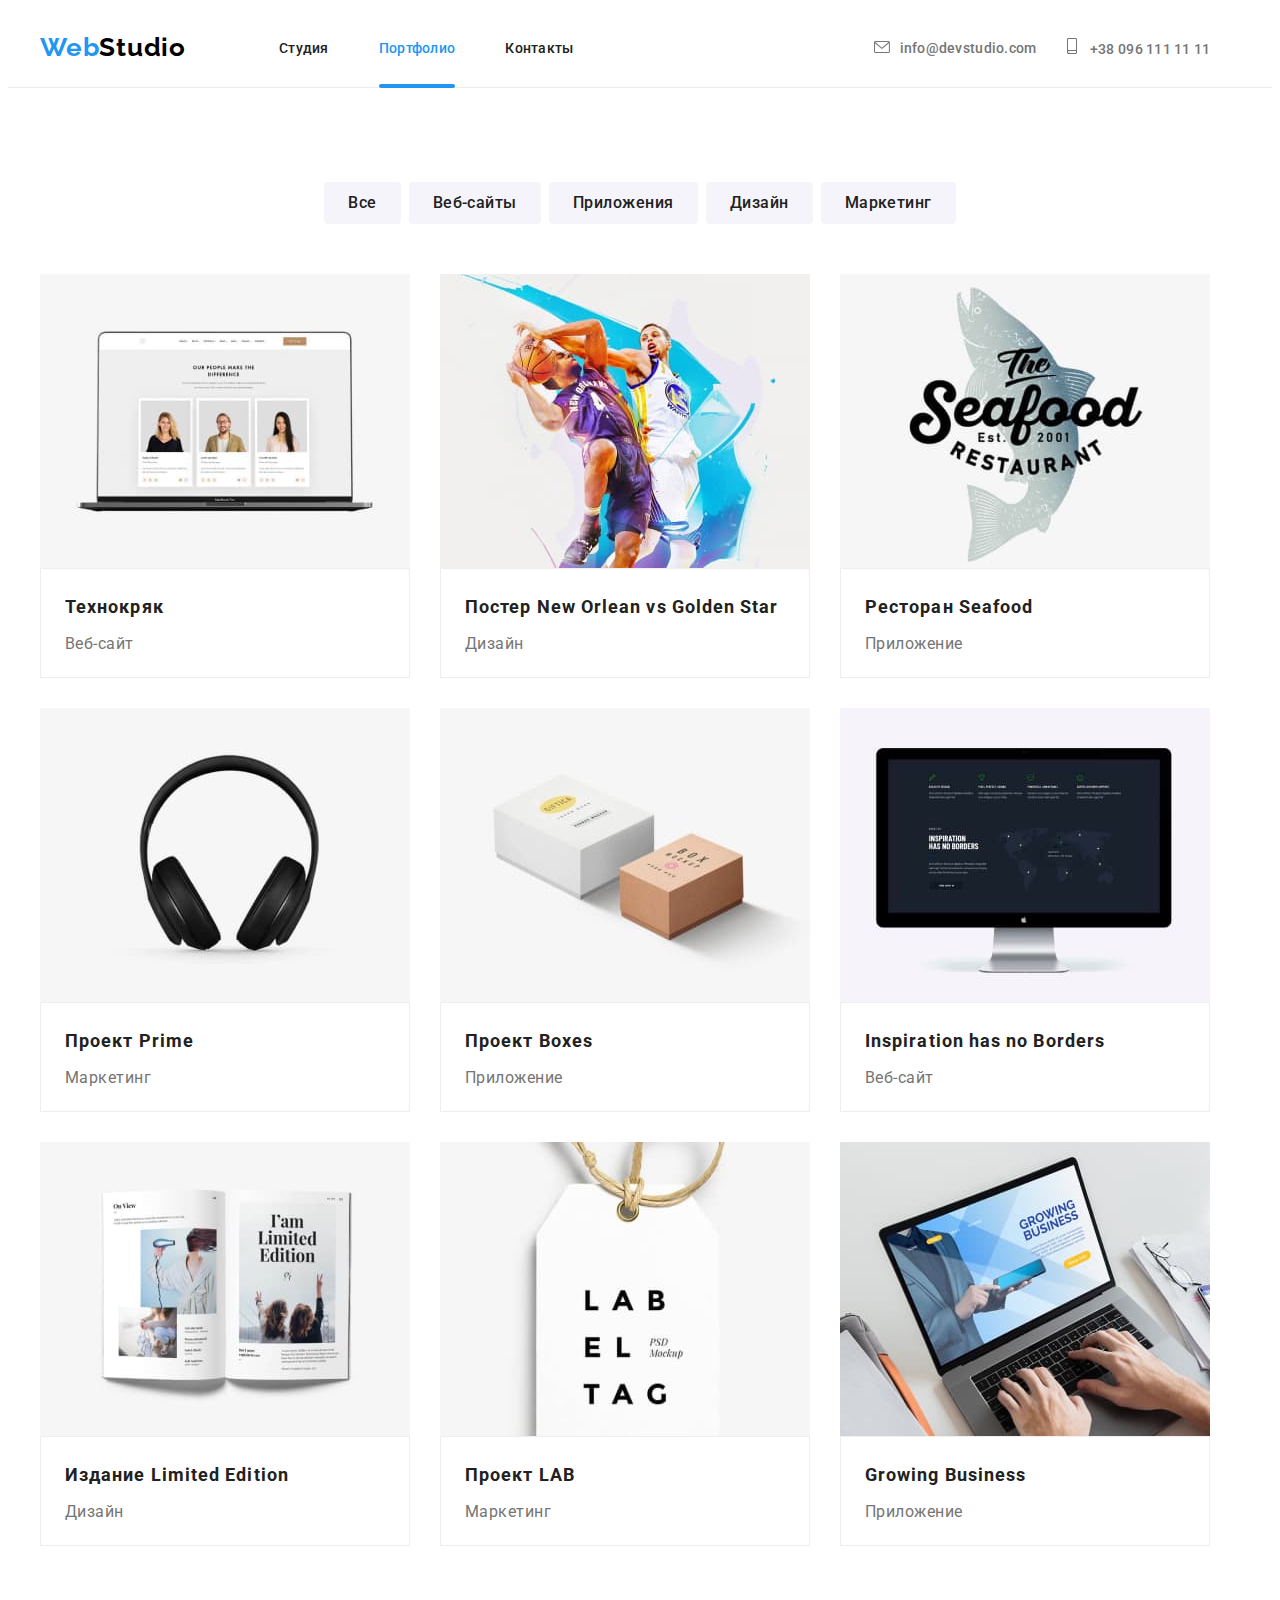
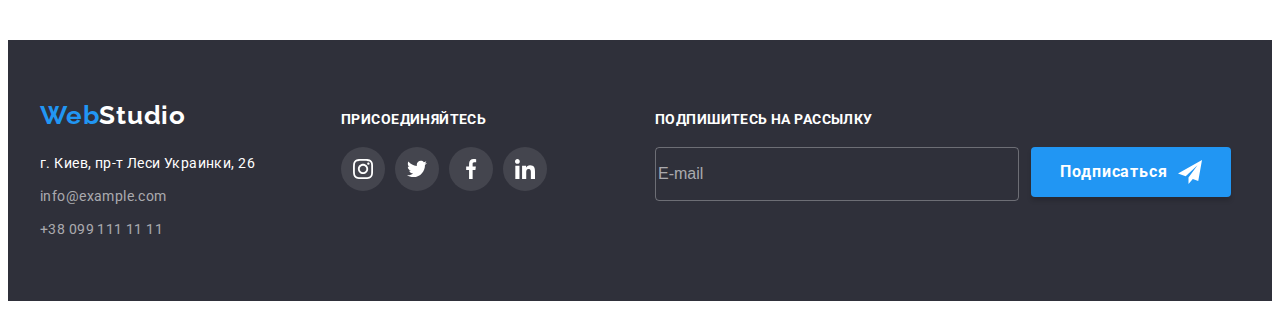
==== commit baa1fba4: "margin" ====
--- a/portfolio.html
+++ b/portfolio.html
@@ -5,12 +5,6 @@
     <meta http-equiv="X-UA-Compatible" content="IE=edge" />
     <meta name="viewport" content="width=device-width, initial-scale=1.0" />
     <title>Portfolio</title>
-    <link rel="preconnect" href="https://fonts.googleapis.com" />
-    <link rel="preconnect" href="https://fonts.gstatic.com" crossorigin />
-    <link
-      href="https://fonts.googleapis.com/css2?family=Raleway:wght@700&family=Roboto:wght@400;500;700;900&display=swap"
-      rel="stylesheet"
-    />
     <link
       rel="stylesheet"
       href="https://cdnjs.cloudflare.com/ajax/libs/modern-normalize/1.1.0/modern-normalize.min.css"
@@ -18,6 +12,13 @@
       crossorigin="anonymous"
       referrerpolicy="no-referrer"
     />
+    <link rel="preconnect" href="https://fonts.googleapis.com" />
+    <link rel="preconnect" href="https://fonts.gstatic.com" crossorigin />
+    <link
+      href="https://fonts.googleapis.com/css2?family=Raleway:wght@700&family=Roboto:wght@400;500;700;900&display=swap"
+      rel="stylesheet"
+    />
+
     <!-- <link rel="stylesheet" href="./css/styles.css" /> -->
     <link rel="stylesheet" href="./css/main.min.css" />
   </head>
@@ -100,7 +101,11 @@
                 <a href="./index.html" class="mob-menu__link">Студия</a>
               </li>
               <li class="mob-menu__item">
-                <a href="./portfolio.html" class="mob-menu__link">Портфолио</a>
+                <a
+                  href="./portfolio.html"
+                  class="mob-menu__link mob-menu__link--current"
+                  >Портфолио</a
+                >
               </li>
               <li class="mob-menu__item">
                 <a href="" class="mob-menu__link">Контакты</a>
--- a/css/main.min.css
+++ b/css/main.min.css
@@ -1,2 +1,2 @@
-:root{--prim-text-color: #757575;--title-text-color: #212121;--accent-color: #2196f3;--prim-backg-color: #ffffff;--light-backg-color: #f5f4fa;--dark-backg-color: #2f303a}body.modal-open{overflow:hidden}p,h1,h2,h3,h4,h5,h6{margin:0}ul{margin:0;padding:0}body{font-family:'Roboto', sans-serif;color:var(--prim-text-color);background-color:var(--prim-backg-color)}button{cursor:pointer}img{display:block;max-width:100%;height:auto}a{text-decoration:none}ul{list-style:none}.visually-hidden{position:absolute;white-space:nowrap;width:1px;height:1px;overflow:hidden;border:0;padding:0;clip:rect(0 0 0 0);clip-path:inset(50%);margin:-1px}.development__box,.social__link,.client__link,.footer-icon-link{display:flex;align-items:center}.container{width:100%;padding-left:15px;padding-right:15px;margin:0 auto}@media screen and (min-width: 480px){.container{width:480px}}@media screen and (min-width: 768px){.container{width:768px}}@media screen and (min-width: 1200px){.container{width:1200px}}.section{padding-top:60px;padding-bottom:60px}@media screen and (min-width: 1200px){.section{padding-top:94px;padding-bottom:94px}}.section-title{text-align:center;color:var(--title-text-color);margin-bottom:50px}@media screen and (min-width: 480px){.section-title{font-weight:700;font-size:28px;line-height:1.17857;letter-spacing:.03em}}@media screen and (min-width: 1200px){.section-title{font-size:36px;line-height:1.16667;letter-spacing:.03em}}.logo{font-family:Raleway, sans-serif;font-weight:700;font-size:24px;line-height:1.16667;letter-spacing:.03em;color:var(--accent-color);transition:color 300ms cubic-bezier(0.4, 0, 0.2, 1)}@media screen and (min-width: 1200px){.logo{font-weight:700;font-size:26px;line-height:1.19231;letter-spacing:.03em}}.logo:hover .logo__dark,.logo:focus .logo__dark,.logo:hover .logo__light,.logo:focus .logo__light{color:var(--accent-color)}.logo__dark{font-family:Raleway, sans-serif;color:#000000}.logo__light{font-family:Raleway, sans-serif;color:#ffffff}.btn{font-family:inherit;cursor:pointer;width:200px;height:50px;font-weight:700;font-size:16px;line-height:1.875;letter-spacing:.06em;display:flex;align-items:center;justify-content:center;text-align:center;white-space:nowrap;color:#ffffff;background-color:var(--accent-color);border:transparent;border-radius:4px;box-shadow:0px 4px 4px rgba(0,0,0,0.15);transition:background-color 300ms cubic-bezier(0.4, 0, 0.2, 1)}.btn:hover,.btn:focus{background-color:#188ce8}.header{padding-top:16px;padding-bottom:16px;border-bottom:1px solid #ececec}@media screen and (min-width: 768px){.header{padding-top:26px;padding-bottom:26px}}@media screen and (min-width: 1200px){.header{padding-top:24px;padding-bottom:24px}}.container__header{position:relative;display:flex;align-items:center;justify-content:space-between}.menu-open-btn{display:inline-flex;margin:0;padding:0;border:none;background-color:transparent}.menu-open-btn:hover,.menu-open-btn:focus{fill:var(--accent-color)}@media screen and (min-width: 768px){.menu-open-btn{display:none}}.site-nav{font-weight:500;font-size:14px;line-height:1.14286;letter-spacing:.02em;display:none}@media screen and (min-width: 768px){.site-nav{display:contents;margin-left:88px;display:flex}}@media screen and (min-width: 1200px){.site-nav{margin-left:93px}}.site-nav__item{position:relative}.site-nav__item+.site-nav__item{margin-left:50px}.site-nav__link{color:var(--title-text-color);transition:color 300ms cubic-bezier(0.4, 0, 0.2, 1)}.site-nav__link:hover,.site-nav__link:focus{color:var(--accent-color)}.site-nav__link--current{color:var(--accent-color)}.site-nav__link--current::after{content:'';width:100%;height:4px;background:#2196f3;border-radius:2px;position:absolute;left:0;top:44px}.connect{font-weight:500;font-size:12px;line-height:1.16667;letter-spacing:.02em;display:none}@media screen and (min-width: 768px){.connect{display:contents;margin-right:auto;display:flex;flex-wrap:wrap;width:100%;margin-right:auto;margin-left:84px}.connect__link{color:var(--prim-text-color);transition:color 300ms cubic-bezier(0.4, 0, 0.2, 1)}.connect__link:hover,.connect__link:focus{color:var(--accent-color)}.connect__icon{fill:currentColor}}@media screen and (min-width: 768px) and (min-width: 768px){.connect__icon{margin-right:8px}}@media screen and (min-width: 768px) and (min-width: 1200px){.connect__icon{margin-right:10px}}@media screen and (min-width: 768px) and (min-width: 768px){.connect__icon--env{width:14px;height:10px}}@media screen and (min-width: 768px) and (min-width: 1200px){.connect__icon--env{width:16px;height:12px}}@media screen and (min-width: 768px) and (min-width: 768px){.connect__icon--smart{width:10px;height:14px}}@media screen and (min-width: 768px) and (min-width: 1200px){.connect__icon--smart{width:10px;height:16px}}@media screen and (min-width: 1200px){.connect{font-weight:500;font-size:14px;line-height:1.14286;letter-spacing:.02em;margin-left:300px;flex-direction:row;align-items:center}.connect__item+.connect__item{margin-left:30px}}.mob-menu{position:fixed;z-index:1;background-color:#ffffff;width:100vw;height:100vw;min-height:700px;top:0;left:0;padding-top:48px;padding-bottom:48px;padding-left:40px;font-style:normal;font-weight:500}.mob-menu-container{height:100%;display:flex;flex-direction:column;justify-content:space-between}.menu-close-btn{margin:0;padding:0;border:none;background-color:transparent;position:absolute;top:10px;right:15px}.menu-close-btn:hover,.menu-close-btn:focus{fill:var(--accent-color)}.mob-menu__item:not(:last-child){margin-bottom:32px}.mob-menu__link{font-size:40px;line-height:47px;letter-spacing:0.02em;color:#212121}.mob-menu__link:hover,.mob-menu__link:focus{color:#2196f3}.mob-contact{display:block}.mob-soc__item{margin-top:32}.mob-contact__tel{font-size:34px;line-height:40px;letter-spacing:0.02em;color:#2196f3}.mob-contact__tel:hover,.mob-contact__tel:focus{color:#188ce8}.mob-contact__mail{font-size:24px;line-height:28px;letter-spacing:0.02em;color:#757575}.mob-contact__mail:hover,.mob-contact__mail:focus{color:#188ce8}.mob-soc{margin-top:64px;display:flex}.mob-soc__link{font-size:18px;line-height:22px;letter-spacing:0.02em;color:#2196f3}.mob-soc__item:not(:last-child){margin-right:10px;padding-right:10px;border-right:1px solid rgba(33,33,33,0.2)}.hero{background-color:var(--dark-backg-color);max-width:480px;padding:118px 0;margin-left:auto;margin-right:auto;background-image:linear-gradient(to right, rgba(47,48,58,0.4), rgba(47,48,58,0.4)),url("../images/hero-480_400.jpg");background-repeat:no-repeat;background-position:center;background-size:cover}@media (min-device-pixel-ratio: 2), (min-resolution: 192dpi), (min-resolution: 2dppx){.hero{background-image:linear-gradient(to right, rgba(47,48,58,0.4), rgba(47,48,58,0.4)),url("../images/hero-480_400_2x.jpg")}}@media screen and (min-width: 768px){.hero{max-width:768px;background-image:linear-gradient(to right, rgba(47,48,58,0.4), rgba(47,48,58,0.4)),url("../images/hero-768_400.jpg")}}@media screen and (min-width: 768px) and (min-device-pixel-ratio: 2), screen and (min-width: 768px) and (min-resolution: 192dpi), screen and (min-width: 768px) and (min-resolution: 2dppx){.hero{background-image:linear-gradient(to right, rgba(47,48,58,0.4), rgba(47,48,58,0.4)),url("../images/hero-768_400_2x.jpg")}}@media screen and (min-width: 1200px){.hero{max-width:1600px;padding:200px 0;margin-left:auto;margin-right:auto;background-image:linear-gradient(to right, rgba(47,48,58,0.4), rgba(47,48,58,0.4)),url("../images/hero-1600_600.jpg")}}@media screen and (min-width: 1200px) and (min-device-pixel-ratio: 2), screen and (min-width: 1200px) and (min-resolution: 192dpi), screen and (min-width: 1200px) and (min-resolution: 2dppx){.hero{background-image:linear-gradient(to right, rgba(47,48,58,0.4), rgba(47,48,58,0.4)),url("../images/hero-1600_600_2x.jpg")}}.hero__title{font-weight:900;font-size:26px;line-height:1.61538;letter-spacing:.06em;max-width:360px;text-align:center;text-transform:uppercase;color:#ffffff;margin-bottom:30px;margin-left:auto;margin-right:auto}.btn__hero{padding:10px 32px;margin-left:auto;margin-right:auto}.advantage-list{max-width:480px;margin-bottom:-30px}@media screen and (min-width: 768px){.advantage-list{max-width:768px;display:flex;flex-wrap:wrap;margin-left:-30px}}@media screen and (min-width: 1200px){.advantage-list{max-width:1200px}}.advantage-list__item{margin-bottom:30px}@media screen and (min-width: 768px){.advantage-list__item{width:calc(100% / 2 - 30px);margin-left:30px}}@media screen and (min-width: 1200px){.advantage-list__item{width:calc(100% / 4 - 30px)}}.advantage-list__box{display:flex;height:120px;margin-bottom:30px;align-items:center;justify-content:center;background:var(--light-backg-color);border-radius:4px}.advantage-list__title{font-weight:700;font-size:14px;line-height:1.14286;letter-spacing:.03em;text-transform:uppercase;color:var(--title-text-color);margin-bottom:10px}.advantage-list__text{font-size:14px;line-height:1.71429;letter-spacing:.03em;max-width:450px}@media screen and (min-width: 768px){.advantage-list__text{max-width:354px}}@media screen and (min-width: 1200px){.advantage-list__text{max-width:270px}}.section--no-padding{display:none}@media screen and (min-width: 1200px){.section--no-padding{display:contents;padding-top:0}}.development-list{display:flex;margin-left:-30px}.development-list__item{position:relative;width:calc(100% / 3 - 30px);margin-left:30px}.development__box{position:absolute;justify-content:center;width:100%;height:70px;background:rgba(47,48,58,0.8);bottom:0px}.development__text{font-weight:700;font-size:14px;line-height:1.14286;letter-spacing:.03em;text-transform:uppercase;color:#ffffff}.section--other-background{background-color:var(--light-backg-color)}.team{max-width:480px;margin-bottom:-30px}@media screen and (min-width: 768px){.team{max-width:768px;display:flex;flex-wrap:wrap;margin-left:-30px}}@media screen and (min-width: 1200px){.team{max-width:1200px}}.team__item{margin-bottom:30px;background:#ffffff;box-shadow:0px 1px 3px rgba(0,0,0,0.12),0px 1px 1px rgba(0,0,0,0.14),0px 2px 1px rgba(0,0,0,0.2);border-radius:0px 0px 4px 4px}@media screen and (min-width: 768px){.team__item{width:calc(100% / 2 - 30px);margin-left:30px}}@media screen and (min-width: 1200px){.team__item{width:calc(100% / 4 - 30px)}}.team__card{padding:30px 0}.team__title{font-weight:500;font-size:16px;line-height:1.1875;letter-spacing:.03em;text-align:center;color:var(--title-text-color);margin-bottom:10px}.team__text{font-size:16px;line-height:1.1875;letter-spacing:.03em;text-align:center;margin-bottom:16px}.social{display:flex;justify-content:center}.social__item{width:44px;height:44px}.social__item+.social__item{margin-left:10px}.social__link{justify-content:center;width:100%;height:100%;border-radius:50%;color:#afb1b8;background-color:var(--prim-backg-color);transition-property:background-color, color;transition-duration:250ms;transition-timing-function:cubic-bezier(0.4, 0, 0.2, 1)}.social__link:hover,.social__link:focus{color:#ffffff;background-color:var(--accent-color)}.social__icon{fill:currentColor}.client{max-width:480px;margin-bottom:-30px;display:flex;flex-wrap:wrap;margin-left:-30px}@media screen and (min-width: 768px){.client{max-width:768px}}@media screen and (min-width: 1200px){.client{max-width:1200px}}.client__item{margin-bottom:30px;background:#ffffff;width:calc(100% / 2 - 30px);margin-left:30px}.client__item+.client__item{margin-left:30px}@media screen and (min-width: 768px){.client__item{width:calc(100% / 3 - 30px)}}@media screen and (min-width: 1200px){.client__item{width:calc(100% / 6 - 30px)}}.client__link{justify-content:center;width:100%;height:100%;border:1px solid #afb1b8;border-radius:4px;color:#afb1b8;transition-property:border, color;transition-duration:250ms;transition-timing-function:cubic-bezier(0.4, 0, 0.2, 1)}.client__link:hover,.client__link:focus{color:var(--accent-color);border:1px solid var(--accent-color)}.client__icon{fill:currentColor}.footer{background-color:var(--dark-backg-color);padding-bottom:60px}@media screen and (min-width: 768px){.container--flex{display:flex;flex-wrap:wrap;align-items:baseline;justify-items:center}}.container__item{padding-top:60px;text-align:center}@media screen and (min-width: 768px){.container__item{width:50%}}@media screen and (min-width: 1200px){.container__item{text-align:left}}@media screen and (min-width: 768px){.container-logoadd{width:50%}}@media screen and (min-width: 1200px){.container-logoadd{width:231px}}.container-address{margin-top:20px}.footer-address__item{font-style:normal;font-size:14px;line-height:1.71429;letter-spacing:.03em}.footer-address__item:not(:last-child){margin-bottom:9px}.footer-link--address{color:#ffffff;transition:color 300ms cubic-bezier(0.4, 0, 0.2, 1)}.footer-link--mail,.footer-link--tel{color:rgba(255,255,255,0.6);transition:color 300ms cubic-bezier(0.4, 0, 0.2, 1)}.footer-link:hover,.footer-link:focus{color:var(--accent-color)}@media screen and (min-width: 1200px){.container-links{margin-left:70px;margin-right:93px;width:206px}}.footer-cont-text{font-weight:700;font-size:14px;line-height:1.14286;letter-spacing:.03em;text-transform:uppercase;color:#ffffff;margin-bottom:20px}.footer-icon{display:flex;justify-content:center}@media screen and (min-width: 1200px){.footer-icon{justify-content:left}}.footer-icon__item{width:44px;height:44px}.footer-icon__item+.footer-icon__item{margin-left:10px}.footer-icon-link{justify-content:center;width:100%;height:100%;border-radius:50%;color:#ffffff;background:rgba(255,255,255,0.1);transition-property:background-color, color;transition-duration:250ms;transition-timing-function:cubic-bezier(0.4, 0, 0.2, 1)}.footer-icon-link:hover,.footer-icon-link:focus{color:#ffffff;background-color:var(--accent-color)}.footer-icon-icon{fill:currentColor}.container-email{width:100%;margin-left:auto;margin-right:auto}@media screen and (min-width: 480px){.container-email{width:450px}}@media screen and (min-width: 1200px){.container-email{width:570px}}.form-input{display:block}@media screen and (min-width: 1200px){.form-input{display:inline-flex}}.form-input__item{margin-left:auto;margin-right:auto;width:100%;height:100%;margin-bottom:20px;font-size:16px;height:50px;border-radius:4px;background-color:transparent;border:1px solid rgba(255,255,255,0.3);transition:border-color 500ms}@media screen and (min-width: 480px){.form-input__item{width:450px}}@media screen and (min-width: 1200px){.form-input__item{width:358px}}.form-input__item::placeholder{color:rgba(255,255,255,0.6);transition:color 500ms}.form-input__item:hover,.form-input__item:focus{color:#ffffff;border:1px solid #ffffff}.form-input__item:hover::placeholder,.form-input__item:focus::placeholder{color:#ffffff}.form-input__btn{padding:10px 28px;margin-left:auto;margin-right:auto}@media screen and (min-width: 1200px){.form-input__btn{padding:10px 28px;margin-left:12px}}.icon-send{margin-left:10px;fill:currentColor}.filter{display:flex;flex-wrap:wrap;flex-direction:row;margin-left:-8px;margin-bottom:40px}@media screen and (min-width: 768px){.filter{justify-content:center}}.filter__item{margin-left:8px}.filter__item:not(:last-child){margin-bottom:15px}.filter__btn{padding:6px 22px;font-family:inherit;white-space:nowrap;cursor:pointer;font-weight:500;font-size:16px;line-height:1.625;letter-spacing:.03em;color:var(--title-text-color);border-color:transparent;border-radius:4px;background-color:var(--light-backg-color);transition-property:background-color, color, box-shadow;transition-duration:250ms;transition-timing-function:cubic-bezier(0.4, 0, 0.2, 1)}.filter__btn:hover,.filter__btn:focus{color:#ffffff;background-color:var(--accent-color);box-shadow:0px 3px 1px rgba(0,0,0,0.1),0px 1px 2px rgba(0,0,0,0.08),0px 2px 2px rgba(0,0,0,0.12)}.project{max-width:450px}@media screen and (min-width: 768px){.project{max-width:768px;display:flex;flex-wrap:wrap;margin-left:-30px;margin-bottom:-30px}}@media screen and (min-width: 1200px){.project{max-width:1200px}}.project__item{margin-bottom:30px;position:relative}@media screen and (min-width: 768px){.project__item{width:calc(100% / 2 - 30px);margin-left:30px}}@media screen and (min-width: 1200px){.project__item{width:calc(100% / 3 - 30px)}}.project__card-img{position:relative;overflow:hidden}.project__text{position:absolute;top:0;left:0;font-size:18px;line-height:1.55556;letter-spacing:.03em;color:#ffffff;background-color:rgba(33,150,243,0.8);padding:24px;height:100%;transform:translateY(100%);transition:transform 300ms cubic-bezier(0.4, 0, 0.2, 1)}.project__link{display:block;transition:box-shadow 300ms cubic-bezier(0.4, 0, 0.2, 1)}.project__link:hover,.project__link:focus{box-shadow:0px 1px 1px rgba(0,0,0,0.12),0px 4px 4px rgba(0,0,0,0.06),1px 4px 6px rgba(0,0,0,0.16)}.project__link:hover .project__text,.project__link:focus .project__text{transform:translateY(0)}.project__footer{background:#ffffff;border:1px solid #eeeeee;box-sizing:border-box;padding:20px 24px}@media screen and (min-width: 768px){.project__footer{height:146px}}@media screen and (min-width: 1200px){.project__footer{height:110px}}.project__title{margin-bottom:4px;font-weight:700;font-size:18px;line-height:2;letter-spacing:.06em;color:var(--title-text-color)}.project__development{font-weight:hull;font-size:16px;line-height:1.875;letter-spacing:.03em;color:var(--prim-text-color)}.backdrop{position:fixed;top:0;width:100vw;height:100vh;background-color:rgba(0,0,0,0.367);overflow-y:scroll;transition:opacity 500ms, visibility 500ms}.is-hidden{opacity:0;pointer-events:none;visibility:hidden}.modal{background-color:#ffffff;border-radius:10px;position:absolute;top:50%;left:50%;transform:translate(-50%, -50%);padding:40px}@media screen and (min-width: 480px){.modal{width:450px;min-height:609px}}@media screen and (min-width: 1200px){.modal{width:528px;min-height:581px}}.modal-close-btn{width:30px;height:30px;border-radius:50%;border:1px solid #999999;background-color:transparent;position:absolute;top:8px;right:8px;display:flex;align-items:center;justify-content:center}.modal-close-btn:hover,.modal-close-btn:focus{fill:var(--accent-color)}.modal-title{font-weight:700;font-size:20px;line-height:1.15;letter-spacing:.03em;text-align:center;color:var(--title-text-color);margin-bottom:12px}.form-field{margin-bottom:10px}.modal-label{display:block;font-size:12px;line-height:1.33333;letter-spacing:.01em;color:var(--prim-text-color);margin-bottom:10px}.modal-label--end{margin-bottom:20px}.modal-label__field{position:relative;display:block;margin-top:4px}.modal-label__block{width:100%;border:1px solid rgba(33,33,33,0.2);border-radius:4px;outline:none}.modal-label__block::placeholder{font-size:12px;line-height:1.16667;letter-spacing:.01em;color:rgba(117,117,117,0.5)}.modal-label__block:hover::placeholder,.modal-label__block:focus::placeholder{color:var(--accent-color)}.modal-label__block:hover+.modal-icon,.modal-label__block:focus+.modal-icon{fill:var(--accent-color)}.modal-label__block--input{height:40px;padding-left:42px}.modal-label__block--text{height:120px;padding:12px 16px;resize:none;display:block;margin-top:4px}.modal-icon{position:absolute;left:12px;top:50%;transform:translateY(-50%);fill:var(--title-text-color)}.chek-field{position:relative;margin-bottom:30px;display:flex;align-items:center;justify-content:center}.modal-chek-span{width:16px;height:15px;border:2px solid #000000;border-radius:2px;margin-right:8px;fill:transparent}.modal-chek-text{font-size:14px;color:var(--prim-text-color)}.modal-chek:focus+.modal-chek-span{outline:3px solid var(--accent-color)}.modal-chek:checked+.modal-chek-span{background-color:var(--accent-color);border:none;fill:#ffffff}.chek-label-span{color:var(--accent-color);text-decoration:underline}.btn--submit{padding:10px 32px;margin-left:auto;margin-right:auto}
+:root{--prim-text-color: #757575;--title-text-color: #212121;--accent-color: #2196f3;--prim-backg-color: #ffffff;--light-backg-color: #f5f4fa;--dark-backg-color: #2f303a}body.modal-open{overflow:hidden}p,h1,h2,h3,h4,h5,h6{margin:0}ul{margin:0;padding:0}body{font-family:'Roboto', sans-serif;color:var(--prim-text-color);background-color:var(--prim-backg-color)}button{cursor:pointer}img{display:block;max-width:100%;height:auto}a{text-decoration:none}ul{list-style:none}.visually-hidden{position:absolute;white-space:nowrap;width:1px;height:1px;overflow:hidden;border:0;padding:0;clip:rect(0 0 0 0);clip-path:inset(50%);margin:-1px}.development__box,.social__link,.client__link,.footer-icon-link{display:flex;align-items:center}.container{width:100%;padding-left:15px;padding-right:15px;margin:0 auto}@media screen and (min-width: 480px){.container{width:480px}}@media screen and (min-width: 768px){.container{width:768px}}@media screen and (min-width: 1200px){.container{width:1200px}}.section{padding-top:60px;padding-bottom:60px}@media screen and (min-width: 1200px){.section{padding-top:94px;padding-bottom:94px}}.section-title{text-align:center;color:var(--title-text-color);margin-bottom:30px}@media screen and (min-width: 480px){.section-title{font-weight:700;font-size:28px;line-height:1.17857;letter-spacing:.03em}}@media screen and (min-width: 1200px){.section-title{margin-bottom:50px;font-size:36px;line-height:1.16667;letter-spacing:.03em}}.logo{font-family:Raleway, sans-serif;font-weight:700;font-size:24px;line-height:1.16667;letter-spacing:.03em;color:var(--accent-color);transition:color 300ms cubic-bezier(0.4, 0, 0.2, 1)}@media screen and (min-width: 1200px){.logo{font-weight:700;font-size:26px;line-height:1.19231;letter-spacing:.03em}}.logo:hover .logo__dark,.logo:focus .logo__dark,.logo:hover .logo__light,.logo:focus .logo__light{color:var(--accent-color)}.logo__dark{font-family:Raleway, sans-serif;color:#000000}.logo__light{font-family:Raleway, sans-serif;color:#ffffff}.btn{font-family:inherit;cursor:pointer;width:200px;height:50px;font-weight:700;font-size:16px;line-height:1.875;letter-spacing:.06em;display:flex;align-items:center;justify-content:center;text-align:center;white-space:nowrap;color:#ffffff;background-color:var(--accent-color);border:transparent;border-radius:4px;box-shadow:0px 4px 4px rgba(0,0,0,0.15);transition:background-color 300ms cubic-bezier(0.4, 0, 0.2, 1)}.btn:hover,.btn:focus{background-color:#188ce8}.header{padding-top:16px;padding-bottom:16px;border-bottom:1px solid #ececec}@media screen and (min-width: 768px){.header{padding-top:26px;padding-bottom:26px}}@media screen and (min-width: 1200px){.header{padding-top:24px;padding-bottom:24px}}.container__header{position:relative;display:flex;align-items:center;justify-content:space-between}.menu-open-btn{display:inline-flex;margin:0;padding:0;border:none;background-color:transparent}.menu-open-btn:hover,.menu-open-btn:focus{fill:var(--accent-color)}@media screen and (min-width: 768px){.menu-open-btn{display:none}}.site-nav{font-weight:500;font-size:14px;line-height:1.14286;letter-spacing:.02em;display:none}@media screen and (min-width: 768px){.site-nav{display:contents;margin-left:88px;display:flex}}@media screen and (min-width: 1200px){.site-nav{margin-left:93px}}.site-nav__item{position:relative}.site-nav__item+.site-nav__item{margin-left:50px}.site-nav__link{color:var(--title-text-color);transition:color 300ms cubic-bezier(0.4, 0, 0.2, 1)}.site-nav__link:hover,.site-nav__link:focus{color:var(--accent-color)}.site-nav__link--current{color:var(--accent-color)}.site-nav__link--current::after{content:'';width:100%;height:4px;background:#2196f3;border-radius:2px;position:absolute;left:0;top:44px}.connect{font-weight:500;font-size:12px;line-height:1.16667;letter-spacing:.02em;display:none}@media screen and (min-width: 768px){.connect{display:contents;margin-right:auto;display:flex;flex-wrap:wrap;width:100%;margin-right:auto;margin-left:84px}.connect__item:not(:last-child){margin-bottom:10px}.connect__link{color:var(--prim-text-color);transition:color 300ms cubic-bezier(0.4, 0, 0.2, 1)}.connect__link:hover,.connect__link:focus{color:var(--accent-color)}.connect__icon{fill:currentColor}}@media screen and (min-width: 768px) and (min-width: 768px){.connect__icon{margin-right:8px}}@media screen and (min-width: 768px) and (min-width: 1200px){.connect__icon{margin-right:10px}}@media screen and (min-width: 768px) and (min-width: 768px){.connect__icon--env{width:14px;height:10px}}@media screen and (min-width: 768px) and (min-width: 1200px){.connect__icon--env{width:16px;height:12px}}@media screen and (min-width: 768px) and (min-width: 768px){.connect__icon--smart{width:10px;height:14px}}@media screen and (min-width: 768px) and (min-width: 1200px){.connect__icon--smart{width:10px;height:16px}}@media screen and (min-width: 1200px){.connect{font-weight:500;font-size:14px;line-height:1.14286;letter-spacing:.02em;margin-left:300px;flex-direction:row;align-items:center}.connect__item:not(:last-child){margin-bottom:0px}.connect__item+.connect__item{margin-left:30px}}.mob-menu{position:fixed;z-index:1;background-color:#ffffff;width:100%;height:100%;top:0;left:0;padding-top:48px;padding-bottom:48px;padding-left:40px;padding-right:40px;font-style:normal;font-weight:500}.mob-menu-container{height:100%;display:flex;flex-direction:column;justify-content:space-between}.menu-close-btn{margin:0;padding:0;border:none;background-color:transparent;position:absolute;top:10px;right:15px}.menu-close-btn:hover,.menu-close-btn:focus{fill:var(--accent-color)}.mob-menu__item:not(:last-child){margin-bottom:32px}.mob-menu__link{font-size:40px;line-height:47px;letter-spacing:0.02em;color:#212121}.mob-menu__link--current{color:var(--accent-color)}.mob-menu__link:hover,.mob-menu__link:focus{color:#2196f3}.mob-contact{display:block}.mob-contact__item:not(:last-child){margin-bottom:32px}.mob-soc__item{margin-top:32px}.mob-contact__tel{font-size:34px;line-height:40px;letter-spacing:0.02em;color:#2196f3}.mob-contact__tel:hover,.mob-contact__tel:focus{color:#188ce8}.mob-contact__mail{font-size:24px;line-height:28px;letter-spacing:0.02em;color:#757575}.mob-contact__mail:hover,.mob-contact__mail:focus{color:#188ce8}.mob-soc{margin-top:64px;display:flex;flex-wrap:wrap}.mob-soc__link{font-size:18px;line-height:22px;letter-spacing:0.02em;color:#2196f3}.mob-soc__item:not(:last-child){margin-right:10px;padding-right:10px;border-right:1px solid rgba(33,33,33,0.2)}.hero{background-color:var(--dark-backg-color);padding:118px 0;margin-left:auto;margin-right:auto;background-image:linear-gradient(to right, rgba(47,48,58,0.4), rgba(47,48,58,0.4)),url("../images/hero-480_400.jpg");background-repeat:no-repeat;background-position:center;background-size:cover}@media (min-device-pixel-ratio: 2), (min-resolution: 192dpi), (min-resolution: 2dppx){.hero{background-image:linear-gradient(to right, rgba(47,48,58,0.4), rgba(47,48,58,0.4)),url("../images/hero-480_400_2x.jpg")}}@media screen and (min-width: 768px){.hero{background-image:linear-gradient(to right, rgba(47,48,58,0.4), rgba(47,48,58,0.4)),url("../images/hero-768_400.jpg")}}@media screen and (min-width: 768px) and (min-device-pixel-ratio: 2), screen and (min-width: 768px) and (min-resolution: 192dpi), screen and (min-width: 768px) and (min-resolution: 2dppx){.hero{background-image:linear-gradient(to right, rgba(47,48,58,0.4), rgba(47,48,58,0.4)),url("../images/hero-768_400_2x.jpg")}}@media screen and (min-width: 1200px){.hero{max-width:1600px;padding:200px 0;margin-left:auto;margin-right:auto;background-image:linear-gradient(to right, rgba(47,48,58,0.4), rgba(47,48,58,0.4)),url("../images/hero-1600_600.jpg")}}@media screen and (min-width: 1200px) and (min-device-pixel-ratio: 2), screen and (min-width: 1200px) and (min-resolution: 192dpi), screen and (min-width: 1200px) and (min-resolution: 2dppx){.hero{background-image:linear-gradient(to right, rgba(47,48,58,0.4), rgba(47,48,58,0.4)),url("../images/hero-1600_600_2x.jpg")}}.hero__title{font-weight:900;font-size:26px;line-height:1.61538;letter-spacing:.06em;max-width:360px;text-align:center;text-transform:uppercase;color:#ffffff;margin-bottom:30px;margin-left:auto;margin-right:auto}@media screen and (min-width: 1200px){.hero__title{max-width:696px;font-weight:900;font-size:44px;line-height:1.36364;letter-spacing:.06em}}.btn__hero{padding:10px 32px;margin-left:auto;margin-right:auto}.advantage-list{max-width:480px;margin-bottom:-30px}@media screen and (min-width: 768px){.advantage-list{max-width:768px;display:flex;flex-wrap:wrap;margin-left:-30px}}@media screen and (min-width: 1200px){.advantage-list{max-width:1200px}}.advantage-list__item{margin-bottom:30px}@media screen and (min-width: 768px){.advantage-list__item{width:calc(100% / 2 - 30px);margin-left:30px}}@media screen and (min-width: 1200px){.advantage-list__item{width:calc(100% / 4 - 30px)}}.advantage-list__box{display:flex;height:120px;margin-bottom:30px;align-items:center;justify-content:center;background:var(--light-backg-color);border-radius:4px}.advantage-list__title{font-weight:700;font-size:14px;line-height:1.14286;letter-spacing:.03em;text-transform:uppercase;color:var(--title-text-color);margin-bottom:10px;text-align:center}@media screen and (min-width: 768px){.advantage-list__title{text-align:start}}.advantage-list__text{font-size:14px;line-height:1.71429;letter-spacing:.03em;max-width:450px}@media screen and (min-width: 768px){.advantage-list__text{max-width:354px}}@media screen and (min-width: 1200px){.advantage-list__text{max-width:270px}}.section--no-padding{display:none}@media screen and (min-width: 1200px){.section--no-padding{display:contents;padding-top:0}}.development-list{display:flex;margin-left:-30px}.development-list__item{position:relative;width:calc(100% / 3 - 30px);margin-left:30px}.development__box{position:absolute;justify-content:center;width:100%;height:70px;background:rgba(47,48,58,0.8);bottom:0px}.development__text{font-weight:700;font-size:14px;line-height:1.14286;letter-spacing:.03em;text-transform:uppercase;color:#ffffff}.section--other-background{background-color:var(--light-backg-color)}.team{max-width:480px;margin-bottom:-30px}@media screen and (min-width: 768px){.team{max-width:768px;display:flex;flex-wrap:wrap;margin-left:-30px}}@media screen and (min-width: 1200px){.team{max-width:1200px}}.team__item{margin-bottom:30px;background:#ffffff;box-shadow:0px 1px 3px rgba(0,0,0,0.12),0px 1px 1px rgba(0,0,0,0.14),0px 2px 1px rgba(0,0,0,0.2);border-radius:0px 0px 4px 4px}@media screen and (min-width: 768px){.team__item{width:calc(100% / 2 - 30px);margin-left:30px}}@media screen and (min-width: 1200px){.team__item{width:calc(100% / 4 - 30px)}}.team__card{padding:30px 0}.team__title{font-weight:500;font-size:16px;line-height:1.1875;letter-spacing:.03em;text-align:center;color:var(--title-text-color);margin-bottom:10px}.team__text{font-size:16px;line-height:1.1875;letter-spacing:.03em;text-align:center;margin-bottom:16px}.social{display:flex;justify-content:center}.social__item{width:44px;height:44px}.social__item+.social__item{margin-left:10px}.social__link{justify-content:center;width:100%;height:100%;border-radius:50%;color:#afb1b8;background-color:var(--prim-backg-color);transition-property:background-color, color;transition-duration:250ms;transition-timing-function:cubic-bezier(0.4, 0, 0.2, 1)}.social__link:hover,.social__link:focus{color:#ffffff;background-color:var(--accent-color)}.social__icon{fill:currentColor}.client{max-width:480px;margin-bottom:-30px;display:flex;flex-wrap:wrap;margin-left:-30px}@media screen and (min-width: 768px){.client{max-width:768px}}@media screen and (min-width: 1200px){.client{max-width:1200px}}.client__item{margin-bottom:30px;background:#ffffff;width:calc(100% / 2 - 30px);height:92px;margin-left:30px}.client__item+.client__item{margin-left:30px}@media screen and (min-width: 768px){.client__item{width:calc(100% / 3 - 30px)}}@media screen and (min-width: 1200px){.client__item{width:calc(100% / 6 - 30px)}}.client__link{justify-content:center;width:100%;height:100%;border:1px solid #afb1b8;border-radius:4px;color:#afb1b8;transition-property:border, color;transition-duration:250ms;transition-timing-function:cubic-bezier(0.4, 0, 0.2, 1)}.client__link:hover,.client__link:focus{color:var(--accent-color);border:1px solid var(--accent-color)}.client__icon{fill:currentColor}.footer{background-color:var(--dark-backg-color);padding-top:60px;padding-bottom:60px}@media screen and (min-width: 768px){.container--flex{display:flex;flex-wrap:wrap;align-items:baseline;justify-items:center}}.container__item{text-align:center}.container__item:not(:last-child){margin-bottom:60px}@media screen and (min-width: 768px){.container__item{width:50%}}@media screen and (min-width: 1200px){.container__item{text-align:left}.container__item:not(:last-child){margin-bottom:0px}}@media screen and (min-width: 768px){.container-logoadd{width:50%}}@media screen and (min-width: 1200px){.container-logoadd{width:231px}}.container-address{margin-top:20px}.footer-address__item{font-style:normal;font-size:14px;line-height:1.71429;letter-spacing:.03em}.footer-address__item:not(:last-child){margin-bottom:9px}.footer-link--address{color:#ffffff;transition:color 300ms cubic-bezier(0.4, 0, 0.2, 1)}.footer-link--mail,.footer-link--tel{color:rgba(255,255,255,0.6);transition:color 300ms cubic-bezier(0.4, 0, 0.2, 1)}.footer-link:hover,.footer-link:focus{color:var(--accent-color)}@media screen and (min-width: 1200px){.container-links{margin-left:70px;margin-right:93px;width:206px}}.footer-cont-text{font-weight:700;font-size:14px;line-height:1.14286;letter-spacing:.03em;text-transform:uppercase;color:#ffffff;margin-bottom:20px}.footer-icon{display:flex;justify-content:center}@media screen and (min-width: 1200px){.footer-icon{justify-content:left}}.footer-icon__item{width:44px;height:44px}.footer-icon__item+.footer-icon__item{margin-left:10px}.footer-icon-link{justify-content:center;width:100%;height:100%;border-radius:50%;color:#ffffff;background:rgba(255,255,255,0.1);transition-property:background-color, color;transition-duration:250ms;transition-timing-function:cubic-bezier(0.4, 0, 0.2, 1)}.footer-icon-link:hover,.footer-icon-link:focus{color:#ffffff;background-color:var(--accent-color)}.footer-icon-icon{fill:currentColor}.container-email{width:100%;margin-left:auto;margin-right:auto}@media screen and (min-width: 480px){.container-email{width:450px}}@media screen and (min-width: 1200px){.container-email{width:570px}}.form-input{display:block}@media screen and (min-width: 1200px){.form-input{display:inline-flex}}.form-input__item{margin-left:auto;margin-right:auto;width:100%;height:100%;margin-bottom:20px;font-size:16px;height:50px;border-radius:4px;background-color:transparent;border:1px solid rgba(255,255,255,0.3);transition:border-color 500ms}@media screen and (min-width: 480px){.form-input__item{width:450px}}@media screen and (min-width: 1200px){.form-input__item{width:358px}}.form-input__item::placeholder{color:rgba(255,255,255,0.6);transition:color 500ms}.form-input__item:hover,.form-input__item:focus{color:#ffffff;border:1px solid #ffffff}.form-input__item:hover::placeholder,.form-input__item:focus::placeholder{color:#ffffff}.form-input__btn{padding:10px 28px;margin-left:auto;margin-right:auto}@media screen and (min-width: 1200px){.form-input__btn{padding:10px 28px;margin-left:12px}}.icon-send{margin-left:10px;fill:currentColor}.filter{display:flex;flex-wrap:wrap;flex-direction:row;margin-bottom:40px}@media screen and (min-width: 768px){.filter{justify-content:center;margin-bottom:30px}}@media screen and (min-width: 1200px){.filter{margin-bottom:50px}}.filter__item:not(:last-child){margin-right:8px}.filter__item:not(:nth-last-child(-n+2)){margin-bottom:15px}@media screen and (min-width: 768px){.filter__item:not(:nth-last-child(-n+2)){margin-bottom:0px}}.filter__btn{padding:6px 22px;font-family:inherit;white-space:nowrap;cursor:pointer;font-weight:500;font-size:16px;line-height:1.625;letter-spacing:.03em;color:var(--title-text-color);border-color:transparent;border-radius:4px;background-color:var(--light-backg-color);transition-property:background-color, color, box-shadow;transition-duration:250ms;transition-timing-function:cubic-bezier(0.4, 0, 0.2, 1)}.filter__btn:hover,.filter__btn:focus{color:#ffffff;background-color:var(--accent-color);box-shadow:0px 3px 1px rgba(0,0,0,0.1),0px 1px 2px rgba(0,0,0,0.08),0px 2px 2px rgba(0,0,0,0.12)}.project{max-width:450px}@media screen and (min-width: 768px){.project{max-width:768px;display:flex;flex-wrap:wrap;margin-left:-30px}}@media screen and (min-width: 1200px){.project{max-width:1200px}}.project__item{position:relative}@media screen and (min-width: 768px){.project__item{width:calc(100% / 2 - 30px);margin-left:30px}.project__item:not(:nth-last-child(-n+3)){margin-bottom:30px}}@media screen and (min-width: 1200px){.project__item{width:calc(100% / 3 - 30px)}.project__item:not(:nth-last-child(-n+4)){margin-bottom:30px}}.project__card-img{position:relative;overflow:hidden}.project__text{position:absolute;top:0;left:0;font-size:18px;line-height:1.55556;letter-spacing:.03em;color:#ffffff;background-color:rgba(33,150,243,0.8);padding:24px;height:100%;transform:translateY(100%);transition:transform 300ms cubic-bezier(0.4, 0, 0.2, 1)}.project__link{display:block;transition:box-shadow 300ms cubic-bezier(0.4, 0, 0.2, 1)}.project__link:hover,.project__link:focus{box-shadow:0px 1px 1px rgba(0,0,0,0.12),0px 4px 4px rgba(0,0,0,0.06),1px 4px 6px rgba(0,0,0,0.16)}.project__link:hover .project__text,.project__link:focus .project__text{transform:translateY(0)}.project__footer{background:#ffffff;border:1px solid #eeeeee;box-sizing:border-box;padding:20px 24px}@media screen and (min-width: 768px){.project__footer{height:146px}}@media screen and (min-width: 1200px){.project__footer{height:110px}}.project__title{margin-bottom:4px;font-weight:700;font-size:18px;line-height:2;letter-spacing:.06em;color:var(--title-text-color)}.project__development{font-weight:400;font-size:16px;line-height:1.875;letter-spacing:.03em;color:var(--prim-text-color)}.backdrop{position:fixed;top:0;width:100vw;height:100vh;background-color:rgba(0,0,0,0.367);overflow-y:scroll;transition:opacity 500ms, visibility 500ms}.is-hidden{opacity:0;pointer-events:none;visibility:hidden}.modal{background-color:#ffffff;border-radius:10px;position:absolute;top:50%;left:50%;transform:translate(-50%, -50%);padding:40px}@media screen and (min-width: 480px){.modal{width:450px;min-height:609px}}@media screen and (min-width: 1200px){.modal{width:528px;min-height:581px}}.modal-close-btn{width:30px;height:30px;border-radius:50%;border:1px solid #999999;background-color:transparent;position:absolute;top:8px;right:8px;display:flex;align-items:center;justify-content:center}.modal-close-btn:hover,.modal-close-btn:focus{fill:var(--accent-color)}.modal-title{font-weight:700;font-size:20px;line-height:1.15;letter-spacing:.03em;text-align:center;color:var(--title-text-color);margin-bottom:12px}.form-field{margin-bottom:10px}.modal-label{display:block;font-size:12px;line-height:1.33333;letter-spacing:.01em;color:var(--prim-text-color);margin-bottom:10px}.modal-label--end{margin-bottom:20px}.modal-label__field{position:relative;display:block;margin-top:4px}.modal-label__block{width:100%;border:1px solid rgba(33,33,33,0.2);border-radius:4px;outline:none}.modal-label__block::placeholder{font-size:12px;line-height:1.16667;letter-spacing:.01em;color:rgba(117,117,117,0.5)}.modal-label__block:hover::placeholder,.modal-label__block:focus::placeholder{color:var(--accent-color)}.modal-label__block:hover+.modal-icon,.modal-label__block:focus+.modal-icon{fill:var(--accent-color)}.modal-label__block--input{height:40px;padding-left:42px}.modal-label__block--text{height:120px;padding:12px 16px;resize:none;display:block;margin-top:4px}.modal-icon{position:absolute;left:12px;top:50%;transform:translateY(-50%);fill:var(--title-text-color)}.chek-field{position:relative;margin-bottom:30px;display:flex;align-items:center;justify-content:center}.modal-chek-span{width:16px;height:15px;border:2px solid #000000;border-radius:2px;margin-right:8px;fill:transparent}.modal-chek-text{font-size:14px;color:var(--prim-text-color)}.modal-chek:focus+.modal-chek-span{outline:3px solid var(--accent-color)}.modal-chek:checked+.modal-chek-span{background-color:var(--accent-color);border:none;fill:#ffffff}.chek-label-span{color:var(--accent-color);text-decoration:underline}.btn--submit{padding:10px 32px;margin-left:auto;margin-right:auto}
 /*# sourceMappingURL=main.min.css.map */